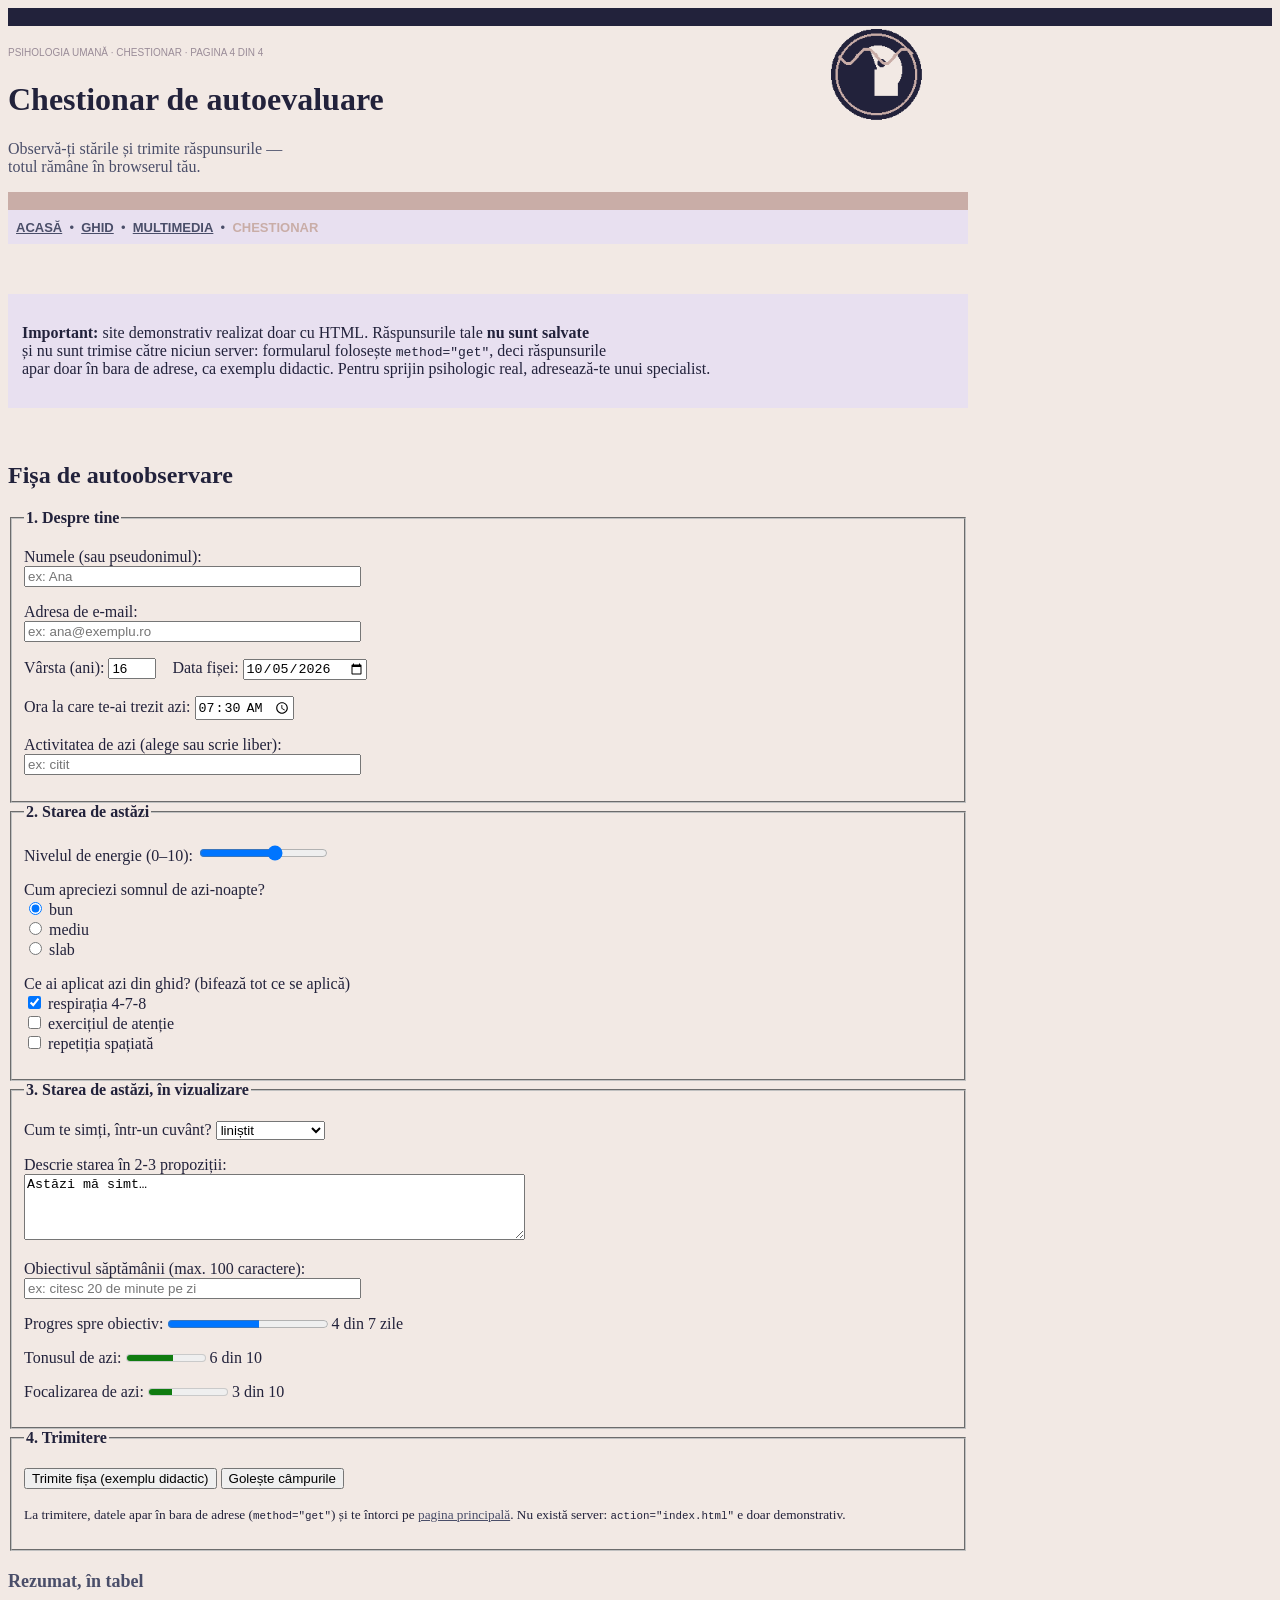
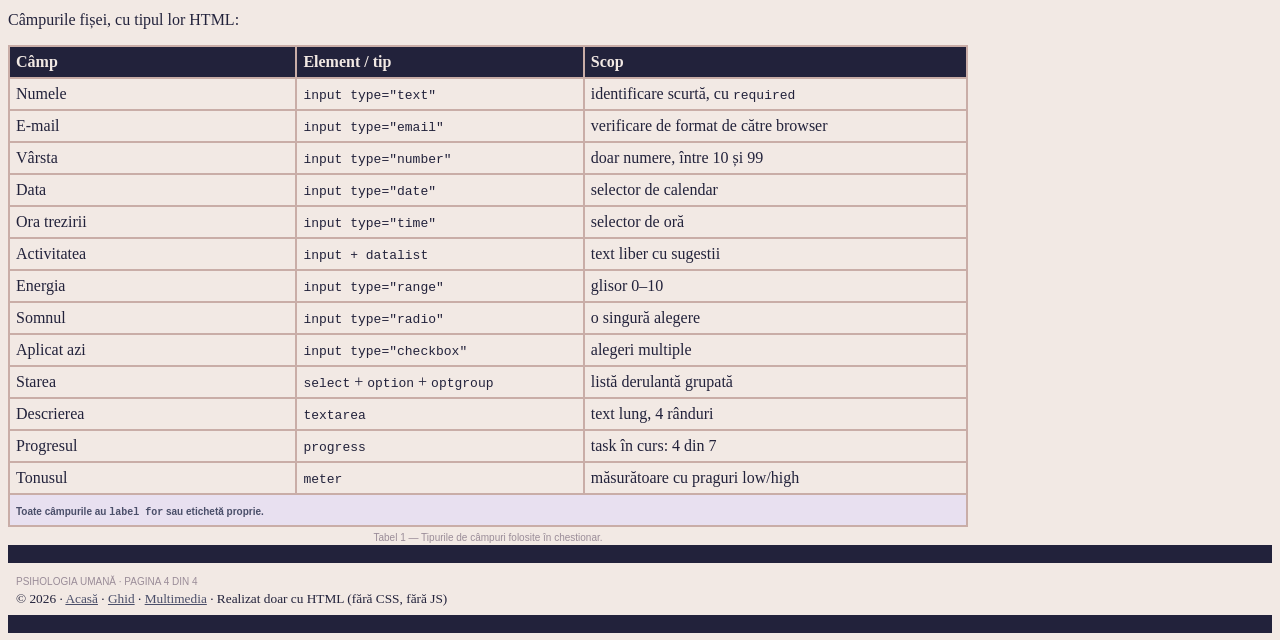
==== formular.html @ d1f29d83 "First commit!" ====
<!DOCTYPE html>
<html lang="ro">
<head>
  <meta charset="UTF-8">
  <meta name="description" content="Chestionar de autoevaluare și contact — Psihologia Umană. Proiect HTML pur, fără CSS și fără JS.">
  <meta name="author" content="Proiect individual — HTML">
  <title>Chestionar și contact — Psihologia Umană</title>
</head>
<body bgcolor="#F2E9E4" text="#22223B" link="#4A4E69" vlink="#9A8C98" alink="#C9ADA7">

<!-- ================= BANDA SUPERIOARĂ ================= -->
<table width="100%" border="0" cellpadding="0" cellspacing="0" bgcolor="#22223B">
  <tr><td height="12">&nbsp;</td></tr>
</table>

<!-- ================= ANTETUL PAGINII ================= -->
<header>
  <table width="960" border="0" cellpadding="0" cellspacing="0">
    <tr valign="top">
      <td>
        <p><font face="Verdana, Arial, sans-serif" size="1" color="#9A8C98">PSIHOLOGIA UMANĂ &middot; CHESTIONAR &middot; PAGINA 4 DIN 4</font></p>
        <h1><font face="Georgia, 'Times New Roman', serif" size="6" color="#22223B">Chestionar de autoevaluare</font></h1>
        <p><font face="Georgia, serif" size="3" color="#4A4E69">Observă-ți stările și trimite răspunsurile &mdash;<br>totul rămâne în browserul tău.</font></p>
      </td>
      <td width="140" align="left">
        <img src="imagini/sigla.png" alt="Sigla site-ului: profil de cap cu undă cerebrală" width="96" height="96" loading="eager">
      </td>
    </tr>
  </table>
  <table width="960" border="0" cellpadding="0" cellspacing="0">
    <tr><td width="180" height="4" bgcolor="#C9ADA7">&nbsp;</td></tr>
  </table>
</header>

<!-- ================= MENIUL COMUN DE NAVIGARE ================= -->
<nav>
  <table width="960" border="0" cellpadding="8" cellspacing="0" bgcolor="#E8E0F0">
    <tr>
      <td align="left">
        <font face="Verdana, Arial, sans-serif" size="2" color="#4A4E69">
          <a href="index.html"><strong>ACASĂ</strong></a> &nbsp;&bull;&nbsp;
          <a href="ghid.html"><strong>GHID</strong></a> &nbsp;&bull;&nbsp;
          <a href="multimedia.html"><strong>MULTIMEDIA</strong></a> &nbsp;&bull;&nbsp;
          <strong><font color="#C9ADA7">CHESTIONAR</font></strong>
        </font>
      </td>
    </tr>
  </table>
</nav>

<!-- ================= CONȚINUTUL PRINCIPAL ================= -->
<main>
<table width="960" border="0" cellpadding="0" cellspacing="0">
<tr><td align="left">

  <p>&nbsp;</p>

  <aside>
    <table width="100%" border="0" cellpadding="14" cellspacing="0" bgcolor="#E8E0F0">
      <tr>
        <td>
          <p align="left">
            <strong>Important:</strong> site demonstrativ realizat doar cu HTML. Răspunsurile tale <strong>nu sunt salvate</strong><br>
            și nu sunt trimise către niciun server: formularul folosește <code>method="get"</code>, deci răspunsurile<br>
            apar doar în bara de adrese, ca exemplu didactic. Pentru sprijin psihologic real, adresează-te unui specialist.
          </p>
        </td>
      </tr>
    </table>
  </aside>

  <p>&nbsp;</p>

  <!-- ===== CHESTIONARUL ===== -->
  <section id="chestionar">
    <h2><font face="Georgia, serif" size="5" color="#22223B">Fișa de autoobservare</font></h2>

    <form action="index.html" method="get">
      <fieldset>
        <legend><font face="Georgia, serif" size="3" color="#22223B"><strong>1. Despre tine</strong></font></legend>
        <p align="left">
          <label for="nume">Numele (sau pseudonimul):</label><br>
          <input type="text" id="nume" name="nume" size="40" maxlength="60" placeholder="ex: Ana" required>
        </p>
        <p align="left">
          <label for="email">Adresa de e-mail:</label><br>
          <input type="email" id="email" name="email" size="40" placeholder="ex: ana@exemplu.ro">
        </p>
        <p align="left">
          <label for="varsta">Vârsta (ani):</label>
          <input type="number" id="varsta" name="varsta" min="10" max="99" step="1" value="16" size="4">
          &nbsp;&nbsp;
          <label for="data">Data fișei:</label>
          <input type="date" id="data" name="data" value="2026-10-05">
        </p>
        <p align="left">
          <label for="oraculcare">Ora la care te-ai trezit azi:</label>
          <input type="time" id="oraculcare" name="oraculcare" value="07:30">
        </p>
        <p align="left">
          <label for="activitate">Activitatea de azi (alege sau scrie liber):</label><br>
          <input type="text" id="activitate" name="activitate" list="lista-activitati" size="40" placeholder="ex: citit">
          <datalist id="lista-activitati">
            <option value="citit"></option>
            <option value="sport"></option>
            <option value="muzică"></option>
            <option value="prieteni"></option>
            <option value="proiecte școlare"></option>
          </datalist>
        </p>
      </fieldset>

      <fieldset>
        <legend><font face="Georgia, serif" size="3" color="#22223B"><strong>2. Starea de astăzi</strong></font></legend>
        <p align="left">
          <label for="energie">Nivelul de energie (0&ndash;10):</label>
          <input type="range" id="energie" name="energie" min="0" max="10" step="1" value="6">
        </p>
        <p align="left">
          Cum apreciezi somnul de azi-noapte?<br>
          <label><input type="radio" name="somn" value="bun" checked> bun</label><br>
          <label><input type="radio" name="somn" value="mediu"> mediu</label><br>
          <label><input type="radio" name="somn" value="slab"> slab</label>
        </p>
        <p align="left">
          Ce ai aplicat azi din ghid? (bifează tot ce se aplică)<br>
          <label><input type="checkbox" name="aplicat" value="respiratie" checked> respirația 4-7-8</label><br>
          <label><input type="checkbox" name="aplicat" value="atentie"> exercițiul de atenție</label><br>
          <label><input type="checkbox" name="aplicat" value="repetitie"> repetiția spațiată</label>
        </p>
      </fieldset>

      <fieldset>
        <legend><font face="Georgia, serif" size="3" color="#22223B"><strong>3. Starea de astăzi, în vizualizare</strong></font></legend>
        <p align="left">
          <label for="umfl">Cum te simți, într-un cuvânt?</label>
          <select id="umfl" name="umfl">
            <optgroup label="Pozitiv">
              <option value="linistit" selected>liniștit</option>
              <option value="curios">curios</option>
              <option value="entuziasmat">entuziasmat</option>
            </optgroup>
            <optgroup label="Neutru">  
              <option value="obosit">obosit</option>
              <option value="ganditor">gânditor</option>
            </optgroup>
            <option value="agitat">agitat</option>
          </select>
        </p>
        <p align="left">
          <label for="descriere">Descrie starea în 2-3 propoziții:</label><br>
          <textarea id="descriere" name="descriere" rows="4" cols="60" placeholder="Astăzi mă simt...">Astăzi mă simt…</textarea>
        </p>
        <p align="left">
          <label for="obs">Obiectivul săptămânii (max. 100 caractere):</label><br>
          <input type="text" id="obs" name="obs" maxlength="100" size="40" placeholder="ex: citesc 20 de minute pe zi">
        </p>
        <p align="left">
          <label for="progres">Progres spre obiectiv:</label>
          <progress id="progres" value="4" max="7"> 4 din 7 zile</progress> 4 din 7 zile
        </p>
        <p align="left">
          <label for="tonus">Tonusul de azi:</label>
          <meter id="tonus" value="6" min="0" max="10" low="3" high="8" optimum="7">6 din 10</meter> 6 din 10
        </p>
        <p align="left">
          <label for="focus">Focalizarea de azi:</label>
          <meter id="focus" value="3" min="0" max="10" low="3" high="8" optimum="7">3 din 10</meter> 3 din 10
        </p>
      </fieldset>

      <fieldset>
        <legend><font face="Georgia, serif" size="3" color="#22223B"><strong>4. Trimitere</strong></font></legend>
        <p align="left">
          <button type="submit">Trimite fișa (exemplu didactic)</button>
          <button type="reset">Golește câmpurile</button>
        </p>
        <p align="left">
          <small>La trimitere, datele apar în bara de adrese (<code>method="get"</code>) și te întorci pe
          <a href="index.html">pagina principală</a>. Nu există server: <code>action="index.html"</code> e doar demonstrativ.</small>
        </p>
      </fieldset>
    </form>

    <h3><font face="Georgia, serif" size="4" color="#4A4E69">Rezumat, în tabel</font></h3>
    <p align="left">Câmpurile fișei, cu tipul lor HTML:</p>
    <table border="1" cellpadding="6" cellspacing="0" width="100%" bordercolor="#C9ADA7">
      <caption align="bottom"><font face="Verdana, Arial, sans-serif" size="1" color="#9A8C98">Tabel 1 — Tipurile de câmpuri folosite în chestionar.</font></caption>
      <colgroup>
        <col width="30%">
        <col width="30%">
        <col width="40%">
      </colgroup>
      <thead>
        <tr bgcolor="#22223B">
          <th align="left"><font face="Georgia, serif" color="#F2E9E4">Câmp</font></th>
          <th align="left"><font face="Georgia, serif" color="#F2E9E4">Element / tip</font></th>
          <th align="left"><font face="Georgia, serif" color="#F2E9E4">Scop</font></th>
        </tr>
      </thead>
      <tbody>
        <tr><td>Numele</td><td><code>input type="text"</code></td><td>identificare scurtă, cu <code>required</code></td></tr>
        <tr><td>E-mail</td><td><code>input type="email"</code></td><td>verificare de format de către browser</td></tr>
        <tr><td>Vârsta</td><td><code>input type="number"</code></td><td>doar numere, între 10 și 99</td></tr>
        <tr><td>Data</td><td><code>input type="date"</code></td><td>selector de calendar</td></tr>
        <tr><td>Ora trezirii</td><td><code>input type="time"</code></td><td>selector de oră</td></tr>
        <tr><td>Activitatea</td><td><code>input + datalist</code></td><td>text liber cu sugestii</td></tr>
        <tr><td>Energia</td><td><code>input type="range"</code></td><td>glisor 0–10</td></tr>
        <tr><td>Somnul</td><td><code>input type="radio"</code></td><td>o singură alegere</td></tr>
        <tr><td>Aplicat azi</td><td><code>input type="checkbox"</code></td><td>alegeri multiple</td></tr>
        <tr><td>Starea</td><td><code>select</code> + <code>option</code> + <code>optgroup</code></td><td>listă derulantă grupată</td></tr>
        <tr><td>Descrierea</td><td><code>textarea</code></td><td>text lung, 4 rânduri</td></tr>
        <tr><td>Progresul</td><td><code>progress</code></td><td>task în curs: 4 din 7</td></tr>
        <tr><td>Tonusul</td><td><code>meter</code></td><td>măsurătoare cu praguri low/high</td></tr>
        <tr><th colspan="3" bgcolor="#E8E0F0" align="left"><font face="Verdana, Arial, sans-serif" size="1" color="#4A4E69">Toate câmpurile au <code>label for</code> sau etichetă proprie.</font></th></tr>
      </tbody>
    </table>
  </section>

</td></tr>
</table>
</main>

<!-- ================= SUBSOLUL ================= -->
<footer>
  <table width="100%" border="0" cellpadding="0" cellspacing="0" bgcolor="#22223B">
    <tr><td height="8">&nbsp;</td></tr>
  </table>
  <table width="960" border="0" cellpadding="8" cellspacing="0">
    <tr>
      <td>
        <font face="Verdana, Arial, sans-serif" size="1" color="#9A8C98">PSIHOLOGIA UMANĂ &middot; PAGINA 4 DIN 4</font><br>
        <small>&copy; 2026 &middot; <a href="index.html">Acasă</a> &middot; <a href="ghid.html">Ghid</a> &middot; <a href="multimedia.html">Multimedia</a> &middot; Realizat doar cu HTML (fără CSS, fără JS)</small>
      </td>
    </tr>
  </table>
  <table width="100%" border="0" cellpadding="0" cellspacing="0" bgcolor="#22223B">
    <tr><td height="8">&nbsp;</td></tr>
  </table>
</footer>

</body>
</html>
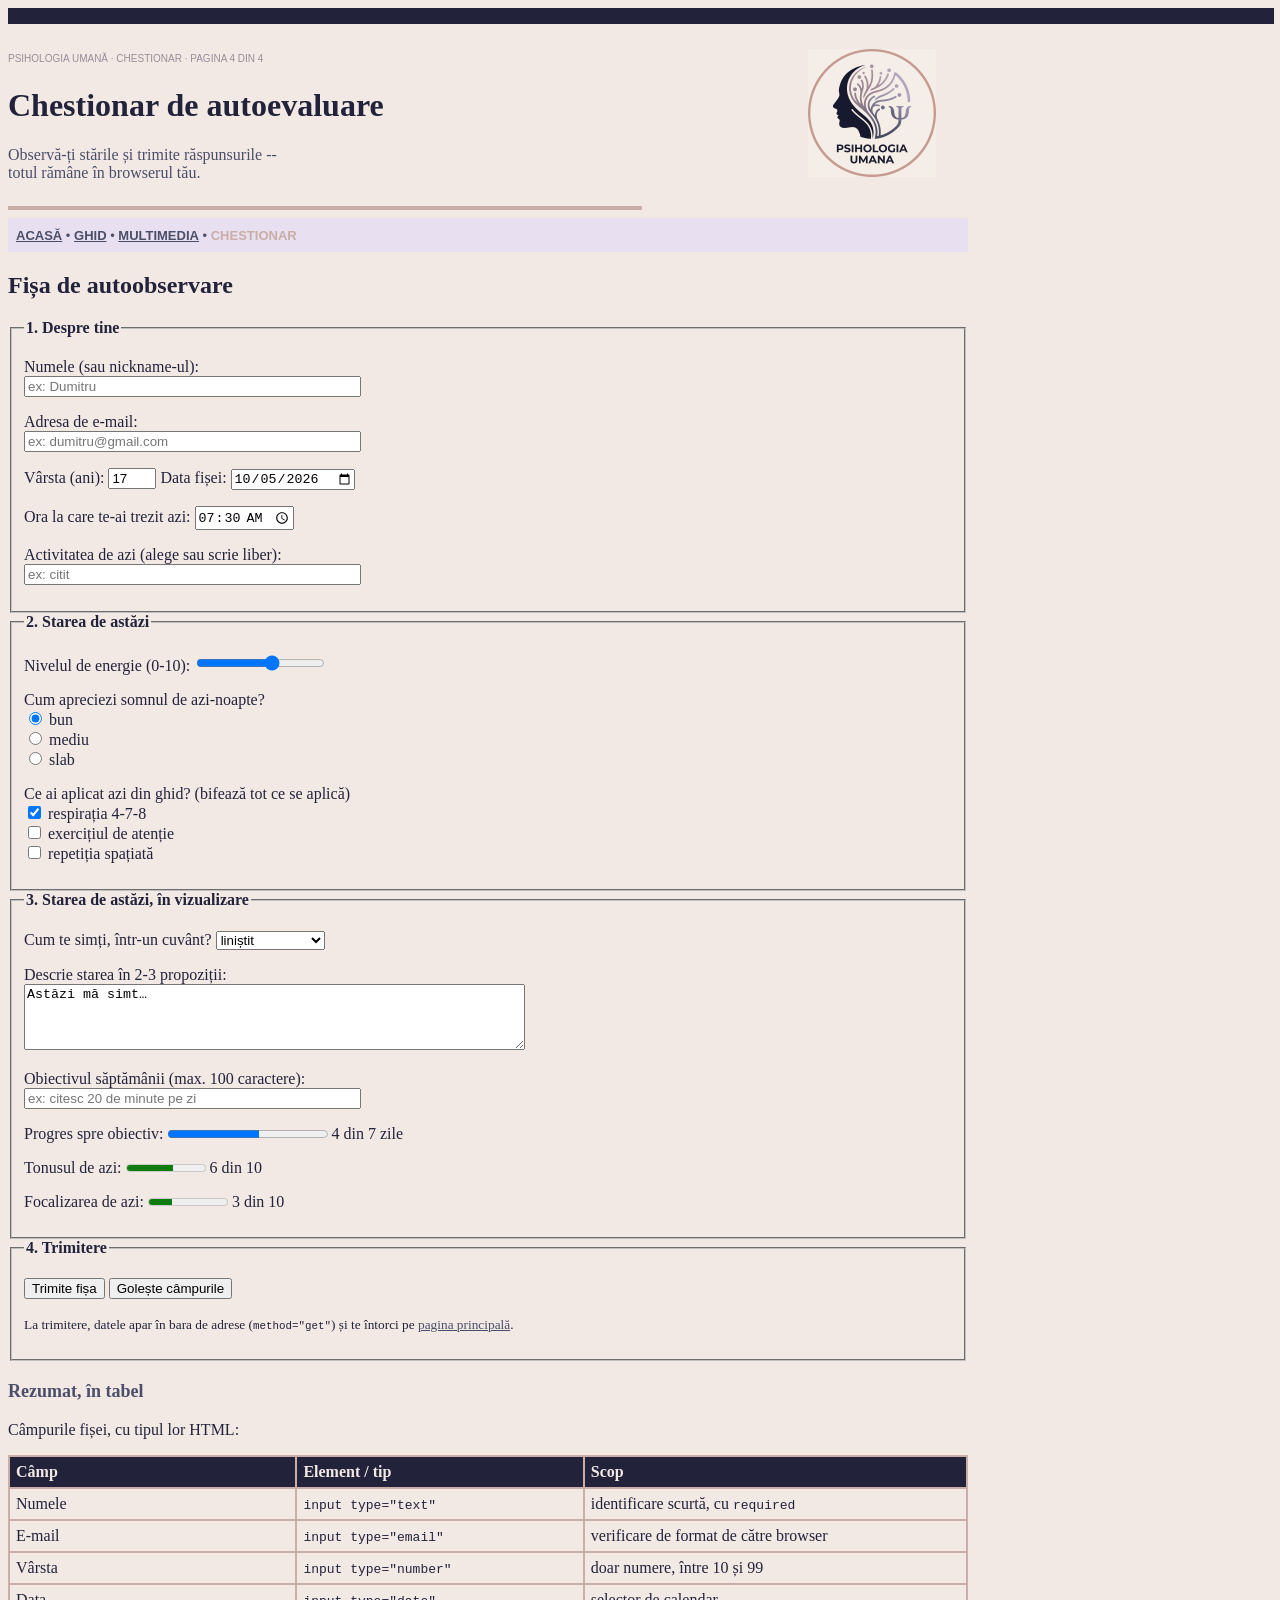
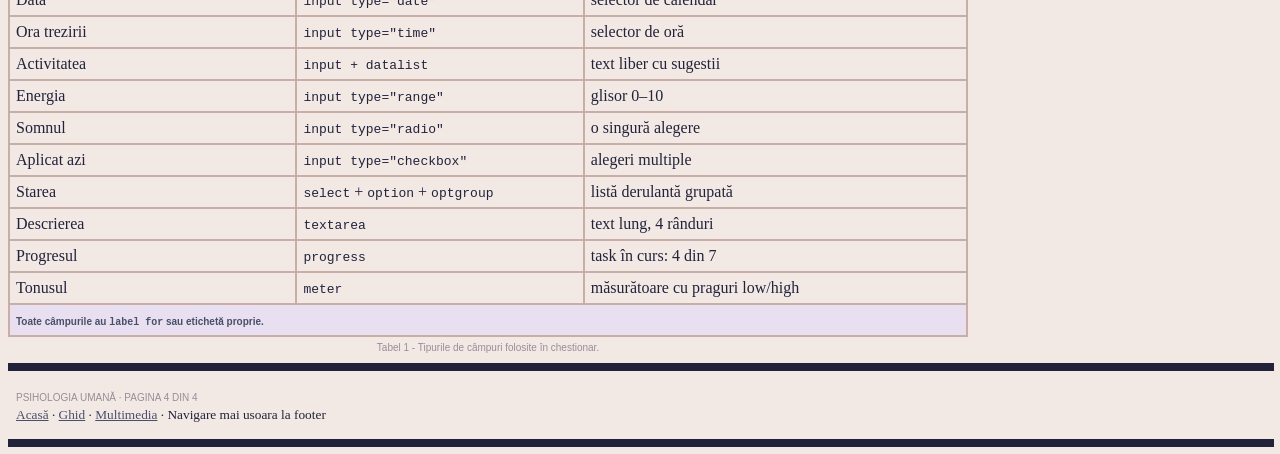
==== commit 438d5570: "Final Studiu" ====
--- a/formular.html
+++ b/formular.html
@@ -2,34 +2,28 @@
 <html lang="ro">
 <head>
   <meta charset="UTF-8">
-  <meta name="description" content="Chestionar de autoevaluare și contact — Psihologia Umană. Proiect HTML pur, fără CSS și fără JS.">
-  <meta name="author" content="Proiect individual — HTML">
-  <title>Chestionar și contact — Psihologia Umană</title>
+  <title>Chestionar și contact - Psihologia Umană</title>
 </head>
 <body bgcolor="#F2E9E4" text="#22223B" link="#4A4E69" vlink="#9A8C98" alink="#C9ADA7">
 
 <!-- ================= BANDA SUPERIOARĂ ================= -->
-<table width="100%" border="0" cellpadding="0" cellspacing="0" bgcolor="#22223B">
-  <tr><td height="12">&nbsp;</td></tr>
-</table>
+<hr color="#22223B" size="16" width="100%">
 
 <!-- ================= ANTETUL PAGINII ================= -->
 <header>
   <table width="960" border="0" cellpadding="0" cellspacing="0">
-    <tr valign="top">
+    <tr>
       <td>
         <p><font face="Verdana, Arial, sans-serif" size="1" color="#9A8C98">PSIHOLOGIA UMANĂ &middot; CHESTIONAR &middot; PAGINA 4 DIN 4</font></p>
         <h1><font face="Georgia, 'Times New Roman', serif" size="6" color="#22223B">Chestionar de autoevaluare</font></h1>
-        <p><font face="Georgia, serif" size="3" color="#4A4E69">Observă-ți stările și trimite răspunsurile &mdash;<br>totul rămâne în browserul tău.</font></p>
-      </td>
-      <td width="140" align="left">
-        <img src="imagini/sigla.png" alt="Sigla site-ului: profil de cap cu undă cerebrală" width="96" height="96" loading="eager">
+        <p><font face="Georgia, serif" size="3" color="#4A4E69">Observă-ți stările și trimite răspunsurile --<br>totul rămâne în browserul tău.</font></p>
+      </td>
+      <td width="160" align="left">
+        <img src="imagini/sigla.jpg" alt="Sigla site-ului" width="128" height="128" loading="eager">
       </td>
     </tr>
   </table>
-  <table width="960" border="0" cellpadding="0" cellspacing="0">
-    <tr><td width="180" height="4" bgcolor="#C9ADA7">&nbsp;</td></tr>
-  </table>
+  <hr color="#C9ADA7" size="4" width="50%" align="left">
 </header>
 
 <!-- ================= MENIUL COMUN DE NAVIGARE ================= -->
@@ -38,9 +32,9 @@
     <tr>
       <td align="left">
         <font face="Verdana, Arial, sans-serif" size="2" color="#4A4E69">
-          <a href="index.html"><strong>ACASĂ</strong></a> &nbsp;&bull;&nbsp;
-          <a href="ghid.html"><strong>GHID</strong></a> &nbsp;&bull;&nbsp;
-          <a href="multimedia.html"><strong>MULTIMEDIA</strong></a> &nbsp;&bull;&nbsp;
+          <a href="index.html"><strong>ACASĂ</strong></a> &bull;
+          <a href="ghid.html"><strong>GHID</strong></a> &bull;
+          <a href="multimedia.html"><strong>MULTIMEDIA</strong></a> &bull;
           <strong><font color="#C9ADA7">CHESTIONAR</font></strong>
         </font>
       </td>
@@ -53,24 +47,6 @@
 <table width="960" border="0" cellpadding="0" cellspacing="0">
 <tr><td align="left">
 
-  <p>&nbsp;</p>
-
-  <aside>
-    <table width="100%" border="0" cellpadding="14" cellspacing="0" bgcolor="#E8E0F0">
-      <tr>
-        <td>
-          <p align="left">
-            <strong>Important:</strong> site demonstrativ realizat doar cu HTML. Răspunsurile tale <strong>nu sunt salvate</strong><br>
-            și nu sunt trimise către niciun server: formularul folosește <code>method="get"</code>, deci răspunsurile<br>
-            apar doar în bara de adrese, ca exemplu didactic. Pentru sprijin psihologic real, adresează-te unui specialist.
-          </p>
-        </td>
-      </tr>
-    </table>
-  </aside>
-
-  <p>&nbsp;</p>
-
   <!-- ===== CHESTIONARUL ===== -->
   <section id="chestionar">
     <h2><font face="Georgia, serif" size="5" color="#22223B">Fișa de autoobservare</font></h2>
@@ -79,17 +55,17 @@
       <fieldset>
         <legend><font face="Georgia, serif" size="3" color="#22223B"><strong>1. Despre tine</strong></font></legend>
         <p align="left">
-          <label for="nume">Numele (sau pseudonimul):</label><br>
-          <input type="text" id="nume" name="nume" size="40" maxlength="60" placeholder="ex: Ana" required>
+          <label for="nume">Numele (sau nickname-ul):</label><br>
+          <input type="text" id="nume" name="nume" size="40" maxlength="60" placeholder="ex: Dumitru" required>
         </p>
         <p align="left">
           <label for="email">Adresa de e-mail:</label><br>
-          <input type="email" id="email" name="email" size="40" placeholder="ex: ana@exemplu.ro">
+          <input type="email" id="email" name="email" size="40" placeholder="ex: dumitru@gmail.com">
         </p>
         <p align="left">
           <label for="varsta">Vârsta (ani):</label>
-          <input type="number" id="varsta" name="varsta" min="10" max="99" step="1" value="16" size="4">
-          &nbsp;&nbsp;
+          <input type="number" id="varsta" name="varsta" min="10" max="99" step="1" value="17" size="4">
+          
           <label for="data">Data fișei:</label>
           <input type="date" id="data" name="data" value="2026-10-05">
         </p>
@@ -113,7 +89,7 @@
       <fieldset>
         <legend><font face="Georgia, serif" size="3" color="#22223B"><strong>2. Starea de astăzi</strong></font></legend>
         <p align="left">
-          <label for="energie">Nivelul de energie (0&ndash;10):</label>
+          <label for="energie">Nivelul de energie (0-10):</label>
           <input type="range" id="energie" name="energie" min="0" max="10" step="1" value="6">
         </p>
         <p align="left">
@@ -172,12 +148,12 @@
       <fieldset>
         <legend><font face="Georgia, serif" size="3" color="#22223B"><strong>4. Trimitere</strong></font></legend>
         <p align="left">
-          <button type="submit">Trimite fișa (exemplu didactic)</button>
+          <button type="submit">Trimite fișa</button>
           <button type="reset">Golește câmpurile</button>
         </p>
         <p align="left">
           <small>La trimitere, datele apar în bara de adrese (<code>method="get"</code>) și te întorci pe
-          <a href="index.html">pagina principală</a>. Nu există server: <code>action="index.html"</code> e doar demonstrativ.</small>
+          <a href="index.html">pagina principală</a>.</small>
         </p>
       </fieldset>
     </form>
@@ -185,7 +161,7 @@
     <h3><font face="Georgia, serif" size="4" color="#4A4E69">Rezumat, în tabel</font></h3>
     <p align="left">Câmpurile fișei, cu tipul lor HTML:</p>
     <table border="1" cellpadding="6" cellspacing="0" width="100%" bordercolor="#C9ADA7">
-      <caption align="bottom"><font face="Verdana, Arial, sans-serif" size="1" color="#9A8C98">Tabel 1 — Tipurile de câmpuri folosite în chestionar.</font></caption>
+      <caption align="bottom"><font face="Verdana, Arial, sans-serif" size="1" color="#9A8C98">Tabel 1 - Tipurile de câmpuri folosite în chestionar.</font></caption>
       <colgroup>
         <col width="30%">
         <col width="30%">
@@ -223,20 +199,16 @@
 
 <!-- ================= SUBSOLUL ================= -->
 <footer>
-  <table width="100%" border="0" cellpadding="0" cellspacing="0" bgcolor="#22223B">
-    <tr><td height="8">&nbsp;</td></tr>
-  </table>
+  <hr color="#22223B" size="8" width="100%" align="left">
   <table width="960" border="0" cellpadding="8" cellspacing="0">
     <tr>
       <td>
         <font face="Verdana, Arial, sans-serif" size="1" color="#9A8C98">PSIHOLOGIA UMANĂ &middot; PAGINA 4 DIN 4</font><br>
-        <small>&copy; 2026 &middot; <a href="index.html">Acasă</a> &middot; <a href="ghid.html">Ghid</a> &middot; <a href="multimedia.html">Multimedia</a> &middot; Realizat doar cu HTML (fără CSS, fără JS)</small>
+        <small><a href="index.html">Acasă</a> &middot; <a href="ghid.html">Ghid</a> &middot; <a href="multimedia.html">Multimedia</a> &middot; Navigare mai usoara la footer</small>
       </td>
     </tr>
   </table>
-  <table width="100%" border="0" cellpadding="0" cellspacing="0" bgcolor="#22223B">
-    <tr><td height="8">&nbsp;</td></tr>
-  </table>
+  <hr color="#22223B" size="8" width="100%" align="left">
 </footer>
 
 </body>
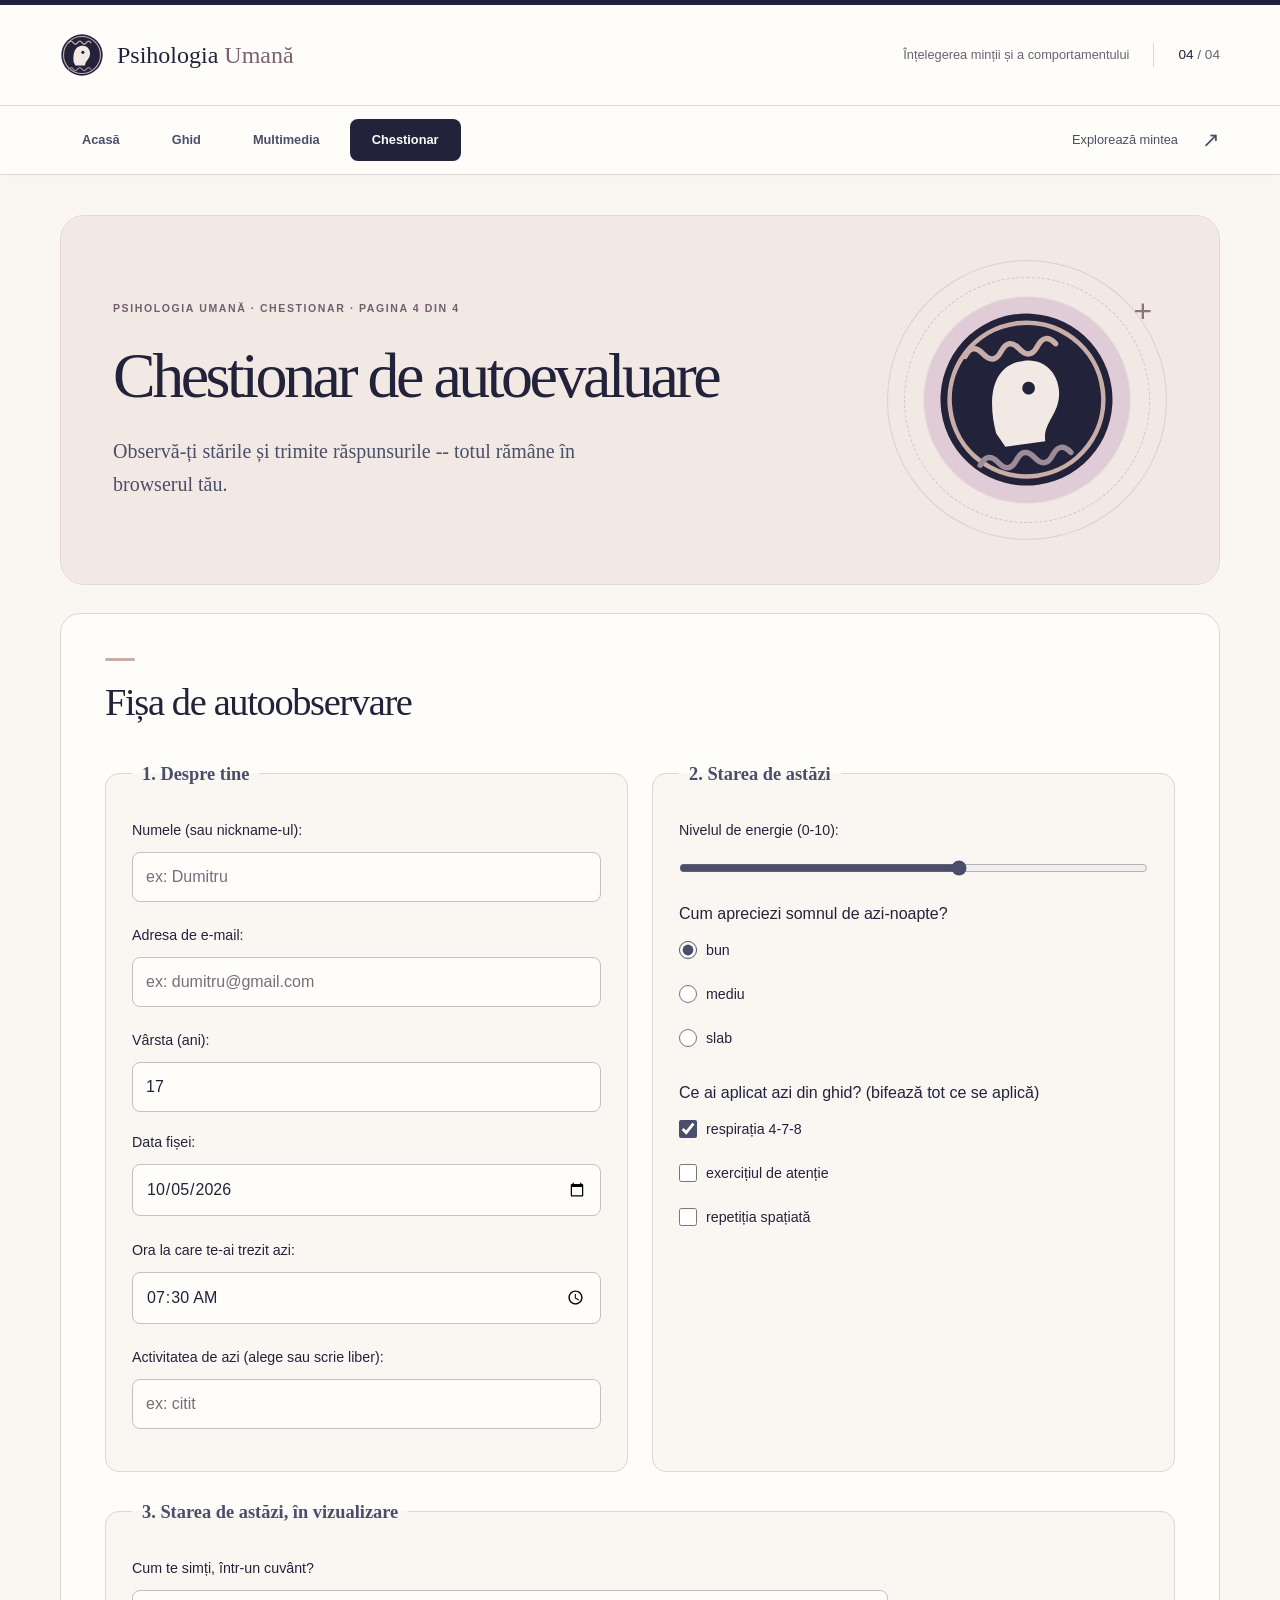
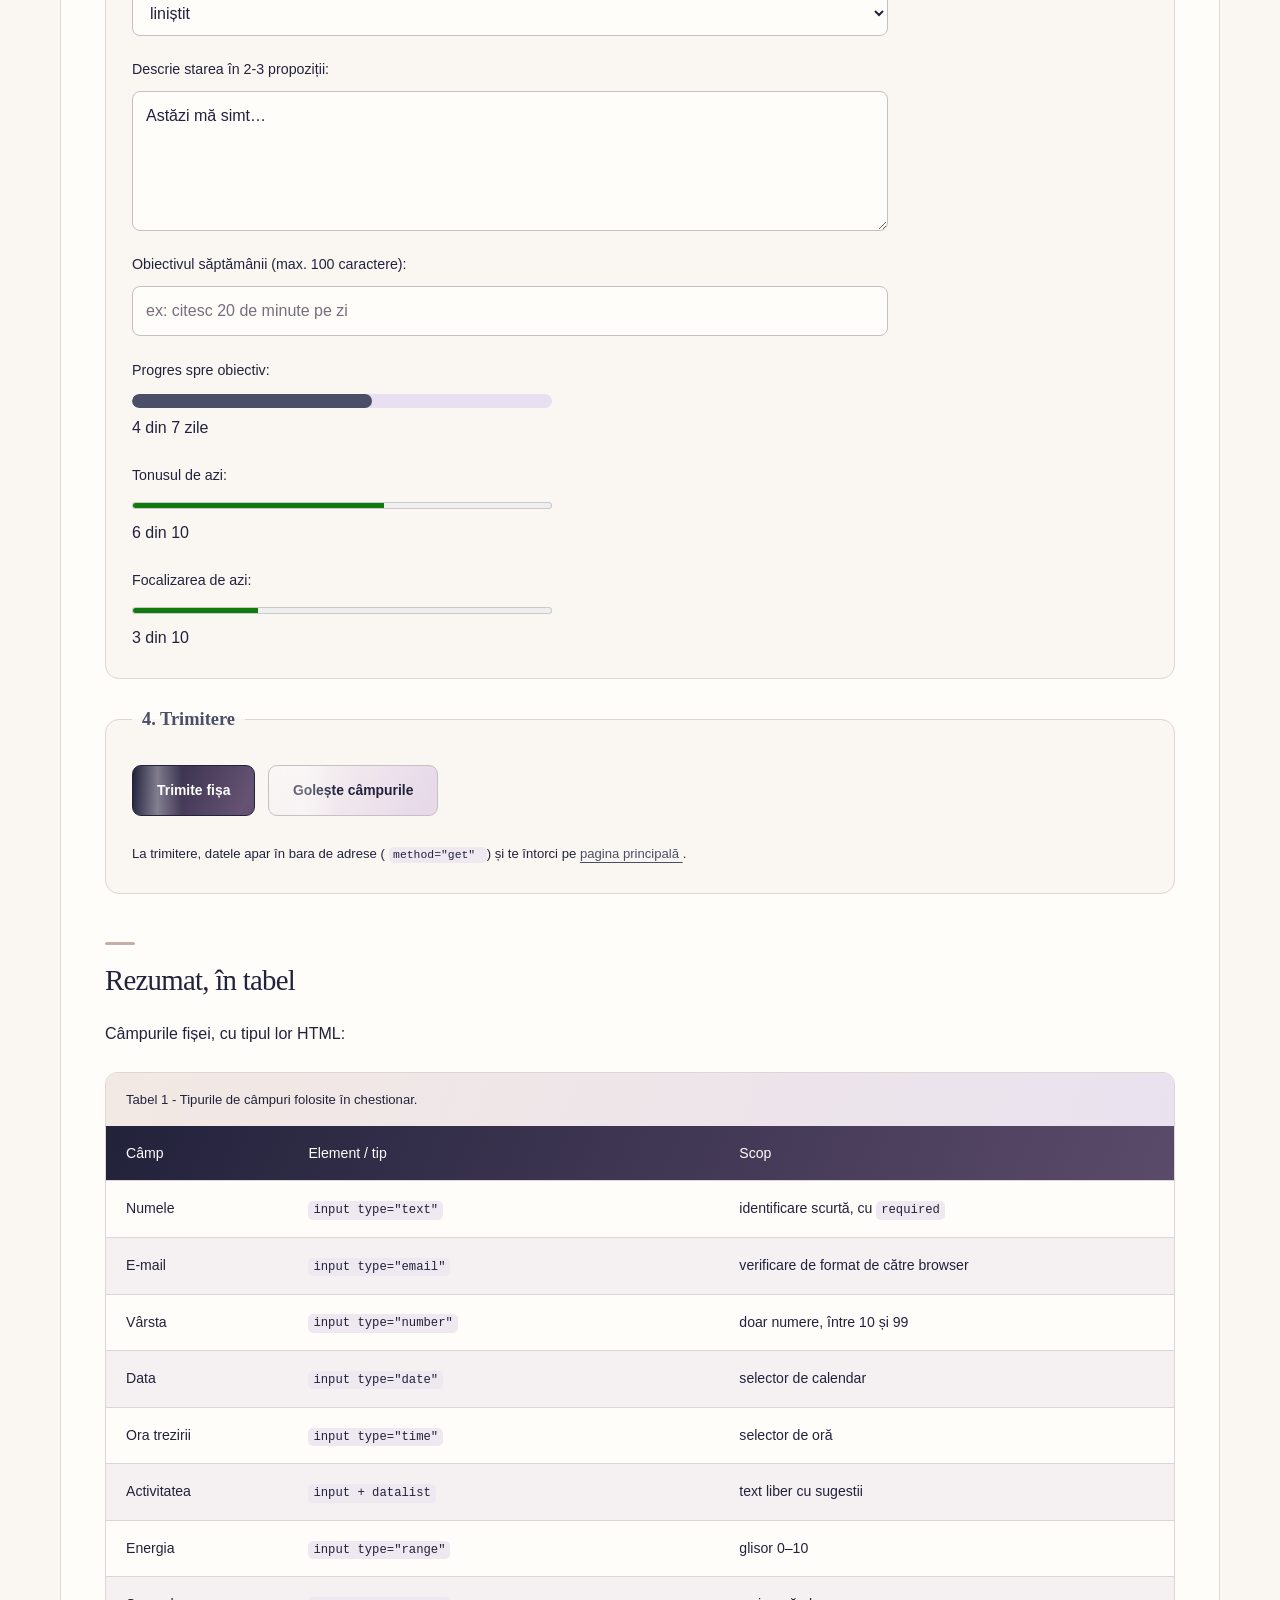
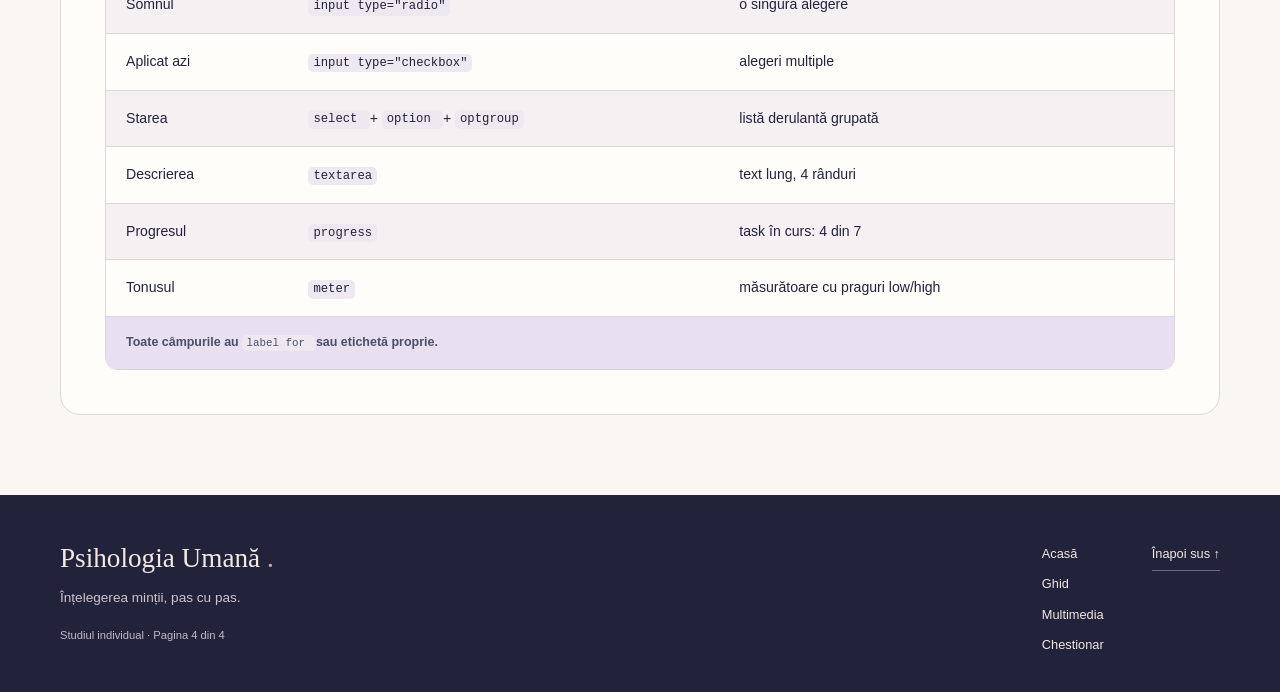
==== commit ccf1cfca: "Studiul 2 (part 1)" ====
--- a/formular.html
+++ b/formular.html
@@ -1,215 +1,560 @@
 <!DOCTYPE html>
 <html lang="ro">
-<head>
-  <meta charset="UTF-8">
-  <title>Chestionar și contact - Psihologia Umană</title>
-</head>
-<body bgcolor="#F2E9E4" text="#22223B" link="#4A4E69" vlink="#9A8C98" alink="#C9ADA7">
-
-<!-- ================= BANDA SUPERIOARĂ ================= -->
-<hr color="#22223B" size="16" width="100%">
-
-<!-- ================= ANTETUL PAGINII ================= -->
-<header>
-  <table width="960" border="0" cellpadding="0" cellspacing="0">
-    <tr>
-      <td>
-        <p><font face="Verdana, Arial, sans-serif" size="1" color="#9A8C98">PSIHOLOGIA UMANĂ &middot; CHESTIONAR &middot; PAGINA 4 DIN 4</font></p>
-        <h1><font face="Georgia, 'Times New Roman', serif" size="6" color="#22223B">Chestionar de autoevaluare</font></h1>
-        <p><font face="Georgia, serif" size="3" color="#4A4E69">Observă-ți stările și trimite răspunsurile --<br>totul rămâne în browserul tău.</font></p>
-      </td>
-      <td width="160" align="left">
-        <img src="imagini/sigla.jpg" alt="Sigla site-ului" width="128" height="128" loading="eager">
-      </td>
-    </tr>
-  </table>
-  <hr color="#C9ADA7" size="4" width="50%" align="left">
-</header>
-
-<!-- ================= MENIUL COMUN DE NAVIGARE ================= -->
-<nav>
-  <table width="960" border="0" cellpadding="8" cellspacing="0" bgcolor="#E8E0F0">
-    <tr>
-      <td align="left">
-        <font face="Verdana, Arial, sans-serif" size="2" color="#4A4E69">
-          <a href="index.html"><strong>ACASĂ</strong></a> &bull;
-          <a href="ghid.html"><strong>GHID</strong></a> &bull;
-          <a href="multimedia.html"><strong>MULTIMEDIA</strong></a> &bull;
-          <strong><font color="#C9ADA7">CHESTIONAR</font></strong>
-        </font>
-      </td>
-    </tr>
-  </table>
-</nav>
-
-<!-- ================= CONȚINUTUL PRINCIPAL ================= -->
-<main>
-<table width="960" border="0" cellpadding="0" cellspacing="0">
-<tr><td align="left">
-
-  <!-- ===== CHESTIONARUL ===== -->
-  <section id="chestionar">
-    <h2><font face="Georgia, serif" size="5" color="#22223B">Fișa de autoobservare</font></h2>
-
-    <form action="index.html" method="get">
-      <fieldset>
-        <legend><font face="Georgia, serif" size="3" color="#22223B"><strong>1. Despre tine</strong></font></legend>
-        <p align="left">
-          <label for="nume">Numele (sau nickname-ul):</label><br>
-          <input type="text" id="nume" name="nume" size="40" maxlength="60" placeholder="ex: Dumitru" required>
-        </p>
-        <p align="left">
-          <label for="email">Adresa de e-mail:</label><br>
-          <input type="email" id="email" name="email" size="40" placeholder="ex: dumitru@gmail.com">
-        </p>
-        <p align="left">
-          <label for="varsta">Vârsta (ani):</label>
-          <input type="number" id="varsta" name="varsta" min="10" max="99" step="1" value="17" size="4">
-          
-          <label for="data">Data fișei:</label>
-          <input type="date" id="data" name="data" value="2026-10-05">
-        </p>
-        <p align="left">
-          <label for="oraculcare">Ora la care te-ai trezit azi:</label>
-          <input type="time" id="oraculcare" name="oraculcare" value="07:30">
-        </p>
-        <p align="left">
-          <label for="activitate">Activitatea de azi (alege sau scrie liber):</label><br>
-          <input type="text" id="activitate" name="activitate" list="lista-activitati" size="40" placeholder="ex: citit">
-          <datalist id="lista-activitati">
-            <option value="citit"></option>
-            <option value="sport"></option>
-            <option value="muzică"></option>
-            <option value="prieteni"></option>
-            <option value="proiecte școlare"></option>
-          </datalist>
-        </p>
-      </fieldset>
-
-      <fieldset>
-        <legend><font face="Georgia, serif" size="3" color="#22223B"><strong>2. Starea de astăzi</strong></font></legend>
-        <p align="left">
-          <label for="energie">Nivelul de energie (0-10):</label>
-          <input type="range" id="energie" name="energie" min="0" max="10" step="1" value="6">
-        </p>
-        <p align="left">
-          Cum apreciezi somnul de azi-noapte?<br>
-          <label><input type="radio" name="somn" value="bun" checked> bun</label><br>
-          <label><input type="radio" name="somn" value="mediu"> mediu</label><br>
-          <label><input type="radio" name="somn" value="slab"> slab</label>
-        </p>
-        <p align="left">
-          Ce ai aplicat azi din ghid? (bifează tot ce se aplică)<br>
-          <label><input type="checkbox" name="aplicat" value="respiratie" checked> respirația 4-7-8</label><br>
-          <label><input type="checkbox" name="aplicat" value="atentie"> exercițiul de atenție</label><br>
-          <label><input type="checkbox" name="aplicat" value="repetitie"> repetiția spațiată</label>
-        </p>
-      </fieldset>
-
-      <fieldset>
-        <legend><font face="Georgia, serif" size="3" color="#22223B"><strong>3. Starea de astăzi, în vizualizare</strong></font></legend>
-        <p align="left">
-          <label for="umfl">Cum te simți, într-un cuvânt?</label>
-          <select id="umfl" name="umfl">
-            <optgroup label="Pozitiv">
-              <option value="linistit" selected>liniștit</option>
-              <option value="curios">curios</option>
-              <option value="entuziasmat">entuziasmat</option>
-            </optgroup>
-            <optgroup label="Neutru">  
-              <option value="obosit">obosit</option>
-              <option value="ganditor">gânditor</option>
-            </optgroup>
-            <option value="agitat">agitat</option>
-          </select>
-        </p>
-        <p align="left">
-          <label for="descriere">Descrie starea în 2-3 propoziții:</label><br>
-          <textarea id="descriere" name="descriere" rows="4" cols="60" placeholder="Astăzi mă simt...">Astăzi mă simt…</textarea>
-        </p>
-        <p align="left">
-          <label for="obs">Obiectivul săptămânii (max. 100 caractere):</label><br>
-          <input type="text" id="obs" name="obs" maxlength="100" size="40" placeholder="ex: citesc 20 de minute pe zi">
-        </p>
-        <p align="left">
-          <label for="progres">Progres spre obiectiv:</label>
-          <progress id="progres" value="4" max="7"> 4 din 7 zile</progress> 4 din 7 zile
-        </p>
-        <p align="left">
-          <label for="tonus">Tonusul de azi:</label>
-          <meter id="tonus" value="6" min="0" max="10" low="3" high="8" optimum="7">6 din 10</meter> 6 din 10
-        </p>
-        <p align="left">
-          <label for="focus">Focalizarea de azi:</label>
-          <meter id="focus" value="3" min="0" max="10" low="3" high="8" optimum="7">3 din 10</meter> 3 din 10
-        </p>
-      </fieldset>
-
-      <fieldset>
-        <legend><font face="Georgia, serif" size="3" color="#22223B"><strong>4. Trimitere</strong></font></legend>
-        <p align="left">
-          <button type="submit">Trimite fișa</button>
-          <button type="reset">Golește câmpurile</button>
-        </p>
-        <p align="left">
-          <small>La trimitere, datele apar în bara de adrese (<code>method="get"</code>) și te întorci pe
-          <a href="index.html">pagina principală</a>.</small>
-        </p>
-      </fieldset>
-    </form>
-
-    <h3><font face="Georgia, serif" size="4" color="#4A4E69">Rezumat, în tabel</font></h3>
-    <p align="left">Câmpurile fișei, cu tipul lor HTML:</p>
-    <table border="1" cellpadding="6" cellspacing="0" width="100%" bordercolor="#C9ADA7">
-      <caption align="bottom"><font face="Verdana, Arial, sans-serif" size="1" color="#9A8C98">Tabel 1 - Tipurile de câmpuri folosite în chestionar.</font></caption>
-      <colgroup>
-        <col width="30%">
-        <col width="30%">
-        <col width="40%">
-      </colgroup>
-      <thead>
-        <tr bgcolor="#22223B">
-          <th align="left"><font face="Georgia, serif" color="#F2E9E4">Câmp</font></th>
-          <th align="left"><font face="Georgia, serif" color="#F2E9E4">Element / tip</font></th>
-          <th align="left"><font face="Georgia, serif" color="#F2E9E4">Scop</font></th>
-        </tr>
-      </thead>
-      <tbody>
-        <tr><td>Numele</td><td><code>input type="text"</code></td><td>identificare scurtă, cu <code>required</code></td></tr>
-        <tr><td>E-mail</td><td><code>input type="email"</code></td><td>verificare de format de către browser</td></tr>
-        <tr><td>Vârsta</td><td><code>input type="number"</code></td><td>doar numere, între 10 și 99</td></tr>
-        <tr><td>Data</td><td><code>input type="date"</code></td><td>selector de calendar</td></tr>
-        <tr><td>Ora trezirii</td><td><code>input type="time"</code></td><td>selector de oră</td></tr>
-        <tr><td>Activitatea</td><td><code>input + datalist</code></td><td>text liber cu sugestii</td></tr>
-        <tr><td>Energia</td><td><code>input type="range"</code></td><td>glisor 0–10</td></tr>
-        <tr><td>Somnul</td><td><code>input type="radio"</code></td><td>o singură alegere</td></tr>
-        <tr><td>Aplicat azi</td><td><code>input type="checkbox"</code></td><td>alegeri multiple</td></tr>
-        <tr><td>Starea</td><td><code>select</code> + <code>option</code> + <code>optgroup</code></td><td>listă derulantă grupată</td></tr>
-        <tr><td>Descrierea</td><td><code>textarea</code></td><td>text lung, 4 rânduri</td></tr>
-        <tr><td>Progresul</td><td><code>progress</code></td><td>task în curs: 4 din 7</td></tr>
-        <tr><td>Tonusul</td><td><code>meter</code></td><td>măsurătoare cu praguri low/high</td></tr>
-        <tr><th colspan="3" bgcolor="#E8E0F0" align="left"><font face="Verdana, Arial, sans-serif" size="1" color="#4A4E69">Toate câmpurile au <code>label for</code> sau etichetă proprie.</font></th></tr>
-      </tbody>
-    </table>
-  </section>
-
-</td></tr>
-</table>
-</main>
-
-<!-- ================= SUBSOLUL ================= -->
-<footer>
-  <hr color="#22223B" size="8" width="100%" align="left">
-  <table width="960" border="0" cellpadding="8" cellspacing="0">
-    <tr>
-      <td>
-        <font face="Verdana, Arial, sans-serif" size="1" color="#9A8C98">PSIHOLOGIA UMANĂ &middot; PAGINA 4 DIN 4</font><br>
-        <small><a href="index.html">Acasă</a> &middot; <a href="ghid.html">Ghid</a> &middot; <a href="multimedia.html">Multimedia</a> &middot; Navigare mai usoara la footer</small>
-      </td>
-    </tr>
-  </table>
-  <hr color="#22223B" size="8" width="100%" align="left">
-</footer>
-
-</body>
+  <head>
+    <meta charset="utf-8"/>
+    <title>
+      Chestionar și contact - Psihologia Umană
+    </title>
+    <meta content="width=device-width, initial-scale=1" name="viewport"/>
+    <meta content="#22223b" name="theme-color"/>
+    <link href="imagini/sigla.svg" rel="icon" type="image/svg+xml"/>
+    <link href="style.css" rel="stylesheet"/>
+  </head>
+  <body class="page-formular" id="sus">
+    <a class="skip-link" href="#continut">
+      Sari la conținut
+    </a>
+    <!--  banda superioara  -->
+    <!--  antetul paginii  -->
+    <header class="site-header">
+      <div class="brandbar">
+        <a aria-label="Psihologia Umană — pagina principală" class="brand" href="index.html">
+          <img alt="" height="44" src="imagini/sigla.svg" width="44"/>
+          <span>
+            Psihologia
+            <strong>
+              Umană
+            </strong>
+          </span>
+        </a>
+        <span class="brand-note">
+          Înțelegerea minții și a comportamentului
+        </span>
+        <span class="page-number">
+          04
+          <span>
+            / 04
+          </span>
+        </span>
+      </div>
+    </header>
+    <!--  meniul comun de navigare  -->
+    <nav aria-label="Navigare principală" class="site-nav">
+      <div class="nav-inner">
+        <a href="index.html">
+          Acasă
+        </a>
+        <a href="ghid.html">
+          Ghid
+        </a>
+        <a href="multimedia.html">
+          Multimedia
+        </a>
+        <a aria-current="page" href="formular.html">
+          Chestionar
+        </a>
+        <a class="nav-explore" href="ghid.html#perceptie">
+          Explorează mintea
+          <span aria-hidden="true">
+            ↗
+          </span>
+        </a>
+      </div>
+    </nav>
+    <!--  continutul principal  -->
+    <main id="continut" tabindex="-1">
+      <div class="page-intro">
+        <div class="intro-copy">
+          <p class="eyebrow">
+            PSIHOLOGIA UMANĂ · CHESTIONAR · PAGINA 4 DIN 4
+          </p>
+          <h1>
+            Chestionar de autoevaluare
+          </h1>
+          <p class="intro-description">
+            Observă-ți stările și trimite răspunsurile -- totul rămâne în browserul tău.
+          </p>
+        </div>
+        <div aria-hidden="true" class="intro-art">
+          <img alt="" height="200" src="imagini/sigla.svg" width="200"/>
+        </div>
+      </div>
+      <div class="content-grid">
+        <!--  chestionarul  -->
+        <section id="chestionar">
+          <h2>
+            Fișa de autoobservare
+          </h2>
+          <form action="index.html" method="get">
+            <fieldset>
+              <legend>
+                <strong>
+                  1. Despre tine
+                </strong>
+              </legend>
+              <p>
+                <label for="nume">
+                  Numele (sau nickname-ul):
+                </label>
+                <br/>
+                <input id="nume" maxlength="60" name="nume" placeholder="ex: Dumitru" required="" size="40" type="text"/>
+              </p>
+              <p>
+                <label for="email">
+                  Adresa de e-mail:
+                </label>
+                <br/>
+                <input id="email" name="email" placeholder="ex: dumitru@gmail.com" size="40" type="email"/>
+              </p>
+              <p>
+                <label for="varsta">
+                  Vârsta (ani):
+                </label>
+                <input id="varsta" max="99" min="10" name="varsta" step="1" type="number" value="17"/>
+                <label for="data">
+                  Data fișei:
+                </label>
+                <input id="data" name="data" type="date" value="2026-10-05"/>
+              </p>
+              <p>
+                <label for="oraculcare">
+                  Ora la care te-ai trezit azi:
+                </label>
+                <input id="oraculcare" name="oraculcare" type="time" value="07:30"/>
+              </p>
+              <p>
+                <label for="activitate">
+                  Activitatea de azi (alege sau scrie liber):
+                </label>
+                <br/>
+                <input id="activitate" list="lista-activitati" name="activitate" placeholder="ex: citit" size="40" type="text"/>
+                <datalist id="lista-activitati">
+                  <option value="citit">
+                  </option>
+                  <option value="sport">
+                  </option>
+                  <option value="muzică">
+                  </option>
+                  <option value="prieteni">
+                  </option>
+                  <option value="proiecte școlare">
+                  </option>
+                </datalist>
+              </p>
+            </fieldset>
+            <fieldset>
+              <legend>
+                <strong>
+                  2. Starea de astăzi
+                </strong>
+              </legend>
+              <p>
+                <label for="energie">
+                  Nivelul de energie (0-10):
+                </label>
+                <input id="energie" max="10" min="0" name="energie" step="1" type="range" value="6"/>
+              </p>
+              <p>
+                Cum apreciezi somnul de azi-noapte?
+                <br/>
+                <label>
+                  <input checked="" name="somn" type="radio" value="bun"/>
+                  bun
+                </label>
+                <br/>
+                <label>
+                  <input name="somn" type="radio" value="mediu"/>
+                  mediu
+                </label>
+                <br/>
+                <label>
+                  <input name="somn" type="radio" value="slab"/>
+                  slab
+                </label>
+              </p>
+              <p>
+                Ce ai aplicat azi din ghid? (bifează tot ce se aplică)
+                <br/>
+                <label>
+                  <input checked="" name="aplicat" type="checkbox" value="respiratie"/>
+                  respirația 4-7-8
+                </label>
+                <br/>
+                <label>
+                  <input name="aplicat" type="checkbox" value="atentie"/>
+                  exercițiul de atenție
+                </label>
+                <br/>
+                <label>
+                  <input name="aplicat" type="checkbox" value="repetitie"/>
+                  repetiția spațiată
+                </label>
+              </p>
+            </fieldset>
+            <fieldset>
+              <legend>
+                <strong>
+                  3. Starea de astăzi, în vizualizare
+                </strong>
+              </legend>
+              <p>
+                <label for="umfl">
+                  Cum te simți, într-un cuvânt?
+                </label>
+                <select id="umfl" name="umfl">
+                  <optgroup label="Pozitiv">
+                    <option selected="" value="linistit">
+                      liniștit
+                    </option>
+                    <option value="curios">
+                      curios
+                    </option>
+                    <option value="entuziasmat">
+                      entuziasmat
+                    </option>
+                  </optgroup>
+                  <optgroup label="Neutru">
+                    <option value="obosit">
+                      obosit
+                    </option>
+                    <option value="ganditor">
+                      gânditor
+                    </option>
+                  </optgroup>
+                  <option value="agitat">
+                    agitat
+                  </option>
+                </select>
+              </p>
+              <p>
+                <label for="descriere">
+                  Descrie starea în 2-3 propoziții:
+                </label>
+                <br/>
+                <textarea cols="60" id="descriere" name="descriere" placeholder="Astăzi mă simt..." rows="4">Astăzi mă simt…</textarea>
+              </p>
+              <p>
+                <label for="obs">
+                  Obiectivul săptămânii (max. 100 caractere):
+                </label>
+                <br/>
+                <input id="obs" maxlength="100" name="obs" placeholder="ex: citesc 20 de minute pe zi" size="40" type="text"/>
+              </p>
+              <p>
+                <label for="progres">
+                  Progres spre obiectiv:
+                </label>
+                <progress id="progres" max="7" value="4">
+                  4 din 7 zile
+                </progress>
+                4 din 7 zile
+              </p>
+              <p>
+                <label for="tonus">
+                  Tonusul de azi:
+                </label>
+                <meter high="8" id="tonus" low="3" max="10" min="0" optimum="7" value="6">
+                  6 din 10
+                </meter>
+                6 din 10
+              </p>
+              <p>
+                <label for="focus">
+                  Focalizarea de azi:
+                </label>
+                <meter high="8" id="focus" low="3" max="10" min="0" optimum="7" value="3">
+                  3 din 10
+                </meter>
+                3 din 10
+              </p>
+            </fieldset>
+            <fieldset>
+              <legend>
+                <strong>
+                  4. Trimitere
+                </strong>
+              </legend>
+              <p>
+                <button type="submit">
+                  Trimite fișa
+                </button>
+                <button type="reset">
+                  Golește câmpurile
+                </button>
+              </p>
+              <p>
+                <small>
+                  La trimitere, datele apar în bara de adrese (
+                  <code>
+                    method="get"
+                  </code>
+                  ) și te întorci pe
+                  <a href="index.html">
+                    pagina principală
+                  </a>.
+                </small>
+              </p>
+            </fieldset>
+          </form>
+          <h3>
+            Rezumat, în tabel
+          </h3>
+          <p>
+            Câmpurile fișei, cu tipul lor HTML:
+          </p>
+          <div aria-label="Tabel: Rezumat, în tabel" class="table-scroll" role="region" tabindex="0">
+            <table class="data-table">
+              <caption>
+                Tabel 1 - Tipurile de câmpuri folosite în chestionar.
+              </caption>
+              <colgroup>
+                <col/>
+                <col/>
+                <col/>
+              </colgroup>
+              <thead>
+                <tr>
+                  <th scope="col">
+                    Câmp
+                  </th>
+                  <th scope="col">
+                    Element / tip
+                  </th>
+                  <th scope="col">
+                    Scop
+                  </th>
+                </tr>
+              </thead>
+              <tbody>
+                <tr>
+                  <td>
+                    Numele
+                  </td>
+                  <td>
+                    <code>
+                      input type="text"
+                    </code>
+                  </td>
+                  <td>
+                    identificare scurtă, cu
+                    <code>
+                      required
+                    </code>
+                  </td>
+                </tr>
+                <tr>
+                  <td>
+                    E-mail
+                  </td>
+                  <td>
+                    <code>
+                      input type="email"
+                    </code>
+                  </td>
+                  <td>
+                    verificare de format de către browser
+                  </td>
+                </tr>
+                <tr>
+                  <td>
+                    Vârsta
+                  </td>
+                  <td>
+                    <code>
+                      input type="number"
+                    </code>
+                  </td>
+                  <td>
+                    doar numere, între 10 și 99
+                  </td>
+                </tr>
+                <tr>
+                  <td>
+                    Data
+                  </td>
+                  <td>
+                    <code>
+                      input type="date"
+                    </code>
+                  </td>
+                  <td>
+                    selector de calendar
+                  </td>
+                </tr>
+                <tr>
+                  <td>
+                    Ora trezirii
+                  </td>
+                  <td>
+                    <code>
+                      input type="time"
+                    </code>
+                  </td>
+                  <td>
+                    selector de oră
+                  </td>
+                </tr>
+                <tr>
+                  <td>
+                    Activitatea
+                  </td>
+                  <td>
+                    <code>
+                      input + datalist
+                    </code>
+                  </td>
+                  <td>
+                    text liber cu sugestii
+                  </td>
+                </tr>
+                <tr>
+                  <td>
+                    Energia
+                  </td>
+                  <td>
+                    <code>
+                      input type="range"
+                    </code>
+                  </td>
+                  <td>
+                    glisor 0–10
+                  </td>
+                </tr>
+                <tr>
+                  <td>
+                    Somnul
+                  </td>
+                  <td>
+                    <code>
+                      input type="radio"
+                    </code>
+                  </td>
+                  <td>
+                    o singură alegere
+                  </td>
+                </tr>
+                <tr>
+                  <td>
+                    Aplicat azi
+                  </td>
+                  <td>
+                    <code>
+                      input type="checkbox"
+                    </code>
+                  </td>
+                  <td>
+                    alegeri multiple
+                  </td>
+                </tr>
+                <tr>
+                  <td>
+                    Starea
+                  </td>
+                  <td>
+                    <code>
+                      select
+                    </code>
+                    +
+                    <code>
+                      option
+                    </code>
+                    +
+                    <code>
+                      optgroup
+                    </code>
+                  </td>
+                  <td>
+                    listă derulantă grupată
+                  </td>
+                </tr>
+                <tr>
+                  <td>
+                    Descrierea
+                  </td>
+                  <td>
+                    <code>
+                      textarea
+                    </code>
+                  </td>
+                  <td>
+                    text lung, 4 rânduri
+                  </td>
+                </tr>
+                <tr>
+                  <td>
+                    Progresul
+                  </td>
+                  <td>
+                    <code>
+                      progress
+                    </code>
+                  </td>
+                  <td>
+                    task în curs: 4 din 7
+                  </td>
+                </tr>
+                <tr>
+                  <td>
+                    Tonusul
+                  </td>
+                  <td>
+                    <code>
+                      meter
+                    </code>
+                  </td>
+                  <td>
+                    măsurătoare cu praguri low/high
+                  </td>
+                </tr>
+                <tr>
+                  <th colspan="3">
+                    Toate câmpurile au
+                    <code>
+                      label for
+                    </code>
+                    sau etichetă proprie.
+                  </th>
+                </tr>
+              </tbody>
+            </table>
+          </div>
+        </section>
+      </div>
+    </main>
+    <!--  subsolul  -->
+    <footer class="site-footer">
+      <div class="footer-inner">
+        <div>
+          <a class="footer-brand" href="index.html">
+            Psihologia Umană
+            <span aria-hidden="true">.
+            </span>
+          </a>
+          <p>
+            Înțelegerea minții, pas cu pas.
+          </p>
+          <small>
+            Studiul individual · Pagina 4 din 4
+          </small>
+        </div>
+        <nav aria-label="Navigare în subsol">
+          <a href="index.html">
+            Acasă
+          </a>
+          <a href="ghid.html">
+            Ghid
+          </a>
+          <a href="multimedia.html">
+            Multimedia
+          </a>
+          <a href="formular.html">
+            Chestionar
+          </a>
+        </nav>
+        <a class="back-top" href="#sus">
+          Înapoi sus ↑
+        </a>
+      </div>
+    </footer>
+  </body>
 </html>
--- a/style.css
+++ b/style.css
@@ -0,0 +1,709 @@
+/* Psihologia Umană — stiluri comune, fără biblioteci sau fonturi externe. */
+:root {
+  color-scheme: light;
+  --paper: #faf7f3;
+  --cream: #f2e9e4;
+  --white: #fffdfa;
+  --ink: #22223b;
+  --violet: #4a4e69;
+  --muted: #686172;
+  --rose: #c9ada7;
+  --lavender: #e8e0f0;
+  --line: #dfd5d4;
+  --radius: 20px;
+  --width: 1160px;
+  --accent: #79507e;
+  --shadow-raised: 0 18px 36px #4a315c26, 0 5px 12px #22223b12;
+  --shadow-glow: 0 16px 36px #79507e38, 0 0 0 4px #c9ada733;
+}
+
+/* Bază și tipografie */
+* { box-sizing: border-box; }
+html { scroll-behavior: smooth; scroll-padding-top: 100px; }
+body { margin: 0; background: var(--paper); color: var(--ink); font: 16px/1.75 'Segoe UI', Arial, sans-serif; overflow-wrap: break-word; }
+::selection { background: var(--rose); color: var(--ink); }
+a { color: var(--violet); text-decoration-thickness: 1px; text-underline-offset: 4px; transition: color .18s, background-color .18s, border-color .18s; }
+a:hover { color: #774a5f; }
+:focus-visible { outline: 3px solid #86556e; outline-offset: 5px; }
+main:focus { outline: none; }
+img, video { display: block; max-width: 100%; height: auto; }
+picture { display: block; }
+h1, h2, h3, h4, h5, h6 { font-family: Georgia, 'Times New Roman', serif; font-weight: 400; line-height: 1.22; text-wrap: balance; }
+h1 { font-size: clamp(2.5rem, 5vw, 4.7rem); letter-spacing: -.055em; margin: 20px 0; }
+h2 { font-size: clamp(1.8rem, 3vw, 2.55rem); letter-spacing: -.035em; }
+h3 { font-size: 1.8rem; letter-spacing: -.025em; }
+h4 { font-size: 1.4rem; }
+h5 { font-size: 1.15rem; }
+h6 { font: 700 .72rem/1.6 'Segoe UI', sans-serif; letter-spacing: .1em; }
+p { margin: 0 0 1.2rem; }
+strong, b { font-weight: 650; }
+small { font-size: .82rem; }
+code, kbd { font: .87em/1.6 Consolas, monospace; background: #eee8f0; padding: .18em .4em; border-radius: 5px; overflow-wrap: anywhere; }
+kbd { background: var(--white); border: 1px solid var(--line); box-shadow: 0 2px 0 var(--line); }
+mark { color: var(--ink); background: #ead9d1; padding: .1em .3em; border-radius: 4px; }
+abbr[title] { text-decoration: underline dotted; text-underline-offset: 4px; cursor: help; }
+sup, sub { line-height: 0; }
+q, cite { color: var(--violet); }
+s { color: var(--muted); }
+u { text-underline-offset: 3px; }
+ul, ol { padding-left: 1.35rem; margin: .7rem 0 1.4rem; }
+li { padding-left: .25rem; margin: .45rem 0; }
+li::marker { color: #805e78; font-weight: 600; }
+li ul, li ol { margin: .4rem 0 .8rem; }
+
+/* Antet și meniu, identice pe toate paginile */
+.skip-link { position: fixed; left: 16px; top: 12px; transform: translateY(-160%); z-index: 20; background: var(--ink); color: white; padding: 12px 20px; border-radius: 8px; }
+.skip-link:focus { transform: translateY(0); }
+.site-header { background: var(--white); border-top: 5px solid var(--ink); }
+.brandbar { max-width: var(--width); margin: auto; min-height: 100px; display: flex; align-items: center; gap: 24px; padding: 20px 0; }
+.brand { display: inline-flex; align-items: center; gap: 13px; color: var(--ink); text-decoration: none; font-family: Georgia, serif; font-size: 1.5rem; white-space: nowrap; }
+.brand strong { font-weight: 400; color: #7d606f; }
+.brand img { width: 44px; height: 44px; }
+.brand-note { margin-left: auto; color: var(--muted); font-size: .8rem; }
+.page-number { border-left: 1px solid var(--line); padding-left: 24px; font-size: .85rem; font-variant-numeric: tabular-nums; }
+.page-number span { color: var(--muted); }
+.site-nav { position: sticky; top: 0; z-index: 10; background: var(--white); border-block: 1px solid var(--line); box-shadow: 0 5px 20px #22223b04; }
+.nav-inner { max-width: var(--width); margin: auto; display: flex; align-items: center; gap: 8px; min-height: 68px; }
+.nav-inner > a { display: inline-flex; align-items: center; justify-content: center; padding: 10px 22px; border-radius: 8px; font-size: .8rem; font-weight: 650; text-decoration: none; }
+.nav-inner > a:hover { background: var(--cream); color: var(--ink); }
+.nav-inner > a[aria-current] { background: var(--ink); color: var(--white); }
+.nav-inner > .nav-explore { margin-left: auto; padding-right: 0; gap: 24px; font-weight: 400; }
+.nav-explore span { font-size: 1.3rem; }
+
+/* Introducere și aranjarea conținutului */
+main { width: min(var(--width), calc(100% - 64px)); margin: auto; padding: 40px 0 80px; }
+.page-intro { display: grid; grid-template-columns: minmax(0, 1fr) 280px; gap: 40px; align-items: center; padding: 44px 52px; background: var(--cream); border: 1px solid #e6d9d5; border-radius: 24px; position: relative; overflow: hidden; }
+.eyebrow { color: #735e6e; font-size: .66rem; letter-spacing: .15em; font-weight: 700; margin: 0; text-transform: uppercase; }
+.intro-description { font-family: Georgia, serif; font-size: clamp(1.05rem, 1.6vw, 1.25rem); line-height: 1.65; color: var(--violet); max-width: 48ch; margin: 0; }
+.intro-art { display: grid; place-items: center; border: 1px solid #c9ada775; aspect-ratio: 1; border-radius: 50%; position: relative; background: radial-gradient(circle, #dfccd6 0 52%, transparent 53%); }
+.intro-art::before { content: ''; position: absolute; inset: 16px; border: 1px dashed #9a8c9866; border-radius: 50%; }
+.intro-art::after { content: '+'; position: absolute; top: 8%; right: 5%; font-size: 2rem; color: #8b7281; }
+.intro-art img { width: 66%; height: auto; transform: rotate(-8deg); }
+.content-grid { display: grid; gap: 28px; margin-top: 28px; }
+section { min-width: 0; padding: clamp(24px, 4vw, 44px); background: var(--white); border: 1px solid var(--line); border-radius: var(--radius); scroll-margin-top: 95px; }
+section > :first-child { margin-top: 0; }
+section > :last-child { margin-bottom: 0; }
+section > h2, section > h3, section > h4 { margin: 0 0 22px; }
+section > h2::before, section > h3::before, section > h4::before { content: ''; display: block; width: 30px; height: 3px; border-radius: 3px; background: var(--rose); margin-bottom: 18px; }
+section p { max-width: 85ch; }
+.page-index .content-grid { grid-template-columns: minmax(0, 1.6fr) minmax(0, 1fr); }
+.page-index .content-grid > * { grid-column: 1 / -1; }
+.page-index #prezentare { grid-column: 1; }
+.page-index #termeni { grid-column: 2; background: #eee8f0; }
+#termeni h3 { font-size: 1.6rem; }
+dl { margin: 22px 0; }
+dt { font-family: Georgia, serif; font-size: 1.13rem; margin-top: 16px; }
+dd { margin: 3px 0 0; color: var(--violet); font-size: .89rem; line-height: 1.6; }
+.layout-grid { display: grid; grid-template-columns: repeat(2, minmax(0, 1fr)); gap: 32px; margin: 24px 0; }
+.layout-grid > div { border: 1px solid var(--line); background: var(--paper); border-radius: 14px; padding: 24px; }
+.layout-grid h4 { margin-top: 0; }
+.layout-grid h5 { color: var(--violet); }
+#provocare { background: var(--ink); color: var(--cream); border: 0; position: relative; }
+#provocare h3 { font-size: 2rem; margin-top: 0; }
+#provocare a { color: #ead0d0; }
+#provocare a:hover { color: white; }
+#provocare .media-panel { background: transparent; border: 0; padding: 0; }
+
+/* Imagini, galerie și playere native */
+figure { margin: 24px 0; min-width: 0; }
+figure img { margin-inline: auto; border-radius: 10px; }
+figcaption { color: var(--muted); font-size: .76rem; line-height: 1.65; margin-top: 12px; }
+.network-banner { margin: 0; background: var(--ink); border-radius: var(--radius); overflow: hidden; }
+.network-banner img { width: 100%; height: 160px; object-fit: cover; border-radius: 0; }
+.network-banner figcaption { margin: 0; padding: 12px 24px; color: #e6dce6; font-size: .72rem; }
+.media-panel { background: #eee8f0; padding: 28px; border: 1px solid var(--line); border-radius: 16px; }
+.media-panel > div { display: flex; flex-direction: column; align-items: center; gap: 20px; min-width: 0; }
+.media-panel br { display: none; }
+.gallery-grid { display: grid; grid-template-columns: repeat(4, minmax(0, 1fr)); gap: 18px; margin-top: 24px; }
+.gallery-grid > div { min-width: 0; }
+.gallery-grid figure { height: 100%; margin: 0; padding: 10px; border: 1px solid var(--line); border-radius: 14px; background: var(--paper); transition: transform .2s, box-shadow .2s; }
+.gallery-grid figure:hover { transform: translateY(-4px); box-shadow: 0 10px 24px #22223b0d; }
+.gallery-grid img { width: 100%; aspect-ratio: 3 / 2; object-fit: cover; border-radius: 8px; }
+.gallery-grid figcaption { padding: 4px 6px 8px; font-size: .8rem; color: var(--ink); }
+video { width: min(100%, 640px); max-height: 420px; background: var(--ink); border-radius: 14px; margin: auto; }
+audio { display: block; width: min(100%, 420px); min-width: 0; margin-block: 16px; border-radius: 28px; }
+iframe { display: block; width: 100%; height: 420px; border: 1px solid var(--line); background: var(--paper); border-radius: 12px; }
+article { padding: 24px; border-left: 4px solid var(--rose); border-radius: 0 12px 12px 0; background: var(--cream); }
+article h5 { margin: 0 0 16px; }
+article footer p { margin-bottom: 0; }
+.map-scroll { max-width: 100%; overflow-x: auto; border-radius: 10px; }
+.map-scroll img { width: 400px; max-width: none; height: 250px; }
+.map-links { display: flex; flex-wrap: wrap; gap: 10px; margin-top: 20px; }
+.map-links a { background: var(--lavender); padding: 7px 16px; border-radius: 50px; text-decoration: none; font-size: .85rem; }
+.map-links a:hover { background: var(--ink); color: white; }
+
+/* Tabele: derulare locală, cu păstrarea structurii și a celulelor unite. */
+.table-scroll { max-width: 100%; overflow-x: auto; border: 1px solid var(--line); border-radius: 12px; margin-block: 24px; }
+.data-table { width: 100%; border-collapse: collapse; font-size: .88rem; text-align: left; line-height: 1.6; }
+.data-table caption { text-align: left; padding: 16px 20px; background: var(--cream); font-size: .82rem; }
+.data-table th, .data-table td { padding: 16px 20px; border-bottom: 1px solid var(--line); vertical-align: top; }
+.data-table thead { background: var(--ink); color: var(--white); }
+.data-table thead th { font-weight: 500; }
+.data-table tbody tr:nth-child(even) { background: #f5f0f2; }
+.data-table tbody tr:hover { background: #ece5ee; }
+.data-table tbody th[colspan] { background: var(--lavender); color: var(--violet); font-size: .78rem; }
+.data-table tbody tr:last-child > * { border-bottom: 0; }
+
+/* Formular: câmpuri HTML native și validare în browser. */
+form { display: grid; grid-template-columns: repeat(2, minmax(0, 1fr)); gap: 24px; margin-block: 32px 48px; }
+fieldset { min-width: 0; margin: 0; padding: 26px; border: 1px solid var(--line); border-radius: 14px; background: var(--paper); }
+legend { padding: 0 10px; font-family: Georgia, serif; font-size: 1.15rem; color: var(--violet); }
+fieldset p:last-child { margin-bottom: 0; }
+fieldset:nth-child(3), fieldset:nth-child(4) { grid-column: 1 / -1; }
+label { font-size: .89rem; font-weight: 500; }
+input, select, textarea, button { font: inherit; accent-color: var(--violet); }
+input:not([type='radio']):not([type='checkbox']):not([type='range']), select, textarea { display: block; width: 100%; min-width: 0; min-height: 46px; margin: 8px 0 16px; padding: 10px 13px; color: var(--ink); border: 1px solid #c9bdc6; border-radius: 8px; background: var(--white); transition: border-color .18s, box-shadow .18s; }
+input:hover, select:hover, textarea:hover { border-color: var(--violet); }
+input:focus, select:focus, textarea:focus { border-color: var(--violet); box-shadow: 0 0 0 3px #4a4e6912; }
+input::placeholder, textarea::placeholder { color: #776d7b; opacity: 1; }
+textarea { resize: vertical; min-height: 140px; }
+input[type='radio'], input[type='checkbox'] { width: 18px; height: 18px; vertical-align: middle; margin: 0 9px 0 0; flex-shrink: 0; }
+label:has(input[type='radio']), label:has(input[type='checkbox']) { display: inline-flex; align-items: center; min-height: 44px; cursor: pointer; }
+input[type='range'] { display: block; width: 100%; margin: 16px 0 24px; cursor: pointer; }
+progress, meter { display: block; width: min(100%, 420px); height: 14px; margin: 10px 0 6px; accent-color: var(--violet); }
+progress { overflow: hidden; border-radius: 20px; border: 0; background: var(--lavender); }
+progress::-webkit-progress-bar { background: var(--lavender); }
+progress::-webkit-progress-value { background: var(--violet); border-radius: 20px; }
+progress::-moz-progress-bar { background: var(--violet); }
+button { min-height: 48px; padding: 12px 24px; margin: 4px 8px 4px 0; border: 1px solid var(--ink); border-radius: 9px; background: var(--ink); color: white; font-size: .87rem; font-weight: 600; cursor: pointer; transition: background .18s, transform .18s; }
+button:hover { background: var(--violet); transform: translateY(-1px); }
+button:active { transform: translateY(0); }
+button[type='reset'] { background: transparent; color: var(--ink); border-color: #c9bdc6; }
+button[type='reset']:hover { background: var(--lavender); }
+
+/* Subsol */
+.site-footer { background: var(--ink); color: var(--cream); padding: 48px 0; }
+.footer-inner { max-width: var(--width); margin: auto; display: grid; grid-template-columns: 1fr auto auto; gap: 48px; align-items: start; }
+.footer-brand { font: 1.7rem Georgia, serif; text-decoration: none; }
+.footer-brand span { color: var(--rose); }
+.site-footer a { color: var(--cream); }
+.site-footer a:hover { color: #d7b8d5; }
+.site-footer p { font-size: .85rem; color: #cec4d1; margin: 10px 0; }
+.site-footer small { color: #c2b9c7; font-size: .7rem; }
+.site-footer nav { display: grid; gap: 8px; font-size: .8rem; }
+.site-footer nav a { text-decoration: none; }
+.back-top { font-size: .8rem; text-decoration: none; border-bottom: 1px solid #72667d; padding-bottom: 5px; }
+
+/* Tabletă */
+@media (max-width: 1224px) {
+  .brandbar, .nav-inner, .footer-inner { margin-inline: 32px; }
+}
+@media (max-width: 900px) {
+  .brand-note { display: none; }
+  .page-number { margin-left: auto; }
+  .page-intro { grid-template-columns: minmax(0, 1fr) 180px; gap: 24px; padding: 32px; }
+  .page-index #prezentare, .page-index #termeni { grid-column: 1 / -1; }
+  .gallery-grid { grid-template-columns: repeat(2, minmax(0, 1fr)); }
+  .nav-inner > .nav-explore { display: none; }
+  .nav-inner > a { flex: 1; }
+  .layout-grid { gap: 20px; }
+  form { grid-template-columns: 1fr; }
+  fieldset { grid-column: 1 / -1; }
+  .footer-inner { gap: 28px; grid-template-columns: 1fr auto; }
+  .back-top { justify-self: start; }
+}
+
+/* Telefon: meniu vizibil și accesibil, fără JavaScript. */
+@media (max-width: 600px) {
+  html { scroll-padding-top: 85px; }
+  body { font-size: 15px; }
+  main { width: calc(100% - 32px); padding-top: 20px; padding-bottom: 40px; }
+  .brandbar, .nav-inner, .footer-inner { margin-inline: 16px; }
+  .brandbar { min-height: 80px; gap: 10px; padding-block: 16px; }
+  .brand { font-size: 1.15rem; gap: 8px; }
+  .brand img { width: 34px; height: 34px; }
+  .page-number { padding-left: 12px; font-size: .7rem; }
+  .nav-inner { gap: 3px; min-height: 60px; }
+  .nav-inner > a { padding: 11px 5px; font-size: .69rem; min-height: 44px; }
+  .page-intro { display: block; padding: 28px 24px; border-radius: 18px; }
+  .intro-art { display: none; }
+  h1 { font-size: 2.6rem; margin-block: 18px; }
+  .eyebrow { font-size: .58rem; letter-spacing: .1em; }
+  .intro-description { font-size: 1.05rem; }
+  .content-grid { gap: 18px; margin-top: 18px; }
+  section { padding: 24px 20px; border-radius: 16px; }
+  h3 { font-size: 1.65rem; }
+  .layout-grid { grid-template-columns: 1fr; }
+  .layout-grid > div { padding: 20px; }
+  .network-banner img { height: 100px; }
+  .network-banner figcaption { padding: 12px 16px; }
+  .gallery-grid { gap: 12px; }
+  .gallery-grid figcaption { font-size: .73rem; }
+  .media-panel { padding: 16px; }
+  .data-table { min-width: 520px; }
+  .data-table th, .data-table td { padding: 12px 14px; }
+  .table-scroll { background: linear-gradient(90deg, transparent 95%, #22223b0d); }
+  iframe { height: 320px; }
+  article { padding: 20px; }
+  form { gap: 20px; margin-top: 24px; }
+  fieldset { padding: 20px 16px; }
+  legend { font-size: 1.05rem; }
+  button { width: 100%; margin: 6px 0; }
+  .site-footer { padding-block: 32px; }
+  .footer-inner { grid-template-columns: 1fr; gap: 24px; }
+  .site-footer nav { display: flex; flex-wrap: wrap; gap: 12px 24px; }
+}
+/* Mișcare: apariții progresive și reacții la mouse, tastatură și formular.
+   Conținutul rămâne vizibil și în browsere fără animații la derulare. */
+@keyframes appear-up {
+  from { opacity: .35; translate: 0 22px; }
+  to { opacity: 1; translate: 0 0; }
+}
+@keyframes appear-soft {
+  from { opacity: .45; }
+  to { opacity: 1; }
+}
+@keyframes orbit-ring {
+  to { rotate: 360deg; }
+}
+@keyframes float-symbol {
+  0%, 100% { translate: 0 0; rotate: -3deg; }
+  50% { translate: 0 -9px; rotate: 3deg; }
+}
+@keyframes grow-bar {
+  from { scale: .08 1; }
+  to { scale: 1 1; }
+}
+@keyframes choice-pop {
+  0%, 100% { scale: 1; }
+  50% { scale: 1.18; }
+}
+@keyframes anchor-glow {
+  0%, 100% { box-shadow: 0 0 0 0 transparent; }
+  35% { box-shadow: 0 0 0 5px #9a8c9840; }
+}
+@keyframes light-sweep {
+  0%, 55% { transform: translateX(-180%) skewX(-22deg); }
+  85%, 100% { transform: translateX(350%) skewX(-22deg); }
+}
+@keyframes gradient-flow {
+  0%, 100% { background-position: 0% 50%; }
+  50% { background-position: 100% 50%; }
+}
+@keyframes button-bounce {
+  0%, 100% { translate: 0 0; }
+  45% { translate: 0 -9px; }
+  70% { translate: 0 2px; }
+}
+@keyframes image-drift {
+  0%, 100% { translate: 0 0; }
+  50% { translate: 0 -6px; }
+}
+@keyframes image-unveil {
+  from { opacity: .4; clip-path: inset(8% 3% 8% 3% round 18px); }
+  to { opacity: 1; clip-path: inset(0 round 10px); }
+}
+@keyframes row-arrive {
+  from { opacity: .45; translate: -14px 0; }
+  to { opacity: 1; translate: 0 0; }
+}
+@keyframes soft-halo {
+  0%, 100% { box-shadow: 0 0 0 0 #9a8c9800; }
+  50% { box-shadow: 0 0 0 5px #9a8c981c; }
+}
+@keyframes line-breathe {
+  0%, 100% { scale: 1 1; }
+  50% { scale: 1.8 1; }
+}
+@keyframes caption-arrive {
+  from { opacity: .4; translate: 0 8px; }
+  to { opacity: 1; translate: 0 0; }
+}
+@keyframes text-shimmer {
+  0%, 100% { color: var(--ink); }
+  50% { color: #87637f; }
+}
+@keyframes border-travel {
+  0%, 100% { border-color: var(--line); }
+  50% { border-color: #b796af; }
+}
+
+@media screen and (prefers-reduced-motion: no-preference) {
+  :root { --ease-out: cubic-bezier(.22, 1, .36, 1); }
+
+  /* Antetul și introducerea apar pe rând la deschiderea paginii. */
+  .brandbar { animation: appear-soft .6s ease-out; }
+  .nav-inner > a { animation: appear-up .55s var(--ease-out) backwards; }
+  .nav-inner > a:nth-child(2) { animation-delay: .06s; }
+  .nav-inner > a:nth-child(3) { animation-delay: .12s; }
+  .nav-inner > a:nth-child(4) { animation-delay: .18s; }
+  .nav-inner > a:nth-child(5) { animation-delay: .24s; }
+  .page-intro { animation: appear-up .85s var(--ease-out) .08s backwards; }
+  .intro-copy > * { animation: appear-up .8s var(--ease-out) backwards; }
+  .intro-copy .eyebrow { animation-delay: .16s; }
+  .intro-copy h1 { animation-delay: .24s; }
+  .intro-description { animation-delay: .34s; }
+  .intro-art { animation: appear-soft 1.1s ease-out .3s backwards; }
+  .intro-art::before { animation: orbit-ring 40s linear infinite; }
+  .intro-art::after { animation: float-symbol 7s ease-in-out infinite; }
+  .intro-art img { animation: float-symbol 8s ease-in-out infinite; }
+  .content-grid > * { animation: appear-up .8s var(--ease-out) .2s backwards; }
+
+  /* Tranziții comune; fără schimbarea dimensiunilor sau a fluxului paginii. */
+  .brand img, .nav-explore span, .footer-brand span {
+    transition: transform .5s var(--ease-out);
+  }
+  .nav-inner > a, .map-links a, .back-top, .site-footer nav a {
+    transition: color .22s, background-color .22s, transform .35s var(--ease-out), box-shadow .3s;
+  }
+  section, .layout-grid > div, article, .media-panel, .table-scroll, fieldset {
+    transition: border-color .3s, box-shadow .35s, transform .4s var(--ease-out), background-color .3s;
+  }
+  figure img:not([usemap]), video, iframe, audio {
+    transition: transform .6s var(--ease-out), box-shadow .4s;
+  }
+  .gallery-grid figure {
+    transition: transform .45s var(--ease-out), box-shadow .4s, border-color .3s;
+  }
+  figcaption, li, dt, dd, legend, label {
+    transition: color .25s, transform .35s var(--ease-out);
+  }
+  .data-table tbody tr { transition: background-color .3s; }
+  section > h2::before, section > h3::before, section > h4::before {
+    transform-origin: left;
+    transition: transform .55s var(--ease-out), background-color .3s;
+  }
+  code, kbd, mark { transition: background-color .25s, box-shadow .25s; }
+  a { transition: color .22s, background-color .22s, text-underline-offset .25s; }
+  a:hover { text-underline-offset: 7px; }
+  .brand:is(:hover, :focus-visible) img { transform: rotate(-12deg) scale(1.08); }
+  .nav-inner > a:focus-visible, .map-links a:focus-visible { transform: translateY(-2px); }
+  .nav-explore:is(:hover, :focus-visible) span { transform: translate(4px, -4px); }
+  section:focus-within, fieldset:focus-within {
+    border-color: #aa8caa;
+    box-shadow: 0 8px 28px #4a4e6910;
+  }
+  fieldset:focus-within legend { color: #7b4d6c; }
+  section:focus-within > :is(h2, h3, h4)::before { transform: scaleX(1.7); }
+  section:target { animation: anchor-glow 1.4s ease-out; }
+  .table-scroll:focus-visible { box-shadow: 0 6px 24px #4a4e691a; }
+  input:not([type='checkbox']):not([type='radio']), select, textarea {
+    transition: border-color .25s, box-shadow .3s, background-color .25s, transform .3s var(--ease-out);
+  }
+  input:not([type='checkbox']):not([type='radio']):not([type='range']):focus,
+  select:focus, textarea:focus { transform: translateY(-2px); }
+  input[type='checkbox']:checked, input[type='radio']:checked { animation: choice-pop .3s ease-out; }
+  progress, meter { transform-origin: left; animation: grow-bar .9s var(--ease-out) .3s backwards; }
+  button {
+    transition: background-color .25s, color .25s, transform .3s var(--ease-out), box-shadow .3s;
+  }
+  button:is(:hover, :focus-visible) { transform: translateY(-3px); box-shadow: 0 7px 16px #22223b24; }
+  button:active { transform: translateY(0) scale(.97); box-shadow: none; }
+  .back-top:is(:hover, :focus-visible) { transform: translateY(-4px); }
+  .site-footer nav a:is(:hover, :focus-visible) { transform: translateX(4px); }
+  .footer-brand span { display: inline-block; }
+  .footer-brand:is(:hover, :focus-visible) span { transform: translateY(-5px); }
+
+  /* Butoane: lumină în mișcare, gradient, salt și apăsare elastică. */
+  button {
+    position: relative;
+    isolation: isolate;
+    overflow: hidden;
+    background: linear-gradient(115deg, #22223b, #665273, #4a4e69, #22223b);
+    background-size: 300% 100%;
+    animation: gradient-flow 7s ease-in-out infinite;
+  }
+  button::after {
+    content: '';
+    position: absolute;
+    inset: -50% auto -50% 0;
+    width: 40%;
+    background: linear-gradient(90deg, transparent, #ffffff60, transparent);
+    pointer-events: none;
+    animation: light-sweep 3.6s ease-in-out infinite;
+  }
+  button[type='reset'] {
+    background: linear-gradient(115deg, var(--paper), #e7d9e9, var(--cream), var(--paper));
+    background-size: 300% 100%;
+    animation-delay: .8s;
+  }
+  button[type='reset']::after { animation-delay: 1.3s; }
+  button:is(:hover, :focus-visible) {
+    animation: button-bounce .65s var(--ease-out), gradient-flow 3s ease-in-out infinite;
+  }
+  button:active { transform: scale(.94); }
+
+  /* Linkurile de navigare primesc și o linie care se desenează. */
+  .nav-inner > a, .map-links a, .back-top { position: relative; }
+  .nav-inner > a::after {
+    content: '';
+    position: absolute;
+    bottom: 5px;
+    left: 22%;
+    right: 22%;
+    height: 2px;
+    background: currentColor;
+    border-radius: 3px;
+    transform: scaleX(0);
+    transform-origin: left;
+    transition: transform .4s var(--ease-out);
+    pointer-events: none;
+  }
+  .nav-inner > a:is(:hover, :focus-visible)::after { transform: scaleX(1); }
+  .map-links a:active { transform: scale(.92); }
+  .brand img { border-radius: 50%; animation: soft-halo 6s ease-in-out infinite; }
+
+  /* Fiecare imagine are mișcare proprie; harta rămâne fixă pentru clickuri. */
+  figure img:not([usemap]) { animation: image-drift 8s ease-in-out infinite; }
+  .gallery-grid > div:nth-child(2) img { animation-delay: -.9s; }
+  .gallery-grid > div:nth-child(3) img { animation-delay: -1.8s; }
+  .gallery-grid > div:nth-child(4) img { animation-delay: -2.7s; }
+  .map-scroll { animation: border-travel 6s ease-in-out infinite; border: 1px solid var(--line); }
+  .map-scroll img { transition: filter .4s; }
+  figure img[usemap]:hover { filter: brightness(1.06); }
+  .media-panel img { animation-duration: 6s; }
+  .gallery-grid figure:active { transform: scale(.97); }
+  figcaption { animation: caption-arrive .8s var(--ease-out) .25s backwards; }
+
+  /* Tabele: antet cu gradient, intrarea rândurilor și reacții pe celule. */
+  .data-table thead {
+    background: linear-gradient(110deg, #22223b, #665273, #22223b);
+    background-size: 240% 100%;
+    animation: gradient-flow 10s ease-in-out infinite;
+  }
+  .data-table caption {
+    background: linear-gradient(110deg, var(--cream), var(--lavender), var(--cream));
+    background-size: 240% 100%;
+    animation: gradient-flow 12s ease-in-out infinite;
+  }
+  .data-table th, .data-table td {
+    transition: background-color .3s, color .3s, box-shadow .35s;
+  }
+  .data-table thead th { position: relative; }
+  .data-table thead th::after {
+    content: '';
+    position: absolute;
+    bottom: 0;
+    left: 0;
+    right: 0;
+    height: 3px;
+    background: var(--rose);
+    transform: scaleX(0);
+    transform-origin: left;
+    transition: transform .5s var(--ease-out);
+  }
+  .table-scroll:is(:hover, :focus-visible) thead th::after { transform: scaleX(1); }
+  .data-table tbody tr { animation: row-arrive .65s var(--ease-out) backwards; }
+  .data-table tbody tr:nth-child(3n + 2) { animation-delay: .12s; }
+  .data-table tbody tr:nth-child(3n) { animation-delay: .24s; }
+  .data-table tbody tr:active { background-color: #dbcbdc; }
+
+  /* Text, accente și formular: animații suplimentare fără salturi de layout. */
+  .intro-copy h1 { animation: appear-up .8s var(--ease-out) .24s backwards, text-shimmer 10s ease-in-out infinite; }
+  section > :is(h2, h3, h4)::before {
+    transform-origin: left;
+    animation: line-breathe 6s ease-in-out infinite;
+  }
+  section:nth-of-type(even) > :is(h2, h3, h4)::before { animation-delay: -3s; }
+  .eyebrow { transition: letter-spacing .5s var(--ease-out); }
+  .page-intro:hover .eyebrow { letter-spacing: .2em; }
+  fieldset { animation: border-travel 8s ease-in-out infinite; }
+  fieldset:nth-child(even) { animation-delay: -4s; }
+  fieldset:focus-within { animation: none; transform: translateY(-2px); }
+  fieldset p { transition: background-color .3s, box-shadow .3s; border-radius: 8px; }
+  fieldset p:focus-within { background-color: #e8e0f03d; box-shadow: 0 0 0 6px #e8e0f03d; }
+  fieldset p:focus-within > label { color: #82576f; }
+  input[type='checkbox'], input[type='radio'] { transition: filter .25s, box-shadow .3s; }
+  input[type='checkbox']:focus-visible, input[type='radio']:focus-visible { box-shadow: 0 0 0 5px #c9ada744; }
+  input::placeholder, textarea::placeholder { transition: opacity .3s; }
+  input:focus::placeholder, textarea:focus::placeholder { opacity: .45; }
+  input[type='range']::-webkit-slider-thumb { transition: filter .25s; }
+  input[type='range']:active::-webkit-slider-thumb { filter: drop-shadow(0 0 5px #9a8c98); }
+  input[type='range']::-moz-range-thumb { transition: box-shadow .25s; }
+  input[type='range']:active::-moz-range-thumb { box-shadow: 0 0 0 5px #c9ada744; }
+
+  /* Ameliorare progresivă: intrarea elementelor urmărește derularea,
+     doar când browserul acceptă cronologii CSS de tip view(). */
+  @supports (animation-timeline: view()) {
+    .content-grid > *, section > :is(p, figure, dl, .layout-grid, .gallery-grid, .table-scroll),
+    fieldset, .footer-inner > * {
+      animation: appear-up 1s linear both;
+      animation-timeline: view();
+      animation-range: entry 0% entry 45%;
+    }
+    section:target { animation-name: appear-up; }
+    progress, meter {
+      animation: grow-bar 1s linear both;
+      animation-timeline: view();
+      animation-range: entry 0% entry 90%;
+    }
+    .data-table tbody tr {
+      animation: row-arrive 1s linear both;
+      animation-timeline: view();
+      animation-range: entry 0% entry 100%;
+    }
+    figure img:not([usemap]) {
+      animation: image-unveil 1s linear both, image-drift 8s ease-in-out infinite;
+      animation-timeline: view(), auto;
+      animation-range: entry 0% entry 65%, normal;
+    }
+    figcaption, section > :is(h2, h3, h4, h5, h6), dl > *, section > ul > li, section > ol > li {
+      animation: caption-arrive 1s linear both;
+      animation-timeline: view();
+      animation-range: entry 0% entry 85%;
+    }
+  }
+}
+
+/* Reacții vizibile și fără mișcare: aceeași identitate vizuală pentru
+   mouse și tastatură. Umbrele și culorile rămân active cu motion redus. */
+@media screen {
+  .page-intro { transition: box-shadow .4s, border-color .4s, background-color .4s; }
+  section > :is(h2, h3, h4, h5, h6), .layout-grid :is(h4, h5), .intro-copy h1 {
+    transform-origin: left center;
+    transition: transform .45s cubic-bezier(.22, 1, .36, 1), color .3s, text-shadow .4s;
+  }
+  section figure { border-radius: 16px; transition: background-color .35s, box-shadow .4s; }
+  .content-grid p > a { border-radius: 4px; transition: background-color .25s, color .25s, box-shadow .3s; }
+  .content-grid p > a:is(:hover, :focus-visible) {
+    color: #6a3675;
+    background-color: #e8d9ec;
+    box-shadow: 0 0 0 4px #e8d9ec;
+  }
+  button:is(:hover, :focus-visible) {
+    background: linear-gradient(115deg, #624174, #966c92, #624174);
+    background-size: 250% 100%;
+    border-color: #79507e;
+    box-shadow: var(--shadow-glow);
+  }
+  button[type='reset']:is(:hover, :focus-visible) {
+    background: linear-gradient(115deg, #e2c8de, #f2e3ed, #dbc9e7);
+    background-size: 250% 100%;
+    color: #46294e;
+    border-color: #9c739e;
+  }
+  .nav-inner > a:focus-visible, .map-links a:focus-visible {
+    color: white;
+    background-color: #79507e;
+    box-shadow: var(--shadow-glow);
+  }
+  fieldset:focus-within {
+    background-color: #f5edf6;
+    border-color: #a475a5;
+    box-shadow: 0 12px 28px #79507e20;
+  }
+  input:not([type='radio']):not([type='checkbox']):not([type='range']):focus,
+  select:focus, textarea:focus {
+    background-color: #fffbff;
+    border-color: #8c5d91;
+    box-shadow: 0 0 0 4px #a976a529, 0 10px 22px #79507e1c;
+  }
+  .table-scroll:focus-visible {
+    border-color: #9b6f9e;
+    box-shadow: var(--shadow-glow);
+  }
+}
+
+/* Hover doar pentru mouse: fără efecte persistente pe ecrane tactile. */
+@media screen and (hover: hover) and (pointer: fine) {
+  .nav-inner > a:hover, .map-links a:hover {
+    color: white;
+    background-color: #79507e;
+    box-shadow: var(--shadow-glow);
+  }
+  section:hover {
+    border-color: #b391b0;
+    box-shadow: var(--shadow-raised);
+    background-color: #fffaff;
+  }
+  .page-index #termeni:hover { background-color: #e6d8ec; }
+  #provocare:hover { background-color: #38304d; }
+  .page-intro:hover { border-color: #c6a1bd; box-shadow: var(--shadow-raised); }
+  .layout-grid > div:hover, article:hover, .media-panel:hover {
+    background-color: #eadbec;
+    border-color: #ae85ad;
+    box-shadow: var(--shadow-raised);
+  }
+  #provocare .media-panel:hover { background-color: #ffffff0a; }
+  .gallery-grid figure:hover {
+    background-color: #ecdaed;
+    border-color: #a173a4;
+    box-shadow: var(--shadow-glow);
+  }
+  section figure:not(.gallery-grid figure):hover { box-shadow: var(--shadow-raised); }
+  figure:hover figcaption { color: #75437c; }
+  .network-banner:hover figcaption { color: #f3d9ed; }
+  .table-scroll:hover, video:hover, audio:hover, iframe:hover {
+    border-color: #9f72a3;
+    box-shadow: var(--shadow-glow);
+  }
+  .data-table tbody tr:hover { background-color: #e4cee7; }
+  .data-table tbody tr:hover > :first-child { box-shadow: inset 5px 0 #79507e; }
+  .data-table tbody td:hover {
+    color: #42264b;
+    background-color: #d4b6dc;
+    box-shadow: inset 0 -4px #95659c, 0 3px 10px #79507e25;
+  }
+  .data-table thead th:hover { background-color: #c9ada740; }
+  li:hover { color: #73417d; background-color: #eadbec; box-shadow: 0 4px 12px #79507e17; }
+  dt:hover { color: #73417d; text-shadow: 0 4px 14px #79507e30; }
+  dt:hover + dd { color: var(--ink); }
+  code:hover, kbd:hover, mark:hover { background-color: #d9bddc; box-shadow: 0 4px 12px #79507e30; }
+  label:has(input):hover { color: #82576f; }
+  .back-top:hover, .site-footer nav a:hover { color: #f2c8ef; text-shadow: 0 3px 12px #dbb0df66; }
+}
+
+/* Amplitudine accentuată: mișcarea nu schimbă spațiul ocupat în pagină. */
+@media screen and (prefers-reduced-motion: no-preference) {
+  li { border-radius: 6px; transition: color .3s, background-color .3s, box-shadow .35s, transform .4s var(--ease-out); }
+  code, kbd, mark { transition: background-color .3s, box-shadow .35s; }
+  figure img:not([usemap]) { transition: transform .65s var(--ease-out), filter .4s, box-shadow .4s; }
+  .intro-art { transition: transform .8s var(--ease-out), box-shadow .5s; }
+  button:is(:hover, :focus-visible) { transform: translateY(-5px) scale(1.075); }
+  button:active { transform: translateY(1px) scale(.94); }
+  .nav-inner > a:focus-visible, .map-links a:focus-visible { transform: translateY(-4px) scale(1.07); }
+  .table-scroll:focus-visible { transform: translateY(-3px); }
+  input:not([type='radio']):not([type='checkbox']):not([type='range']):focus,
+  select:focus, textarea:focus { transform: translateY(-3px) scale(1.015); }
+}
+
+@media screen and (hover: hover) and (pointer: fine) and (prefers-reduced-motion: no-preference) {
+  .nav-inner > a:hover, .map-links a:hover { transform: translateY(-5px) scale(1.08); }
+  .brand:hover img { transform: rotate(-18deg) scale(1.18); }
+  .page-intro:hover .intro-art { transform: scale(1.08) rotate(5deg); box-shadow: 0 0 40px #9a6d9a25; }
+  .intro-copy h1:hover { transform: scale(1.025); text-shadow: 0 8px 22px #79507e30; }
+  section:hover { transform: translateY(-5px); }
+  section:hover > :is(h2, h3, h4)::before { transform: scaleX(2.4); background-color: #8a5491; }
+  section > :is(h2, h3, h4, h5, h6):hover, .layout-grid :is(h4, h5):hover {
+    color: #79507e;
+    transform: translateX(5px) scale(1.035);
+    text-shadow: 0 5px 18px #79507e26;
+  }
+  .layout-grid > div:hover { transform: translateY(-8px) scale(1.025); }
+  article:hover, .media-panel:hover { transform: translateY(-5px) scale(1.015); }
+  .gallery-grid figure:hover { transform: translateY(-12px) scale(1.055) rotate(-1.5deg); }
+  .gallery-grid > div:nth-child(even) figure:hover { transform: translateY(-12px) scale(1.055) rotate(1.5deg); }
+  figure:hover img:not([usemap]) { transform: scale(1.075) rotate(-1deg); filter: saturate(1.15); }
+  .network-banner:hover img { transform: scale(1.1); }
+  .gallery-grid figure:hover img { transform: scale(1.08) rotate(1.5deg); }
+  .table-scroll:hover { transform: translateY(-4px) scale(1.01); }
+  video:hover, audio:hover { transform: translateY(-4px) scale(1.025); }
+  li:hover { transform: translateX(7px); }
+  dt:hover { transform: translateX(5px) scale(1.04); transform-origin: left; }
+  section > p > :is(strong, b) { transition: color .3s; }
+  section > p:hover > :is(strong, b), li:hover::marker { color: #875079; }
+  .site-footer nav a:hover { transform: translateX(7px); }
+  .back-top:hover { transform: translateY(-6px) scale(1.06); }
+  .footer-inner:hover .footer-brand span { animation: button-bounce 1s ease-in-out infinite; }
+}
+
+@media (prefers-reduced-motion: reduce) {
+  html { scroll-behavior: auto; }
+  *, *::before, *::after { animation: none !important; transition: none !important; }
+}
+@media print {
+  body { font-size: 11pt; color: black; background: white; }
+  .site-nav, .site-footer, .skip-link, .intro-art, .page-number, .map-links { display: none; }
+  main, .brandbar { width: 100%; margin: 0; padding: 0; }
+  .site-header { border: 0; }
+  .page-intro, section { background: white; border: 1px solid #ccc; padding: 20px; }
+  .page-intro, .page-index .content-grid, form, .layout-grid { display: block; }
+  section, fieldset { margin-bottom: 20px; }
+  h1 { font-size: 28pt; }
+  h2, h3 { break-after: avoid; }
+  figure, tr, fieldset { break-inside: avoid; }
+  .table-scroll, .map-scroll { overflow: visible; }
+  .data-table { min-width: 0; }
+  #provocare { background: white; color: black; }
+  #provocare a { color: black; }
+}
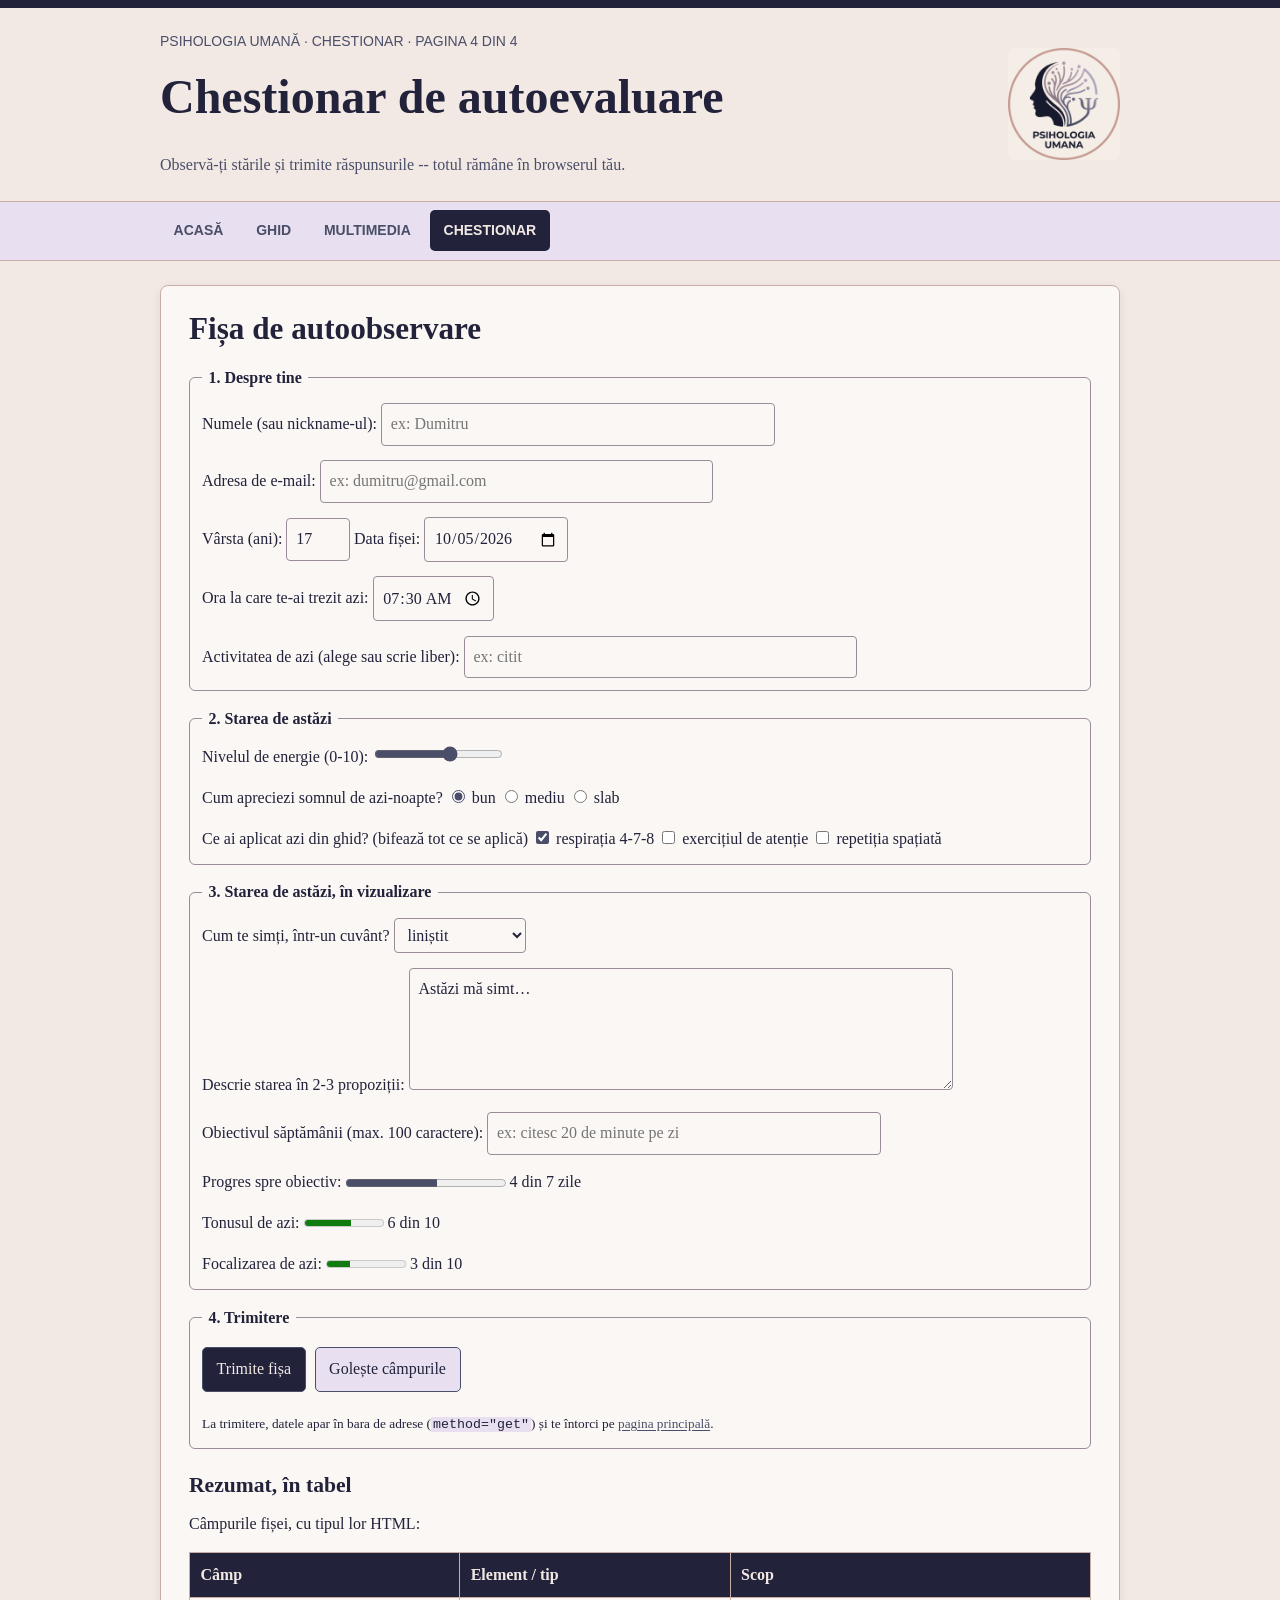
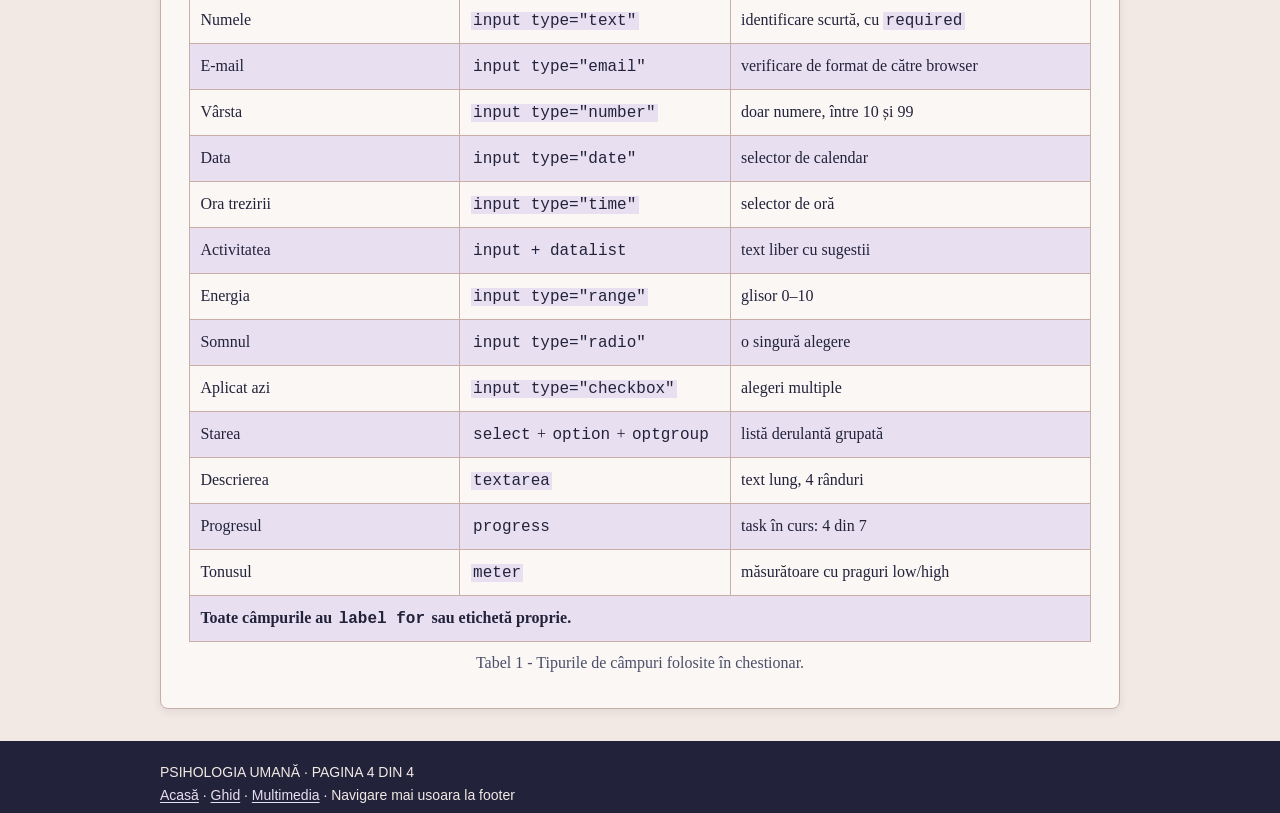
==== commit ee379909: "Studiul Individual 2" ====
--- a/formular.html
+++ b/formular.html
@@ -1,560 +1,193 @@
 <!DOCTYPE html>
 <html lang="ro">
-  <head>
-    <meta charset="utf-8"/>
-    <title>
-      Chestionar și contact - Psihologia Umană
-    </title>
-    <meta content="width=device-width, initial-scale=1" name="viewport"/>
-    <meta content="#22223b" name="theme-color"/>
-    <link href="imagini/sigla.svg" rel="icon" type="image/svg+xml"/>
-    <link href="style.css" rel="stylesheet"/>
-  </head>
-  <body class="page-formular" id="sus">
-    <a class="skip-link" href="#continut">
-      Sari la conținut
-    </a>
-    <!--  banda superioara  -->
-    <!--  antetul paginii  -->
-    <header class="site-header">
-      <div class="brandbar">
-        <a aria-label="Psihologia Umană — pagina principală" class="brand" href="index.html">
-          <img alt="" height="44" src="imagini/sigla.svg" width="44"/>
-          <span>
-            Psihologia
-            <strong>
-              Umană
-            </strong>
-          </span>
-        </a>
-        <span class="brand-note">
-          Înțelegerea minții și a comportamentului
-        </span>
-        <span class="page-number">
-          04
-          <span>
-            / 04
-          </span>
-        </span>
-      </div>
-    </header>
-    <!--  meniul comun de navigare  -->
-    <nav aria-label="Navigare principală" class="site-nav">
-      <div class="nav-inner">
-        <a href="index.html">
-          Acasă
-        </a>
-        <a href="ghid.html">
-          Ghid
-        </a>
-        <a href="multimedia.html">
-          Multimedia
-        </a>
-        <a aria-current="page" href="formular.html">
-          Chestionar
-        </a>
-        <a class="nav-explore" href="ghid.html#perceptie">
-          Explorează mintea
-          <span aria-hidden="true">
-            ↗
-          </span>
-        </a>
-      </div>
-    </nav>
-    <!--  continutul principal  -->
-    <main id="continut" tabindex="-1">
-      <div class="page-intro">
-        <div class="intro-copy">
-          <p class="eyebrow">
-            PSIHOLOGIA UMANĂ · CHESTIONAR · PAGINA 4 DIN 4
-          </p>
-          <h1>
-            Chestionar de autoevaluare
-          </h1>
-          <p class="intro-description">
-            Observă-ți stările și trimite răspunsurile -- totul rămâne în browserul tău.
-          </p>
-        </div>
-        <div aria-hidden="true" class="intro-art">
-          <img alt="" height="200" src="imagini/sigla.svg" width="200"/>
-        </div>
-      </div>
-      <div class="content-grid">
-        <!--  chestionarul  -->
-        <section id="chestionar">
-          <h2>
-            Fișa de autoobservare
-          </h2>
-          <form action="index.html" method="get">
-            <fieldset>
-              <legend>
-                <strong>
-                  1. Despre tine
-                </strong>
-              </legend>
-              <p>
-                <label for="nume">
-                  Numele (sau nickname-ul):
-                </label>
-                <br/>
-                <input id="nume" maxlength="60" name="nume" placeholder="ex: Dumitru" required="" size="40" type="text"/>
-              </p>
-              <p>
-                <label for="email">
-                  Adresa de e-mail:
-                </label>
-                <br/>
-                <input id="email" name="email" placeholder="ex: dumitru@gmail.com" size="40" type="email"/>
-              </p>
-              <p>
-                <label for="varsta">
-                  Vârsta (ani):
-                </label>
-                <input id="varsta" max="99" min="10" name="varsta" step="1" type="number" value="17"/>
-                <label for="data">
-                  Data fișei:
-                </label>
-                <input id="data" name="data" type="date" value="2026-10-05"/>
-              </p>
-              <p>
-                <label for="oraculcare">
-                  Ora la care te-ai trezit azi:
-                </label>
-                <input id="oraculcare" name="oraculcare" type="time" value="07:30"/>
-              </p>
-              <p>
-                <label for="activitate">
-                  Activitatea de azi (alege sau scrie liber):
-                </label>
-                <br/>
-                <input id="activitate" list="lista-activitati" name="activitate" placeholder="ex: citit" size="40" type="text"/>
-                <datalist id="lista-activitati">
-                  <option value="citit">
-                  </option>
-                  <option value="sport">
-                  </option>
-                  <option value="muzică">
-                  </option>
-                  <option value="prieteni">
-                  </option>
-                  <option value="proiecte școlare">
-                  </option>
-                </datalist>
-              </p>
-            </fieldset>
-            <fieldset>
-              <legend>
-                <strong>
-                  2. Starea de astăzi
-                </strong>
-              </legend>
-              <p>
-                <label for="energie">
-                  Nivelul de energie (0-10):
-                </label>
-                <input id="energie" max="10" min="0" name="energie" step="1" type="range" value="6"/>
-              </p>
-              <p>
-                Cum apreciezi somnul de azi-noapte?
-                <br/>
-                <label>
-                  <input checked="" name="somn" type="radio" value="bun"/>
-                  bun
-                </label>
-                <br/>
-                <label>
-                  <input name="somn" type="radio" value="mediu"/>
-                  mediu
-                </label>
-                <br/>
-                <label>
-                  <input name="somn" type="radio" value="slab"/>
-                  slab
-                </label>
-              </p>
-              <p>
-                Ce ai aplicat azi din ghid? (bifează tot ce se aplică)
-                <br/>
-                <label>
-                  <input checked="" name="aplicat" type="checkbox" value="respiratie"/>
-                  respirația 4-7-8
-                </label>
-                <br/>
-                <label>
-                  <input name="aplicat" type="checkbox" value="atentie"/>
-                  exercițiul de atenție
-                </label>
-                <br/>
-                <label>
-                  <input name="aplicat" type="checkbox" value="repetitie"/>
-                  repetiția spațiată
-                </label>
-              </p>
-            </fieldset>
-            <fieldset>
-              <legend>
-                <strong>
-                  3. Starea de astăzi, în vizualizare
-                </strong>
-              </legend>
-              <p>
-                <label for="umfl">
-                  Cum te simți, într-un cuvânt?
-                </label>
-                <select id="umfl" name="umfl">
-                  <optgroup label="Pozitiv">
-                    <option selected="" value="linistit">
-                      liniștit
-                    </option>
-                    <option value="curios">
-                      curios
-                    </option>
-                    <option value="entuziasmat">
-                      entuziasmat
-                    </option>
-                  </optgroup>
-                  <optgroup label="Neutru">
-                    <option value="obosit">
-                      obosit
-                    </option>
-                    <option value="ganditor">
-                      gânditor
-                    </option>
-                  </optgroup>
-                  <option value="agitat">
-                    agitat
-                  </option>
-                </select>
-              </p>
-              <p>
-                <label for="descriere">
-                  Descrie starea în 2-3 propoziții:
-                </label>
-                <br/>
-                <textarea cols="60" id="descriere" name="descriere" placeholder="Astăzi mă simt..." rows="4">Astăzi mă simt…</textarea>
-              </p>
-              <p>
-                <label for="obs">
-                  Obiectivul săptămânii (max. 100 caractere):
-                </label>
-                <br/>
-                <input id="obs" maxlength="100" name="obs" placeholder="ex: citesc 20 de minute pe zi" size="40" type="text"/>
-              </p>
-              <p>
-                <label for="progres">
-                  Progres spre obiectiv:
-                </label>
-                <progress id="progres" max="7" value="4">
-                  4 din 7 zile
-                </progress>
-                4 din 7 zile
-              </p>
-              <p>
-                <label for="tonus">
-                  Tonusul de azi:
-                </label>
-                <meter high="8" id="tonus" low="3" max="10" min="0" optimum="7" value="6">
-                  6 din 10
-                </meter>
-                6 din 10
-              </p>
-              <p>
-                <label for="focus">
-                  Focalizarea de azi:
-                </label>
-                <meter high="8" id="focus" low="3" max="10" min="0" optimum="7" value="3">
-                  3 din 10
-                </meter>
-                3 din 10
-              </p>
-            </fieldset>
-            <fieldset>
-              <legend>
-                <strong>
-                  4. Trimitere
-                </strong>
-              </legend>
-              <p>
-                <button type="submit">
-                  Trimite fișa
-                </button>
-                <button type="reset">
-                  Golește câmpurile
-                </button>
-              </p>
-              <p>
-                <small>
-                  La trimitere, datele apar în bara de adrese (
-                  <code>
-                    method="get"
-                  </code>
-                  ) și te întorci pe
-                  <a href="index.html">
-                    pagina principală
-                  </a>.
-                </small>
-              </p>
-            </fieldset>
-          </form>
-          <h3>
-            Rezumat, în tabel
-          </h3>
-          <p>
-            Câmpurile fișei, cu tipul lor HTML:
-          </p>
-          <div aria-label="Tabel: Rezumat, în tabel" class="table-scroll" role="region" tabindex="0">
-            <table class="data-table">
-              <caption>
-                Tabel 1 - Tipurile de câmpuri folosite în chestionar.
-              </caption>
-              <colgroup>
-                <col/>
-                <col/>
-                <col/>
-              </colgroup>
-              <thead>
-                <tr>
-                  <th scope="col">
-                    Câmp
-                  </th>
-                  <th scope="col">
-                    Element / tip
-                  </th>
-                  <th scope="col">
-                    Scop
-                  </th>
-                </tr>
-              </thead>
-              <tbody>
-                <tr>
-                  <td>
-                    Numele
-                  </td>
-                  <td>
-                    <code>
-                      input type="text"
-                    </code>
-                  </td>
-                  <td>
-                    identificare scurtă, cu
-                    <code>
-                      required
-                    </code>
-                  </td>
-                </tr>
-                <tr>
-                  <td>
-                    E-mail
-                  </td>
-                  <td>
-                    <code>
-                      input type="email"
-                    </code>
-                  </td>
-                  <td>
-                    verificare de format de către browser
-                  </td>
-                </tr>
-                <tr>
-                  <td>
-                    Vârsta
-                  </td>
-                  <td>
-                    <code>
-                      input type="number"
-                    </code>
-                  </td>
-                  <td>
-                    doar numere, între 10 și 99
-                  </td>
-                </tr>
-                <tr>
-                  <td>
-                    Data
-                  </td>
-                  <td>
-                    <code>
-                      input type="date"
-                    </code>
-                  </td>
-                  <td>
-                    selector de calendar
-                  </td>
-                </tr>
-                <tr>
-                  <td>
-                    Ora trezirii
-                  </td>
-                  <td>
-                    <code>
-                      input type="time"
-                    </code>
-                  </td>
-                  <td>
-                    selector de oră
-                  </td>
-                </tr>
-                <tr>
-                  <td>
-                    Activitatea
-                  </td>
-                  <td>
-                    <code>
-                      input + datalist
-                    </code>
-                  </td>
-                  <td>
-                    text liber cu sugestii
-                  </td>
-                </tr>
-                <tr>
-                  <td>
-                    Energia
-                  </td>
-                  <td>
-                    <code>
-                      input type="range"
-                    </code>
-                  </td>
-                  <td>
-                    glisor 0–10
-                  </td>
-                </tr>
-                <tr>
-                  <td>
-                    Somnul
-                  </td>
-                  <td>
-                    <code>
-                      input type="radio"
-                    </code>
-                  </td>
-                  <td>
-                    o singură alegere
-                  </td>
-                </tr>
-                <tr>
-                  <td>
-                    Aplicat azi
-                  </td>
-                  <td>
-                    <code>
-                      input type="checkbox"
-                    </code>
-                  </td>
-                  <td>
-                    alegeri multiple
-                  </td>
-                </tr>
-                <tr>
-                  <td>
-                    Starea
-                  </td>
-                  <td>
-                    <code>
-                      select
-                    </code>
-                    +
-                    <code>
-                      option
-                    </code>
-                    +
-                    <code>
-                      optgroup
-                    </code>
-                  </td>
-                  <td>
-                    listă derulantă grupată
-                  </td>
-                </tr>
-                <tr>
-                  <td>
-                    Descrierea
-                  </td>
-                  <td>
-                    <code>
-                      textarea
-                    </code>
-                  </td>
-                  <td>
-                    text lung, 4 rânduri
-                  </td>
-                </tr>
-                <tr>
-                  <td>
-                    Progresul
-                  </td>
-                  <td>
-                    <code>
-                      progress
-                    </code>
-                  </td>
-                  <td>
-                    task în curs: 4 din 7
-                  </td>
-                </tr>
-                <tr>
-                  <td>
-                    Tonusul
-                  </td>
-                  <td>
-                    <code>
-                      meter
-                    </code>
-                  </td>
-                  <td>
-                    măsurătoare cu praguri low/high
-                  </td>
-                </tr>
-                <tr>
-                  <th colspan="3">
-                    Toate câmpurile au
-                    <code>
-                      label for
-                    </code>
-                    sau etichetă proprie.
-                  </th>
-                </tr>
-              </tbody>
-            </table>
-          </div>
-        </section>
-      </div>
-    </main>
-    <!--  subsolul  -->
-    <footer class="site-footer">
-      <div class="footer-inner">
-        <div>
-          <a class="footer-brand" href="index.html">
-            Psihologia Umană
-            <span aria-hidden="true">.
-            </span>
-          </a>
-          <p>
-            Înțelegerea minții, pas cu pas.
-          </p>
-          <small>
-            Studiul individual · Pagina 4 din 4
-          </small>
-        </div>
-        <nav aria-label="Navigare în subsol">
-          <a href="index.html">
-            Acasă
-          </a>
-          <a href="ghid.html">
-            Ghid
-          </a>
-          <a href="multimedia.html">
-            Multimedia
-          </a>
-          <a href="formular.html">
-            Chestionar
-          </a>
-        </nav>
-        <a class="back-top" href="#sus">
-          Înapoi sus ↑
-        </a>
-      </div>
-    </footer>
-  </body>
+<head>
+  <meta charset="UTF-8">
+  <meta name="viewport" content="width=device-width, initial-scale=1">
+  <link rel="stylesheet" href="style.css">
+  <title>Chestionar și contact - Psihologia Umană</title>
+</head>
+<body>
+
+<!-- antetul paginii -->
+<header>
+  <div class="antet">
+    <div>
+      <p class="antet-nota">PSIHOLOGIA UMANĂ &middot; CHESTIONAR &middot; PAGINA 4 DIN 4</p>
+        <h1>Chestionar de autoevaluare</h1>
+        <p>Observă-ți stările și trimite răspunsurile -- totul rămâne în browserul tău.</p>
+    </div>
+    <img src="imagini/sigla.jpg" alt="Sigla site-ului" width="128" height="128" loading="eager">
+  </div>
+</header>
+
+<!-- meniul comun de navigare -->
+<nav aria-label="Navigare principală">
+  <ul>
+    <li><a href="index.html">ACASĂ</a></li>
+    <li><a href="ghid.html">GHID</a></li>
+    <li><a href="multimedia.html">MULTIMEDIA</a></li>
+    <li><a href="formular.html" aria-current="page">CHESTIONAR</a></li>
+  </ul>
+</nav>
+
+<!-- continutul principal -->
+<main>
+
+  <!-- chestionarul -->
+  <section id="chestionar">
+    <h2>Fișa de autoobservare</h2>
+
+    <form action="index.html" method="get">
+      <fieldset>
+        <legend><strong>1. Despre tine</strong></legend>
+        <p>
+          <label for="nume">Numele (sau nickname-ul):</label>
+          <input type="text" id="nume" name="nume" size="40" maxlength="60" placeholder="ex: Dumitru" required>
+        </p>
+        <p>
+          <label for="email">Adresa de e-mail:</label>
+          <input type="email" id="email" name="email" size="40" placeholder="ex: dumitru@gmail.com">
+        </p>
+        <p>
+          <label for="varsta">Vârsta (ani):</label>
+          <input type="number" id="varsta" name="varsta" min="10" max="99" step="1" value="17" size="4">
+
+          <label for="data">Data fișei:</label>
+          <input type="date" id="data" name="data" value="2026-10-05">
+        </p>
+        <p>
+          <label for="oraculcare">Ora la care te-ai trezit azi:</label>
+          <input type="time" id="oraculcare" name="oraculcare" value="07:30">
+        </p>
+        <p>
+          <label for="activitate">Activitatea de azi (alege sau scrie liber):</label>
+          <input type="text" id="activitate" name="activitate" list="lista-activitati" size="40" placeholder="ex: citit">
+          <datalist id="lista-activitati">
+            <option value="citit"></option>
+            <option value="sport"></option>
+            <option value="muzică"></option>
+            <option value="prieteni"></option>
+            <option value="proiecte școlare"></option>
+          </datalist>
+        </p>
+      </fieldset>
+
+      <fieldset>
+        <legend><strong>2. Starea de astăzi</strong></legend>
+        <p>
+          <label for="energie">Nivelul de energie (0-10):</label>
+          <input type="range" id="energie" name="energie" min="0" max="10" step="1" value="6">
+        </p>
+        <p>
+          Cum apreciezi somnul de azi-noapte?
+          <label><input type="radio" name="somn" value="bun" checked> bun</label>
+          <label><input type="radio" name="somn" value="mediu"> mediu</label>
+          <label><input type="radio" name="somn" value="slab"> slab</label>
+        </p>
+        <p>
+          Ce ai aplicat azi din ghid? (bifează tot ce se aplică)
+          <label><input type="checkbox" name="aplicat" value="respiratie" checked> respirația 4-7-8</label>
+          <label><input type="checkbox" name="aplicat" value="atentie"> exercițiul de atenție</label>
+          <label><input type="checkbox" name="aplicat" value="repetitie"> repetiția spațiată</label>
+        </p>
+      </fieldset>
+
+      <fieldset>
+        <legend><strong>3. Starea de astăzi, în vizualizare</strong></legend>
+        <p>
+          <label for="umfl">Cum te simți, într-un cuvânt?</label>
+          <select id="umfl" name="umfl">
+            <optgroup label="Pozitiv">
+              <option value="linistit" selected>liniștit</option>
+              <option value="curios">curios</option>
+              <option value="entuziasmat">entuziasmat</option>
+            </optgroup>
+            <optgroup label="Neutru">
+              <option value="obosit">obosit</option>
+              <option value="ganditor">gânditor</option>
+            </optgroup>
+            <option value="agitat">agitat</option>
+          </select>
+        </p>
+        <p>
+          <label for="descriere">Descrie starea în 2-3 propoziții:</label>
+          <textarea id="descriere" name="descriere" rows="4" cols="60" placeholder="Astăzi mă simt...">Astăzi mă simt…</textarea>
+        </p>
+        <p>
+          <label for="obs">Obiectivul săptămânii (max. 100 caractere):</label>
+          <input type="text" id="obs" name="obs" maxlength="100" size="40" placeholder="ex: citesc 20 de minute pe zi">
+        </p>
+        <p>
+          <label for="progres">Progres spre obiectiv:</label>
+          <progress id="progres" value="4" max="7"> 4 din 7 zile</progress> 4 din 7 zile
+        </p>
+        <p>
+          <label for="tonus">Tonusul de azi:</label>
+          <meter id="tonus" value="6" min="0" max="10" low="3" high="8" optimum="7">6 din 10</meter> 6 din 10
+        </p>
+        <p>
+          <label for="focus">Focalizarea de azi:</label>
+          <meter id="focus" value="3" min="0" max="10" low="3" high="8" optimum="7">3 din 10</meter> 3 din 10
+        </p>
+      </fieldset>
+
+      <fieldset>
+        <legend><strong>4. Trimitere</strong></legend>
+        <p>
+          <button type="submit">Trimite fișa</button>
+          <button type="reset">Golește câmpurile</button>
+        </p>
+        <p>
+          <small>La trimitere, datele apar în bara de adrese (<code>method="get"</code>) și te întorci pe
+          <a href="index.html">pagina principală</a>.</small>
+        </p>
+      </fieldset>
+    </form>
+
+    <h3>Rezumat, în tabel</h3>
+    <p>Câmpurile fișei, cu tipul lor HTML:</p>
+    <table class="tabel-date">
+      <caption class="legenda-jos">Tabel 1 - Tipurile de câmpuri folosite în chestionar.</caption>
+      <colgroup>
+        <col class="latime-30">
+        <col class="latime-30">
+        <col class="latime-40">
+      </colgroup>
+      <thead>
+        <tr>
+          <th scope="col">Câmp</th>
+          <th scope="col">Element / tip</th>
+          <th scope="col">Scop</th>
+        </tr>
+      </thead>
+      <tbody>
+        <tr><td>Numele</td><td><code>input type="text"</code></td><td>identificare scurtă, cu <code>required</code></td></tr>
+        <tr><td>E-mail</td><td><code>input type="email"</code></td><td>verificare de format de către browser</td></tr>
+        <tr><td>Vârsta</td><td><code>input type="number"</code></td><td>doar numere, între 10 și 99</td></tr>
+        <tr><td>Data</td><td><code>input type="date"</code></td><td>selector de calendar</td></tr>
+        <tr><td>Ora trezirii</td><td><code>input type="time"</code></td><td>selector de oră</td></tr>
+        <tr><td>Activitatea</td><td><code>input + datalist</code></td><td>text liber cu sugestii</td></tr>
+        <tr><td>Energia</td><td><code>input type="range"</code></td><td>glisor 0–10</td></tr>
+        <tr><td>Somnul</td><td><code>input type="radio"</code></td><td>o singură alegere</td></tr>
+        <tr><td>Aplicat azi</td><td><code>input type="checkbox"</code></td><td>alegeri multiple</td></tr>
+        <tr><td>Starea</td><td><code>select</code> + <code>option</code> + <code>optgroup</code></td><td>listă derulantă grupată</td></tr>
+        <tr><td>Descrierea</td><td><code>textarea</code></td><td>text lung, 4 rânduri</td></tr>
+        <tr><td>Progresul</td><td><code>progress</code></td><td>task în curs: 4 din 7</td></tr>
+        <tr><td>Tonusul</td><td><code>meter</code></td><td>măsurătoare cu praguri low/high</td></tr>
+        <tr><th colspan="3">Toate câmpurile au <code>label for</code> sau etichetă proprie.</th></tr>
+      </tbody>
+    </table>
+  </section>
+
+</main>
+
+<!-- subsolul -->
+<footer>
+  <div class="subsol">
+    PSIHOLOGIA UMANĂ &middot; PAGINA 4 DIN 4<br>
+        <small><a href="index.html">Acasă</a> &middot; <a href="ghid.html">Ghid</a> &middot; <a href="multimedia.html">Multimedia</a> &middot; Navigare mai usoara la footer</small>
+  </div>
+</footer>
+
+</body>
 </html>
--- a/style.css
+++ b/style.css
@@ -1,709 +1,788 @@
-/* Psihologia Umană — stiluri comune, fără biblioteci sau fonturi externe. */
 :root {
-  color-scheme: light;
-  --paper: #faf7f3;
-  --cream: #f2e9e4;
-  --white: #fffdfa;
-  --ink: #22223b;
-  --violet: #4a4e69;
-  --muted: #686172;
-  --rose: #c9ada7;
-  --lavender: #e8e0f0;
-  --line: #dfd5d4;
-  --radius: 20px;
-  --width: 1160px;
-  --accent: #79507e;
-  --shadow-raised: 0 18px 36px #4a315c26, 0 5px 12px #22223b12;
-  --shadow-glow: 0 16px 36px #79507e38, 0 0 0 4px #c9ada733;
-}
-
-/* Bază și tipografie */
-* { box-sizing: border-box; }
-html { scroll-behavior: smooth; scroll-padding-top: 100px; }
-body { margin: 0; background: var(--paper); color: var(--ink); font: 16px/1.75 'Segoe UI', Arial, sans-serif; overflow-wrap: break-word; }
-::selection { background: var(--rose); color: var(--ink); }
-a { color: var(--violet); text-decoration-thickness: 1px; text-underline-offset: 4px; transition: color .18s, background-color .18s, border-color .18s; }
-a:hover { color: #774a5f; }
-:focus-visible { outline: 3px solid #86556e; outline-offset: 5px; }
-main:focus { outline: none; }
-img, video { display: block; max-width: 100%; height: auto; }
-picture { display: block; }
-h1, h2, h3, h4, h5, h6 { font-family: Georgia, 'Times New Roman', serif; font-weight: 400; line-height: 1.22; text-wrap: balance; }
-h1 { font-size: clamp(2.5rem, 5vw, 4.7rem); letter-spacing: -.055em; margin: 20px 0; }
-h2 { font-size: clamp(1.8rem, 3vw, 2.55rem); letter-spacing: -.035em; }
-h3 { font-size: 1.8rem; letter-spacing: -.025em; }
-h4 { font-size: 1.4rem; }
-h5 { font-size: 1.15rem; }
-h6 { font: 700 .72rem/1.6 'Segoe UI', sans-serif; letter-spacing: .1em; }
-p { margin: 0 0 1.2rem; }
-strong, b { font-weight: 650; }
-small { font-size: .82rem; }
-code, kbd { font: .87em/1.6 Consolas, monospace; background: #eee8f0; padding: .18em .4em; border-radius: 5px; overflow-wrap: anywhere; }
-kbd { background: var(--white); border: 1px solid var(--line); box-shadow: 0 2px 0 var(--line); }
-mark { color: var(--ink); background: #ead9d1; padding: .1em .3em; border-radius: 4px; }
-abbr[title] { text-decoration: underline dotted; text-underline-offset: 4px; cursor: help; }
-sup, sub { line-height: 0; }
-q, cite { color: var(--violet); }
-s { color: var(--muted); }
-u { text-underline-offset: 3px; }
-ul, ol { padding-left: 1.35rem; margin: .7rem 0 1.4rem; }
-li { padding-left: .25rem; margin: .45rem 0; }
-li::marker { color: #805e78; font-weight: 600; }
-li ul, li ol { margin: .4rem 0 .8rem; }
-
-/* Antet și meniu, identice pe toate paginile */
-.skip-link { position: fixed; left: 16px; top: 12px; transform: translateY(-160%); z-index: 20; background: var(--ink); color: white; padding: 12px 20px; border-radius: 8px; }
-.skip-link:focus { transform: translateY(0); }
-.site-header { background: var(--white); border-top: 5px solid var(--ink); }
-.brandbar { max-width: var(--width); margin: auto; min-height: 100px; display: flex; align-items: center; gap: 24px; padding: 20px 0; }
-.brand { display: inline-flex; align-items: center; gap: 13px; color: var(--ink); text-decoration: none; font-family: Georgia, serif; font-size: 1.5rem; white-space: nowrap; }
-.brand strong { font-weight: 400; color: #7d606f; }
-.brand img { width: 44px; height: 44px; }
-.brand-note { margin-left: auto; color: var(--muted); font-size: .8rem; }
-.page-number { border-left: 1px solid var(--line); padding-left: 24px; font-size: .85rem; font-variant-numeric: tabular-nums; }
-.page-number span { color: var(--muted); }
-.site-nav { position: sticky; top: 0; z-index: 10; background: var(--white); border-block: 1px solid var(--line); box-shadow: 0 5px 20px #22223b04; }
-.nav-inner { max-width: var(--width); margin: auto; display: flex; align-items: center; gap: 8px; min-height: 68px; }
-.nav-inner > a { display: inline-flex; align-items: center; justify-content: center; padding: 10px 22px; border-radius: 8px; font-size: .8rem; font-weight: 650; text-decoration: none; }
-.nav-inner > a:hover { background: var(--cream); color: var(--ink); }
-.nav-inner > a[aria-current] { background: var(--ink); color: var(--white); }
-.nav-inner > .nav-explore { margin-left: auto; padding-right: 0; gap: 24px; font-weight: 400; }
-.nav-explore span { font-size: 1.3rem; }
-
-/* Introducere și aranjarea conținutului */
-main { width: min(var(--width), calc(100% - 64px)); margin: auto; padding: 40px 0 80px; }
-.page-intro { display: grid; grid-template-columns: minmax(0, 1fr) 280px; gap: 40px; align-items: center; padding: 44px 52px; background: var(--cream); border: 1px solid #e6d9d5; border-radius: 24px; position: relative; overflow: hidden; }
-.eyebrow { color: #735e6e; font-size: .66rem; letter-spacing: .15em; font-weight: 700; margin: 0; text-transform: uppercase; }
-.intro-description { font-family: Georgia, serif; font-size: clamp(1.05rem, 1.6vw, 1.25rem); line-height: 1.65; color: var(--violet); max-width: 48ch; margin: 0; }
-.intro-art { display: grid; place-items: center; border: 1px solid #c9ada775; aspect-ratio: 1; border-radius: 50%; position: relative; background: radial-gradient(circle, #dfccd6 0 52%, transparent 53%); }
-.intro-art::before { content: ''; position: absolute; inset: 16px; border: 1px dashed #9a8c9866; border-radius: 50%; }
-.intro-art::after { content: '+'; position: absolute; top: 8%; right: 5%; font-size: 2rem; color: #8b7281; }
-.intro-art img { width: 66%; height: auto; transform: rotate(-8deg); }
-.content-grid { display: grid; gap: 28px; margin-top: 28px; }
-section { min-width: 0; padding: clamp(24px, 4vw, 44px); background: var(--white); border: 1px solid var(--line); border-radius: var(--radius); scroll-margin-top: 95px; }
-section > :first-child { margin-top: 0; }
-section > :last-child { margin-bottom: 0; }
-section > h2, section > h3, section > h4 { margin: 0 0 22px; }
-section > h2::before, section > h3::before, section > h4::before { content: ''; display: block; width: 30px; height: 3px; border-radius: 3px; background: var(--rose); margin-bottom: 18px; }
-section p { max-width: 85ch; }
-.page-index .content-grid { grid-template-columns: minmax(0, 1.6fr) minmax(0, 1fr); }
-.page-index .content-grid > * { grid-column: 1 / -1; }
-.page-index #prezentare { grid-column: 1; }
-.page-index #termeni { grid-column: 2; background: #eee8f0; }
-#termeni h3 { font-size: 1.6rem; }
-dl { margin: 22px 0; }
-dt { font-family: Georgia, serif; font-size: 1.13rem; margin-top: 16px; }
-dd { margin: 3px 0 0; color: var(--violet); font-size: .89rem; line-height: 1.6; }
-.layout-grid { display: grid; grid-template-columns: repeat(2, minmax(0, 1fr)); gap: 32px; margin: 24px 0; }
-.layout-grid > div { border: 1px solid var(--line); background: var(--paper); border-radius: 14px; padding: 24px; }
-.layout-grid h4 { margin-top: 0; }
-.layout-grid h5 { color: var(--violet); }
-#provocare { background: var(--ink); color: var(--cream); border: 0; position: relative; }
-#provocare h3 { font-size: 2rem; margin-top: 0; }
-#provocare a { color: #ead0d0; }
-#provocare a:hover { color: white; }
-#provocare .media-panel { background: transparent; border: 0; padding: 0; }
-
-/* Imagini, galerie și playere native */
-figure { margin: 24px 0; min-width: 0; }
-figure img { margin-inline: auto; border-radius: 10px; }
-figcaption { color: var(--muted); font-size: .76rem; line-height: 1.65; margin-top: 12px; }
-.network-banner { margin: 0; background: var(--ink); border-radius: var(--radius); overflow: hidden; }
-.network-banner img { width: 100%; height: 160px; object-fit: cover; border-radius: 0; }
-.network-banner figcaption { margin: 0; padding: 12px 24px; color: #e6dce6; font-size: .72rem; }
-.media-panel { background: #eee8f0; padding: 28px; border: 1px solid var(--line); border-radius: 16px; }
-.media-panel > div { display: flex; flex-direction: column; align-items: center; gap: 20px; min-width: 0; }
-.media-panel br { display: none; }
-.gallery-grid { display: grid; grid-template-columns: repeat(4, minmax(0, 1fr)); gap: 18px; margin-top: 24px; }
-.gallery-grid > div { min-width: 0; }
-.gallery-grid figure { height: 100%; margin: 0; padding: 10px; border: 1px solid var(--line); border-radius: 14px; background: var(--paper); transition: transform .2s, box-shadow .2s; }
-.gallery-grid figure:hover { transform: translateY(-4px); box-shadow: 0 10px 24px #22223b0d; }
-.gallery-grid img { width: 100%; aspect-ratio: 3 / 2; object-fit: cover; border-radius: 8px; }
-.gallery-grid figcaption { padding: 4px 6px 8px; font-size: .8rem; color: var(--ink); }
-video { width: min(100%, 640px); max-height: 420px; background: var(--ink); border-radius: 14px; margin: auto; }
-audio { display: block; width: min(100%, 420px); min-width: 0; margin-block: 16px; border-radius: 28px; }
-iframe { display: block; width: 100%; height: 420px; border: 1px solid var(--line); background: var(--paper); border-radius: 12px; }
-article { padding: 24px; border-left: 4px solid var(--rose); border-radius: 0 12px 12px 0; background: var(--cream); }
-article h5 { margin: 0 0 16px; }
-article footer p { margin-bottom: 0; }
-.map-scroll { max-width: 100%; overflow-x: auto; border-radius: 10px; }
-.map-scroll img { width: 400px; max-width: none; height: 250px; }
-.map-links { display: flex; flex-wrap: wrap; gap: 10px; margin-top: 20px; }
-.map-links a { background: var(--lavender); padding: 7px 16px; border-radius: 50px; text-decoration: none; font-size: .85rem; }
-.map-links a:hover { background: var(--ink); color: white; }
-
-/* Tabele: derulare locală, cu păstrarea structurii și a celulelor unite. */
-.table-scroll { max-width: 100%; overflow-x: auto; border: 1px solid var(--line); border-radius: 12px; margin-block: 24px; }
-.data-table { width: 100%; border-collapse: collapse; font-size: .88rem; text-align: left; line-height: 1.6; }
-.data-table caption { text-align: left; padding: 16px 20px; background: var(--cream); font-size: .82rem; }
-.data-table th, .data-table td { padding: 16px 20px; border-bottom: 1px solid var(--line); vertical-align: top; }
-.data-table thead { background: var(--ink); color: var(--white); }
-.data-table thead th { font-weight: 500; }
-.data-table tbody tr:nth-child(even) { background: #f5f0f2; }
-.data-table tbody tr:hover { background: #ece5ee; }
-.data-table tbody th[colspan] { background: var(--lavender); color: var(--violet); font-size: .78rem; }
-.data-table tbody tr:last-child > * { border-bottom: 0; }
-
-/* Formular: câmpuri HTML native și validare în browser. */
-form { display: grid; grid-template-columns: repeat(2, minmax(0, 1fr)); gap: 24px; margin-block: 32px 48px; }
-fieldset { min-width: 0; margin: 0; padding: 26px; border: 1px solid var(--line); border-radius: 14px; background: var(--paper); }
-legend { padding: 0 10px; font-family: Georgia, serif; font-size: 1.15rem; color: var(--violet); }
-fieldset p:last-child { margin-bottom: 0; }
-fieldset:nth-child(3), fieldset:nth-child(4) { grid-column: 1 / -1; }
-label { font-size: .89rem; font-weight: 500; }
-input, select, textarea, button { font: inherit; accent-color: var(--violet); }
-input:not([type='radio']):not([type='checkbox']):not([type='range']), select, textarea { display: block; width: 100%; min-width: 0; min-height: 46px; margin: 8px 0 16px; padding: 10px 13px; color: var(--ink); border: 1px solid #c9bdc6; border-radius: 8px; background: var(--white); transition: border-color .18s, box-shadow .18s; }
-input:hover, select:hover, textarea:hover { border-color: var(--violet); }
-input:focus, select:focus, textarea:focus { border-color: var(--violet); box-shadow: 0 0 0 3px #4a4e6912; }
-input::placeholder, textarea::placeholder { color: #776d7b; opacity: 1; }
-textarea { resize: vertical; min-height: 140px; }
-input[type='radio'], input[type='checkbox'] { width: 18px; height: 18px; vertical-align: middle; margin: 0 9px 0 0; flex-shrink: 0; }
-label:has(input[type='radio']), label:has(input[type='checkbox']) { display: inline-flex; align-items: center; min-height: 44px; cursor: pointer; }
-input[type='range'] { display: block; width: 100%; margin: 16px 0 24px; cursor: pointer; }
-progress, meter { display: block; width: min(100%, 420px); height: 14px; margin: 10px 0 6px; accent-color: var(--violet); }
-progress { overflow: hidden; border-radius: 20px; border: 0; background: var(--lavender); }
-progress::-webkit-progress-bar { background: var(--lavender); }
-progress::-webkit-progress-value { background: var(--violet); border-radius: 20px; }
-progress::-moz-progress-bar { background: var(--violet); }
-button { min-height: 48px; padding: 12px 24px; margin: 4px 8px 4px 0; border: 1px solid var(--ink); border-radius: 9px; background: var(--ink); color: white; font-size: .87rem; font-weight: 600; cursor: pointer; transition: background .18s, transform .18s; }
-button:hover { background: var(--violet); transform: translateY(-1px); }
-button:active { transform: translateY(0); }
-button[type='reset'] { background: transparent; color: var(--ink); border-color: #c9bdc6; }
-button[type='reset']:hover { background: var(--lavender); }
-
-/* Subsol */
-.site-footer { background: var(--ink); color: var(--cream); padding: 48px 0; }
-.footer-inner { max-width: var(--width); margin: auto; display: grid; grid-template-columns: 1fr auto auto; gap: 48px; align-items: start; }
-.footer-brand { font: 1.7rem Georgia, serif; text-decoration: none; }
-.footer-brand span { color: var(--rose); }
-.site-footer a { color: var(--cream); }
-.site-footer a:hover { color: #d7b8d5; }
-.site-footer p { font-size: .85rem; color: #cec4d1; margin: 10px 0; }
-.site-footer small { color: #c2b9c7; font-size: .7rem; }
-.site-footer nav { display: grid; gap: 8px; font-size: .8rem; }
-.site-footer nav a { text-decoration: none; }
-.back-top { font-size: .8rem; text-decoration: none; border-bottom: 1px solid #72667d; padding-bottom: 5px; }
-
-/* Tabletă */
-@media (max-width: 1224px) {
-  .brandbar, .nav-inner, .footer-inner { margin-inline: 32px; }
-}
-@media (max-width: 900px) {
-  .brand-note { display: none; }
-  .page-number { margin-left: auto; }
-  .page-intro { grid-template-columns: minmax(0, 1fr) 180px; gap: 24px; padding: 32px; }
-  .page-index #prezentare, .page-index #termeni { grid-column: 1 / -1; }
-  .gallery-grid { grid-template-columns: repeat(2, minmax(0, 1fr)); }
-  .nav-inner > .nav-explore { display: none; }
-  .nav-inner > a { flex: 1; }
-  .layout-grid { gap: 20px; }
-  form { grid-template-columns: 1fr; }
-  fieldset { grid-column: 1 / -1; }
-  .footer-inner { gap: 28px; grid-template-columns: 1fr auto; }
-  .back-top { justify-self: start; }
-}
-
-/* Telefon: meniu vizibil și accesibil, fără JavaScript. */
-@media (max-width: 600px) {
-  html { scroll-padding-top: 85px; }
-  body { font-size: 15px; }
-  main { width: calc(100% - 32px); padding-top: 20px; padding-bottom: 40px; }
-  .brandbar, .nav-inner, .footer-inner { margin-inline: 16px; }
-  .brandbar { min-height: 80px; gap: 10px; padding-block: 16px; }
-  .brand { font-size: 1.15rem; gap: 8px; }
-  .brand img { width: 34px; height: 34px; }
-  .page-number { padding-left: 12px; font-size: .7rem; }
-  .nav-inner { gap: 3px; min-height: 60px; }
-  .nav-inner > a { padding: 11px 5px; font-size: .69rem; min-height: 44px; }
-  .page-intro { display: block; padding: 28px 24px; border-radius: 18px; }
-  .intro-art { display: none; }
-  h1 { font-size: 2.6rem; margin-block: 18px; }
-  .eyebrow { font-size: .58rem; letter-spacing: .1em; }
-  .intro-description { font-size: 1.05rem; }
-  .content-grid { gap: 18px; margin-top: 18px; }
-  section { padding: 24px 20px; border-radius: 16px; }
-  h3 { font-size: 1.65rem; }
-  .layout-grid { grid-template-columns: 1fr; }
-  .layout-grid > div { padding: 20px; }
-  .network-banner img { height: 100px; }
-  .network-banner figcaption { padding: 12px 16px; }
-  .gallery-grid { gap: 12px; }
-  .gallery-grid figcaption { font-size: .73rem; }
-  .media-panel { padding: 16px; }
-  .data-table { min-width: 520px; }
-  .data-table th, .data-table td { padding: 12px 14px; }
-  .table-scroll { background: linear-gradient(90deg, transparent 95%, #22223b0d); }
-  iframe { height: 320px; }
-  article { padding: 20px; }
-  form { gap: 20px; margin-top: 24px; }
-  fieldset { padding: 20px 16px; }
-  legend { font-size: 1.05rem; }
-  button { width: 100%; margin: 6px 0; }
-  .site-footer { padding-block: 32px; }
-  .footer-inner { grid-template-columns: 1fr; gap: 24px; }
-  .site-footer nav { display: flex; flex-wrap: wrap; gap: 12px 24px; }
-}
-/* Mișcare: apariții progresive și reacții la mouse, tastatură și formular.
-   Conținutul rămâne vizibil și în browsere fără animații la derulare. */
-@keyframes appear-up {
-  from { opacity: .35; translate: 0 22px; }
-  to { opacity: 1; translate: 0 0; }
-}
-@keyframes appear-soft {
-  from { opacity: .45; }
-  to { opacity: 1; }
-}
-@keyframes orbit-ring {
-  to { rotate: 360deg; }
-}
-@keyframes float-symbol {
-  0%, 100% { translate: 0 0; rotate: -3deg; }
-  50% { translate: 0 -9px; rotate: 3deg; }
-}
-@keyframes grow-bar {
-  from { scale: .08 1; }
-  to { scale: 1 1; }
-}
-@keyframes choice-pop {
-  0%, 100% { scale: 1; }
-  50% { scale: 1.18; }
-}
-@keyframes anchor-glow {
-  0%, 100% { box-shadow: 0 0 0 0 transparent; }
-  35% { box-shadow: 0 0 0 5px #9a8c9840; }
-}
-@keyframes light-sweep {
-  0%, 55% { transform: translateX(-180%) skewX(-22deg); }
-  85%, 100% { transform: translateX(350%) skewX(-22deg); }
-}
-@keyframes gradient-flow {
-  0%, 100% { background-position: 0% 50%; }
-  50% { background-position: 100% 50%; }
-}
-@keyframes button-bounce {
-  0%, 100% { translate: 0 0; }
-  45% { translate: 0 -9px; }
-  70% { translate: 0 2px; }
-}
-@keyframes image-drift {
-  0%, 100% { translate: 0 0; }
-  50% { translate: 0 -6px; }
-}
-@keyframes image-unveil {
-  from { opacity: .4; clip-path: inset(8% 3% 8% 3% round 18px); }
-  to { opacity: 1; clip-path: inset(0 round 10px); }
-}
-@keyframes row-arrive {
-  from { opacity: .45; translate: -14px 0; }
-  to { opacity: 1; translate: 0 0; }
-}
-@keyframes soft-halo {
-  0%, 100% { box-shadow: 0 0 0 0 #9a8c9800; }
-  50% { box-shadow: 0 0 0 5px #9a8c981c; }
-}
-@keyframes line-breathe {
-  0%, 100% { scale: 1 1; }
-  50% { scale: 1.8 1; }
-}
-@keyframes caption-arrive {
-  from { opacity: .4; translate: 0 8px; }
-  to { opacity: 1; translate: 0 0; }
-}
-@keyframes text-shimmer {
-  0%, 100% { color: var(--ink); }
-  50% { color: #87637f; }
-}
-@keyframes border-travel {
-  0%, 100% { border-color: var(--line); }
-  50% { border-color: #b796af; }
-}
-
-@media screen and (prefers-reduced-motion: no-preference) {
-  :root { --ease-out: cubic-bezier(.22, 1, .36, 1); }
-
-  /* Antetul și introducerea apar pe rând la deschiderea paginii. */
-  .brandbar { animation: appear-soft .6s ease-out; }
-  .nav-inner > a { animation: appear-up .55s var(--ease-out) backwards; }
-  .nav-inner > a:nth-child(2) { animation-delay: .06s; }
-  .nav-inner > a:nth-child(3) { animation-delay: .12s; }
-  .nav-inner > a:nth-child(4) { animation-delay: .18s; }
-  .nav-inner > a:nth-child(5) { animation-delay: .24s; }
-  .page-intro { animation: appear-up .85s var(--ease-out) .08s backwards; }
-  .intro-copy > * { animation: appear-up .8s var(--ease-out) backwards; }
-  .intro-copy .eyebrow { animation-delay: .16s; }
-  .intro-copy h1 { animation-delay: .24s; }
-  .intro-description { animation-delay: .34s; }
-  .intro-art { animation: appear-soft 1.1s ease-out .3s backwards; }
-  .intro-art::before { animation: orbit-ring 40s linear infinite; }
-  .intro-art::after { animation: float-symbol 7s ease-in-out infinite; }
-  .intro-art img { animation: float-symbol 8s ease-in-out infinite; }
-  .content-grid > * { animation: appear-up .8s var(--ease-out) .2s backwards; }
-
-  /* Tranziții comune; fără schimbarea dimensiunilor sau a fluxului paginii. */
-  .brand img, .nav-explore span, .footer-brand span {
-    transition: transform .5s var(--ease-out);
-  }
-  .nav-inner > a, .map-links a, .back-top, .site-footer nav a {
-    transition: color .22s, background-color .22s, transform .35s var(--ease-out), box-shadow .3s;
-  }
-  section, .layout-grid > div, article, .media-panel, .table-scroll, fieldset {
-    transition: border-color .3s, box-shadow .35s, transform .4s var(--ease-out), background-color .3s;
-  }
-  figure img:not([usemap]), video, iframe, audio {
-    transition: transform .6s var(--ease-out), box-shadow .4s;
-  }
-  .gallery-grid figure {
-    transition: transform .45s var(--ease-out), box-shadow .4s, border-color .3s;
-  }
-  figcaption, li, dt, dd, legend, label {
-    transition: color .25s, transform .35s var(--ease-out);
-  }
-  .data-table tbody tr { transition: background-color .3s; }
-  section > h2::before, section > h3::before, section > h4::before {
-    transform-origin: left;
-    transition: transform .55s var(--ease-out), background-color .3s;
-  }
-  code, kbd, mark { transition: background-color .25s, box-shadow .25s; }
-  a { transition: color .22s, background-color .22s, text-underline-offset .25s; }
-  a:hover { text-underline-offset: 7px; }
-  .brand:is(:hover, :focus-visible) img { transform: rotate(-12deg) scale(1.08); }
-  .nav-inner > a:focus-visible, .map-links a:focus-visible { transform: translateY(-2px); }
-  .nav-explore:is(:hover, :focus-visible) span { transform: translate(4px, -4px); }
-  section:focus-within, fieldset:focus-within {
-    border-color: #aa8caa;
-    box-shadow: 0 8px 28px #4a4e6910;
-  }
-  fieldset:focus-within legend { color: #7b4d6c; }
-  section:focus-within > :is(h2, h3, h4)::before { transform: scaleX(1.7); }
-  section:target { animation: anchor-glow 1.4s ease-out; }
-  .table-scroll:focus-visible { box-shadow: 0 6px 24px #4a4e691a; }
-  input:not([type='checkbox']):not([type='radio']), select, textarea {
-    transition: border-color .25s, box-shadow .3s, background-color .25s, transform .3s var(--ease-out);
-  }
-  input:not([type='checkbox']):not([type='radio']):not([type='range']):focus,
-  select:focus, textarea:focus { transform: translateY(-2px); }
-  input[type='checkbox']:checked, input[type='radio']:checked { animation: choice-pop .3s ease-out; }
-  progress, meter { transform-origin: left; animation: grow-bar .9s var(--ease-out) .3s backwards; }
-  button {
-    transition: background-color .25s, color .25s, transform .3s var(--ease-out), box-shadow .3s;
-  }
-  button:is(:hover, :focus-visible) { transform: translateY(-3px); box-shadow: 0 7px 16px #22223b24; }
-  button:active { transform: translateY(0) scale(.97); box-shadow: none; }
-  .back-top:is(:hover, :focus-visible) { transform: translateY(-4px); }
-  .site-footer nav a:is(:hover, :focus-visible) { transform: translateX(4px); }
-  .footer-brand span { display: inline-block; }
-  .footer-brand:is(:hover, :focus-visible) span { transform: translateY(-5px); }
-
-  /* Butoane: lumină în mișcare, gradient, salt și apăsare elastică. */
-  button {
-    position: relative;
-    isolation: isolate;
-    overflow: hidden;
-    background: linear-gradient(115deg, #22223b, #665273, #4a4e69, #22223b);
-    background-size: 300% 100%;
-    animation: gradient-flow 7s ease-in-out infinite;
-  }
-  button::after {
-    content: '';
-    position: absolute;
-    inset: -50% auto -50% 0;
-    width: 40%;
-    background: linear-gradient(90deg, transparent, #ffffff60, transparent);
-    pointer-events: none;
-    animation: light-sweep 3.6s ease-in-out infinite;
-  }
-  button[type='reset'] {
-    background: linear-gradient(115deg, var(--paper), #e7d9e9, var(--cream), var(--paper));
-    background-size: 300% 100%;
-    animation-delay: .8s;
-  }
-  button[type='reset']::after { animation-delay: 1.3s; }
-  button:is(:hover, :focus-visible) {
-    animation: button-bounce .65s var(--ease-out), gradient-flow 3s ease-in-out infinite;
-  }
-  button:active { transform: scale(.94); }
-
-  /* Linkurile de navigare primesc și o linie care se desenează. */
-  .nav-inner > a, .map-links a, .back-top { position: relative; }
-  .nav-inner > a::after {
-    content: '';
-    position: absolute;
-    bottom: 5px;
-    left: 22%;
-    right: 22%;
-    height: 2px;
-    background: currentColor;
-    border-radius: 3px;
-    transform: scaleX(0);
-    transform-origin: left;
-    transition: transform .4s var(--ease-out);
-    pointer-events: none;
-  }
-  .nav-inner > a:is(:hover, :focus-visible)::after { transform: scaleX(1); }
-  .map-links a:active { transform: scale(.92); }
-  .brand img { border-radius: 50%; animation: soft-halo 6s ease-in-out infinite; }
-
-  /* Fiecare imagine are mișcare proprie; harta rămâne fixă pentru clickuri. */
-  figure img:not([usemap]) { animation: image-drift 8s ease-in-out infinite; }
-  .gallery-grid > div:nth-child(2) img { animation-delay: -.9s; }
-  .gallery-grid > div:nth-child(3) img { animation-delay: -1.8s; }
-  .gallery-grid > div:nth-child(4) img { animation-delay: -2.7s; }
-  .map-scroll { animation: border-travel 6s ease-in-out infinite; border: 1px solid var(--line); }
-  .map-scroll img { transition: filter .4s; }
-  figure img[usemap]:hover { filter: brightness(1.06); }
-  .media-panel img { animation-duration: 6s; }
-  .gallery-grid figure:active { transform: scale(.97); }
-  figcaption { animation: caption-arrive .8s var(--ease-out) .25s backwards; }
-
-  /* Tabele: antet cu gradient, intrarea rândurilor și reacții pe celule. */
-  .data-table thead {
-    background: linear-gradient(110deg, #22223b, #665273, #22223b);
-    background-size: 240% 100%;
-    animation: gradient-flow 10s ease-in-out infinite;
-  }
-  .data-table caption {
-    background: linear-gradient(110deg, var(--cream), var(--lavender), var(--cream));
-    background-size: 240% 100%;
-    animation: gradient-flow 12s ease-in-out infinite;
-  }
-  .data-table th, .data-table td {
-    transition: background-color .3s, color .3s, box-shadow .35s;
-  }
-  .data-table thead th { position: relative; }
-  .data-table thead th::after {
-    content: '';
-    position: absolute;
-    bottom: 0;
-    left: 0;
-    right: 0;
-    height: 3px;
-    background: var(--rose);
-    transform: scaleX(0);
-    transform-origin: left;
-    transition: transform .5s var(--ease-out);
-  }
-  .table-scroll:is(:hover, :focus-visible) thead th::after { transform: scaleX(1); }
-  .data-table tbody tr { animation: row-arrive .65s var(--ease-out) backwards; }
-  .data-table tbody tr:nth-child(3n + 2) { animation-delay: .12s; }
-  .data-table tbody tr:nth-child(3n) { animation-delay: .24s; }
-  .data-table tbody tr:active { background-color: #dbcbdc; }
-
-  /* Text, accente și formular: animații suplimentare fără salturi de layout. */
-  .intro-copy h1 { animation: appear-up .8s var(--ease-out) .24s backwards, text-shimmer 10s ease-in-out infinite; }
-  section > :is(h2, h3, h4)::before {
-    transform-origin: left;
-    animation: line-breathe 6s ease-in-out infinite;
-  }
-  section:nth-of-type(even) > :is(h2, h3, h4)::before { animation-delay: -3s; }
-  .eyebrow { transition: letter-spacing .5s var(--ease-out); }
-  .page-intro:hover .eyebrow { letter-spacing: .2em; }
-  fieldset { animation: border-travel 8s ease-in-out infinite; }
-  fieldset:nth-child(even) { animation-delay: -4s; }
-  fieldset:focus-within { animation: none; transform: translateY(-2px); }
-  fieldset p { transition: background-color .3s, box-shadow .3s; border-radius: 8px; }
-  fieldset p:focus-within { background-color: #e8e0f03d; box-shadow: 0 0 0 6px #e8e0f03d; }
-  fieldset p:focus-within > label { color: #82576f; }
-  input[type='checkbox'], input[type='radio'] { transition: filter .25s, box-shadow .3s; }
-  input[type='checkbox']:focus-visible, input[type='radio']:focus-visible { box-shadow: 0 0 0 5px #c9ada744; }
-  input::placeholder, textarea::placeholder { transition: opacity .3s; }
-  input:focus::placeholder, textarea:focus::placeholder { opacity: .45; }
-  input[type='range']::-webkit-slider-thumb { transition: filter .25s; }
-  input[type='range']:active::-webkit-slider-thumb { filter: drop-shadow(0 0 5px #9a8c98); }
-  input[type='range']::-moz-range-thumb { transition: box-shadow .25s; }
-  input[type='range']:active::-moz-range-thumb { box-shadow: 0 0 0 5px #c9ada744; }
-
-  /* Ameliorare progresivă: intrarea elementelor urmărește derularea,
-     doar când browserul acceptă cronologii CSS de tip view(). */
-  @supports (animation-timeline: view()) {
-    .content-grid > *, section > :is(p, figure, dl, .layout-grid, .gallery-grid, .table-scroll),
-    fieldset, .footer-inner > * {
-      animation: appear-up 1s linear both;
-      animation-timeline: view();
-      animation-range: entry 0% entry 45%;
-    }
-    section:target { animation-name: appear-up; }
-    progress, meter {
-      animation: grow-bar 1s linear both;
-      animation-timeline: view();
-      animation-range: entry 0% entry 90%;
-    }
-    .data-table tbody tr {
-      animation: row-arrive 1s linear both;
-      animation-timeline: view();
-      animation-range: entry 0% entry 100%;
-    }
-    figure img:not([usemap]) {
-      animation: image-unveil 1s linear both, image-drift 8s ease-in-out infinite;
-      animation-timeline: view(), auto;
-      animation-range: entry 0% entry 65%, normal;
-    }
-    figcaption, section > :is(h2, h3, h4, h5, h6), dl > *, section > ul > li, section > ol > li {
-      animation: caption-arrive 1s linear both;
-      animation-timeline: view();
-      animation-range: entry 0% entry 85%;
-    }
-  }
-}
-
-/* Reacții vizibile și fără mișcare: aceeași identitate vizuală pentru
-   mouse și tastatură. Umbrele și culorile rămân active cu motion redus. */
-@media screen {
-  .page-intro { transition: box-shadow .4s, border-color .4s, background-color .4s; }
-  section > :is(h2, h3, h4, h5, h6), .layout-grid :is(h4, h5), .intro-copy h1 {
-    transform-origin: left center;
-    transition: transform .45s cubic-bezier(.22, 1, .36, 1), color .3s, text-shadow .4s;
-  }
-  section figure { border-radius: 16px; transition: background-color .35s, box-shadow .4s; }
-  .content-grid p > a { border-radius: 4px; transition: background-color .25s, color .25s, box-shadow .3s; }
-  .content-grid p > a:is(:hover, :focus-visible) {
-    color: #6a3675;
-    background-color: #e8d9ec;
-    box-shadow: 0 0 0 4px #e8d9ec;
-  }
-  button:is(:hover, :focus-visible) {
-    background: linear-gradient(115deg, #624174, #966c92, #624174);
-    background-size: 250% 100%;
-    border-color: #79507e;
-    box-shadow: var(--shadow-glow);
-  }
-  button[type='reset']:is(:hover, :focus-visible) {
-    background: linear-gradient(115deg, #e2c8de, #f2e3ed, #dbc9e7);
-    background-size: 250% 100%;
-    color: #46294e;
-    border-color: #9c739e;
-  }
-  .nav-inner > a:focus-visible, .map-links a:focus-visible {
-    color: white;
-    background-color: #79507e;
-    box-shadow: var(--shadow-glow);
-  }
-  fieldset:focus-within {
-    background-color: #f5edf6;
-    border-color: #a475a5;
-    box-shadow: 0 12px 28px #79507e20;
-  }
-  input:not([type='radio']):not([type='checkbox']):not([type='range']):focus,
-  select:focus, textarea:focus {
-    background-color: #fffbff;
-    border-color: #8c5d91;
-    box-shadow: 0 0 0 4px #a976a529, 0 10px 22px #79507e1c;
-  }
-  .table-scroll:focus-visible {
-    border-color: #9b6f9e;
-    box-shadow: var(--shadow-glow);
-  }
-}
-
-/* Hover doar pentru mouse: fără efecte persistente pe ecrane tactile. */
-@media screen and (hover: hover) and (pointer: fine) {
-  .nav-inner > a:hover, .map-links a:hover {
-    color: white;
-    background-color: #79507e;
-    box-shadow: var(--shadow-glow);
-  }
-  section:hover {
-    border-color: #b391b0;
-    box-shadow: var(--shadow-raised);
-    background-color: #fffaff;
-  }
-  .page-index #termeni:hover { background-color: #e6d8ec; }
-  #provocare:hover { background-color: #38304d; }
-  .page-intro:hover { border-color: #c6a1bd; box-shadow: var(--shadow-raised); }
-  .layout-grid > div:hover, article:hover, .media-panel:hover {
-    background-color: #eadbec;
-    border-color: #ae85ad;
-    box-shadow: var(--shadow-raised);
-  }
-  #provocare .media-panel:hover { background-color: #ffffff0a; }
-  .gallery-grid figure:hover {
-    background-color: #ecdaed;
-    border-color: #a173a4;
-    box-shadow: var(--shadow-glow);
-  }
-  section figure:not(.gallery-grid figure):hover { box-shadow: var(--shadow-raised); }
-  figure:hover figcaption { color: #75437c; }
-  .network-banner:hover figcaption { color: #f3d9ed; }
-  .table-scroll:hover, video:hover, audio:hover, iframe:hover {
-    border-color: #9f72a3;
-    box-shadow: var(--shadow-glow);
-  }
-  .data-table tbody tr:hover { background-color: #e4cee7; }
-  .data-table tbody tr:hover > :first-child { box-shadow: inset 5px 0 #79507e; }
-  .data-table tbody td:hover {
-    color: #42264b;
-    background-color: #d4b6dc;
-    box-shadow: inset 0 -4px #95659c, 0 3px 10px #79507e25;
-  }
-  .data-table thead th:hover { background-color: #c9ada740; }
-  li:hover { color: #73417d; background-color: #eadbec; box-shadow: 0 4px 12px #79507e17; }
-  dt:hover { color: #73417d; text-shadow: 0 4px 14px #79507e30; }
-  dt:hover + dd { color: var(--ink); }
-  code:hover, kbd:hover, mark:hover { background-color: #d9bddc; box-shadow: 0 4px 12px #79507e30; }
-  label:has(input):hover { color: #82576f; }
-  .back-top:hover, .site-footer nav a:hover { color: #f2c8ef; text-shadow: 0 3px 12px #dbb0df66; }
-}
-
-/* Amplitudine accentuată: mișcarea nu schimbă spațiul ocupat în pagină. */
-@media screen and (prefers-reduced-motion: no-preference) {
-  li { border-radius: 6px; transition: color .3s, background-color .3s, box-shadow .35s, transform .4s var(--ease-out); }
-  code, kbd, mark { transition: background-color .3s, box-shadow .35s; }
-  figure img:not([usemap]) { transition: transform .65s var(--ease-out), filter .4s, box-shadow .4s; }
-  .intro-art { transition: transform .8s var(--ease-out), box-shadow .5s; }
-  button:is(:hover, :focus-visible) { transform: translateY(-5px) scale(1.075); }
-  button:active { transform: translateY(1px) scale(.94); }
-  .nav-inner > a:focus-visible, .map-links a:focus-visible { transform: translateY(-4px) scale(1.07); }
-  .table-scroll:focus-visible { transform: translateY(-3px); }
-  input:not([type='radio']):not([type='checkbox']):not([type='range']):focus,
-  select:focus, textarea:focus { transform: translateY(-3px) scale(1.015); }
-}
-
-@media screen and (hover: hover) and (pointer: fine) and (prefers-reduced-motion: no-preference) {
-  .nav-inner > a:hover, .map-links a:hover { transform: translateY(-5px) scale(1.08); }
-  .brand:hover img { transform: rotate(-18deg) scale(1.18); }
-  .page-intro:hover .intro-art { transform: scale(1.08) rotate(5deg); box-shadow: 0 0 40px #9a6d9a25; }
-  .intro-copy h1:hover { transform: scale(1.025); text-shadow: 0 8px 22px #79507e30; }
-  section:hover { transform: translateY(-5px); }
-  section:hover > :is(h2, h3, h4)::before { transform: scaleX(2.4); background-color: #8a5491; }
-  section > :is(h2, h3, h4, h5, h6):hover, .layout-grid :is(h4, h5):hover {
-    color: #79507e;
-    transform: translateX(5px) scale(1.035);
-    text-shadow: 0 5px 18px #79507e26;
-  }
-  .layout-grid > div:hover { transform: translateY(-8px) scale(1.025); }
-  article:hover, .media-panel:hover { transform: translateY(-5px) scale(1.015); }
-  .gallery-grid figure:hover { transform: translateY(-12px) scale(1.055) rotate(-1.5deg); }
-  .gallery-grid > div:nth-child(even) figure:hover { transform: translateY(-12px) scale(1.055) rotate(1.5deg); }
-  figure:hover img:not([usemap]) { transform: scale(1.075) rotate(-1deg); filter: saturate(1.15); }
-  .network-banner:hover img { transform: scale(1.1); }
-  .gallery-grid figure:hover img { transform: scale(1.08) rotate(1.5deg); }
-  .table-scroll:hover { transform: translateY(-4px) scale(1.01); }
-  video:hover, audio:hover { transform: translateY(-4px) scale(1.025); }
-  li:hover { transform: translateX(7px); }
-  dt:hover { transform: translateX(5px) scale(1.04); transform-origin: left; }
-  section > p > :is(strong, b) { transition: color .3s; }
-  section > p:hover > :is(strong, b), li:hover::marker { color: #875079; }
-  .site-footer nav a:hover { transform: translateX(7px); }
-  .back-top:hover { transform: translateY(-6px) scale(1.06); }
-  .footer-inner:hover .footer-brand span { animation: button-bounce 1s ease-in-out infinite; }
-}
-
-@media (prefers-reduced-motion: reduce) {
-  html { scroll-behavior: auto; }
-  *, *::before, *::after { animation: none !important; transition: none !important; }
-}
-@media print {
-  body { font-size: 11pt; color: black; background: white; }
-  .site-nav, .site-footer, .skip-link, .intro-art, .page-number, .map-links { display: none; }
-  main, .brandbar { width: 100%; margin: 0; padding: 0; }
-  .site-header { border: 0; }
-  .page-intro, section { background: white; border: 1px solid #ccc; padding: 20px; }
-  .page-intro, .page-index .content-grid, form, .layout-grid { display: block; }
-  section, fieldset { margin-bottom: 20px; }
-  h1 { font-size: 28pt; }
-  h2, h3 { break-after: avoid; }
-  figure, tr, fieldset { break-inside: avoid; }
-  .table-scroll, .map-scroll { overflow: visible; }
-  .data-table { min-width: 0; }
-  #provocare { background: white; color: black; }
-  #provocare a { color: black; }
-}
+  --fundal: #F2E9E4;
+  --inchis: #22223B;
+  --gri: #4A4E69;
+  --mov: #9A8C98;
+  --accent: #C9ADA7;
+  --secundar: #E8E0F0;
+  --hartie: #fbf7f4;
+  --umbra: 0 3px 10px rgb(34 34 59 / 8%);
+  --latime: 60rem;
+  --tranzitie: .35s ease;
+  --umbra-hover: 0 5px 14px rgb(34 34 59 / 14%);
+  --halou-focus: 0 0 0 5px rgb(154 140 152 / 25%);
+}
+
+* {
+  box-sizing: border-box;
+}
+
+body {
+  margin: 0;
+  background: var(--fundal);
+  color: var(--inchis);
+  font: 1rem/1.65 Georgia, "Times New Roman", serif;
+  overflow-wrap: anywhere;
+}
+
+h1,
+h2,
+h3,
+h4,
+h5,
+h6 {
+  margin: 0 0 .55em;
+  line-height: 1.2;
+}
+
+h1 {
+  font-size: clamp(1.75rem, 5vw, 3rem);
+}
+
+h2 {
+  font-size: clamp(1.4rem, 3vw, 1.95rem);
+}
+
+h3 {
+  font-size: 1.35rem;
+}
+
+h4 {
+  font-size: 1.15rem;
+}
+
+h5 {
+  font-size: 1rem;
+}
+
+h6 {
+  font-size: .875rem;
+}
+
+p {
+  margin: 0 0 .9rem;
+}
+
+p:last-child {
+  margin-bottom: 0;
+}
+
+a {
+  color: var(--gri);
+  text-underline-offset: .16em;
+}
+
+a:hover {
+  color: var(--inchis);
+  background-color: var(--secundar);
+}
+
+a,
+button,
+input,
+select,
+textarea,
+audio,
+video,
+iframe {
+  transition:
+    color var(--tranzitie),
+    background-color var(--tranzitie),
+    border-color var(--tranzitie),
+    box-shadow var(--tranzitie),
+    transform var(--tranzitie);
+}
+
+:focus-visible {
+  outline: 2px solid var(--gri);
+  outline-offset: 3px;
+  box-shadow: var(--halou-focus);
+}
+
+:where(a, button, input, select, textarea, audio, video, iframe):focus-visible {
+  transform: scale(1.015);
+  animation: pulseSoft .4s ease both;
+}
+
+:where(nav a, .diagrama a, button):is(:hover, :focus-visible) {
+  transform: scale(1.06);
+}
+
+:where(nav a, .diagrama a, button, input, select, textarea):active {
+  transform: scale(.98);
+}
+
+nav a:focus-visible {
+  transform: scale(1.06);
+}
+
+nav a:hover {
+  transform: translateY(-2px) scale(1.06);
+}
+
+nav a:active {
+  transform: scale(.98);
+}
+
+.antet,
+nav ul,
+main,
+.subsol {
+  width: min(calc(100% - 2rem), var(--latime));
+  margin-inline: auto;
+}
+
+body > header {
+  border-top: .55rem solid var(--inchis);
+}
+
+.antet {
+  display: flex;
+  justify-content: space-between;
+  align-items: center;
+  gap: 1rem;
+  padding-block: 1.4rem;
+}
+
+.antet img {
+  width: clamp(3.5rem, 12vw, 7rem);
+  flex: none;
+}
+
+.antet p {
+  color: var(--gri);
+}
+
+.antet-nota,
+nav,
+footer,
+figcaption {
+  font-family: Verdana, Arial, sans-serif;
+  font-size: .875rem;
+}
+
+nav {
+  background: var(--secundar);
+  border-block: 1px solid var(--accent);
+}
+
+nav ul {
+  display: flex;
+  flex-wrap: wrap;
+  gap: .35rem;
+  margin-block: 0;
+  padding: .55rem 0;
+  list-style: none;
+}
+
+nav a {
+  display: block;
+  padding: .55rem .4rem;
+  border-radius: 5px;
+  text-align: center;
+  text-decoration: none;
+  font-weight: bold;
+}
+
+nav a[aria-current="page"] {
+  color: var(--fundal);
+  background: var(--inchis);
+}
+
+nav a:not([aria-current]):hover {
+  background: var(--accent);
+}
+
+body > footer {
+  background: var(--inchis);
+  color: var(--fundal);
+  padding-block: 1.25rem;
+}
+
+footer a {
+  color: var(--secundar);
+}
+
+footer a:hover {
+  color: var(--inchis);
+}
+
+footer a:focus-visible {
+  outline-color: var(--accent);
+}
+
+footer small {
+  font-size: inherit;
+}
+
+article footer {
+  margin-top: .5rem;
+  color: var(--gri);
+}
+
+main {
+  display: grid;
+  gap: 1rem;
+  margin-block: 1.25rem 2rem;
+}
+
+main > * {
+  min-width: 0;
+}
+
+section {
+  scroll-margin-top: 1rem;
+  padding: 1rem;
+  border: 1px solid var(--accent);
+  border-radius: 8px;
+  background: var(--hartie);
+  box-shadow: var(--umbra);
+  transition: box-shadow var(--tranzitie);
+}
+
+main > section:is(:hover, :focus-within) {
+  box-shadow: var(--umbra-hover);
+}
+
+section:target {
+  border-color: var(--gri);
+}
+
+section > :last-child {
+  margin-bottom: 0;
+}
+
+.tabel-date + p {
+  margin-top: .75rem;
+}
+
+.coloane,
+.galerie {
+  display: grid;
+  gap: 1rem;
+}
+
+.coloane > div,
+.caseta,
+.galerie figure {
+  padding: .85rem;
+  border-radius: 6px;
+  background: var(--secundar);
+}
+
+.caseta:has(img) {
+  text-align: center;
+}
+
+ul,
+ol {
+  padding-inline-start: 1.5rem;
+}
+
+li + li {
+  margin-top: .22rem;
+}
+
+nav li + li {
+  margin-top: 0;
+}
+
+li::marker {
+  color: var(--gri);
+}
+
+dt {
+  margin-top: .5rem;
+}
+
+dd {
+  margin-inline-start: 0;
+  padding-inline-start: .75rem;
+  border-inline-start: 2px solid var(--accent);
+}
+
+q,
+cite {
+  color: var(--gri);
+  font-style: italic;
+}
+
+blockquote {
+  margin-inline: 0;
+  padding: .75rem 1rem;
+  border-inline-start: 3px solid var(--mov);
+  background: var(--secundar);
+}
+
+main li,
+dt,
+dd,
+q,
+cite,
+blockquote,
+mark {
+  transition:
+    color var(--tranzitie),
+    background-color var(--tranzitie),
+    border-color var(--tranzitie),
+    text-decoration-color var(--tranzitie);
+}
+
+main li:hover,
+dt:hover,
+dd:hover,
+q:hover,
+cite:hover {
+  background-color: var(--secundar);
+}
+
+dd:hover,
+blockquote:hover {
+  border-inline-start-color: var(--gri);
+}
+
+q,
+cite {
+  text-decoration: underline transparent;
+  text-underline-offset: .2em;
+}
+
+q:hover,
+cite:hover {
+  color: var(--inchis);
+  text-decoration-color: var(--mov);
+}
+
+mark:hover {
+  background-color: var(--accent);
+}
+
+code,
+kbd,
+mark {
+  background: var(--secundar);
+  color: var(--inchis);
+  padding-inline: .15em;
+}
+
+figure {
+  margin: 0 0 1rem;
+}
+
+figcaption {
+  margin-top: .4rem;
+  color: var(--gri);
+  transition: color var(--tranzitie), transform var(--tranzitie);
+}
+
+figure:is(:hover, :focus-within) figcaption {
+  color: var(--inchis);
+  animation: floatSoft .45s ease both;
+}
+
+img,
+video,
+iframe,
+audio {
+  max-width: 100%;
+  vertical-align: middle;
+}
+
+img,
+video {
+  height: auto;
+}
+
+img,
+video,
+iframe {
+  border-radius: 6px;
+}
+
+img {
+  transition: transform var(--tranzitie);
+}
+
+img:hover,
+.diagrama:is(:hover, :focus-within) img {
+  transform: scale(1.02);
+}
+
+iframe {
+  border: 1px solid var(--mov);
+}
+
+.galerie figure {
+  margin: 0;
+  text-align: center;
+}
+
+.galerie img {
+  width: 100%;
+}
+
+.diagrama {
+  position: relative;
+  width: min(100%, 400px);
+  margin-bottom: .5rem;
+}
+
+.diagrama img {
+  display: block;
+  width: 100%;
+}
+
+.diagrama a {
+  position: absolute;
+  border-radius: 4px;
+}
+
+.diagrama a:hover {
+  background-color: rgb(74 78 105 / 16%);
+}
+
+.zona-constiinta {
+  inset: 4.8% 3% 74.4%;
+}
+
+.zona-atentie {
+  inset: 28.8% 70% 28% 3%;
+}
+
+.zona-memorie {
+  inset: 28.8% 37% 28% 32%;
+}
+
+.zona-emotii {
+  inset: 28.8% 3% 28% 65%;
+}
+
+.zona-subconstient {
+  inset: 75.2% 3% 4.8%;
+}
+
+.tabel-date {
+  width: 100%;
+  table-layout: fixed;
+  border-collapse: collapse;
+  background: var(--hartie);
+  font-size: .875rem;
+}
+
+caption {
+  padding: .5rem;
+  color: var(--gri);
+}
+
+.legenda-jos {
+  caption-side: bottom;
+}
+
+th,
+td {
+  border: 1px solid var(--accent);
+  padding: .4rem;
+  text-align: left;
+  vertical-align: top;
+  transition: background-color var(--tranzitie), color var(--tranzitie);
+}
+
+thead th {
+  background: var(--inchis);
+  color: var(--fundal);
+}
+
+.latime-16 {
+  width: 16%;
+}
+
+.latime-20 {
+  width: 20%;
+}
+
+.latime-30 {
+  width: 30%;
+}
+
+.latime-34 {
+  width: 34%;
+}
+
+.latime-40 {
+  width: 40%;
+}
+
+.latime-50 {
+  width: 50%;
+}
+
+tbody tr:nth-child(even) > td,
+tbody th {
+  background: var(--secundar);
+}
+
+tbody tr:is(:hover, :focus-within) > :is(td, th) {
+  background: var(--accent);
+}
+
+thead tr:hover > th {
+  background: var(--gri);
+}
+
+.rezultat {
+  text-align: center;
+}
+
+.tabel-date,
+.galerie figure,
+.coloane > div,
+.caseta {
+  transition:
+    transform var(--tranzitie),
+    box-shadow var(--tranzitie);
+}
+
+:is(.tabel-date, .galerie figure, .coloane > div, .caseta):is(:hover, :focus-within) {
+  transform: translateY(-3px);
+  box-shadow: var(--umbra-hover);
+}
+
+form {
+  display: grid;
+  gap: .9rem;
+  margin-bottom: 1.5rem;
+}
+
+fieldset {
+  min-width: 0;
+  margin: 0;
+  padding: .75rem;
+  border: 1px solid var(--mov);
+  border-radius: 6px;
+}
+
+legend {
+  padding-inline: .4rem;
+}
+
+input,
+select,
+textarea,
+button {
+  font: inherit;
+  max-width: 100%;
+}
+
+input,
+select,
+textarea,
+progress,
+meter {
+  accent-color: var(--gri);
+}
+
+input:not([type="radio"], [type="checkbox"], [type="range"]),
+select,
+textarea {
+  padding: .45rem .55rem;
+  border: 1px solid var(--mov);
+  border-radius: 4px;
+  background: var(--hartie);
+  color: var(--inchis);
+}
+
+input:hover,
+select:hover,
+textarea:hover {
+  border-color: var(--gri);
+}
+
+textarea {
+  width: min(100%, 34rem);
+  resize: vertical;
+}
+
+button {
+  margin: .25rem .3rem .25rem 0;
+  padding: .5rem .85rem;
+  border: 1px solid var(--gri);
+  border-radius: 5px;
+  background: var(--inchis);
+  color: var(--fundal);
+  cursor: pointer;
+}
+
+button:hover {
+  background: var(--gri);
+}
+
+button[type="reset"] {
+  background: var(--secundar);
+  color: var(--inchis);
+}
+
+button[type="reset"]:hover {
+  background: var(--accent);
+}
+
+@keyframes fadeIn {
+  from {
+    opacity: 0;
+  }
+
+  to {
+    opacity: 1;
+  }
+}
+
+@keyframes fadeInUp {
+  from {
+    opacity: 0;
+    translate: 0 6px;
+  }
+
+  to {
+    opacity: 1;
+    translate: 0 0;
+  }
+}
+
+@keyframes slideDown {
+  from {
+    opacity: 0;
+    translate: 0 -8px;
+  }
+
+  to {
+    opacity: 1;
+    translate: 0 0;
+  }
+}
+
+@keyframes zoomInSoft {
+  from {
+    opacity: 0;
+    scale: .985;
+  }
+
+  to {
+    opacity: 1;
+    scale: 1;
+  }
+}
+
+@keyframes pulseSoft {
+  50% {
+    outline-offset: 4px;
+  }
+}
+
+@keyframes floatSoft {
+  50% {
+    translate: 0 -2px;
+  }
+}
+
+body > header {
+  animation: slideDown .45s ease both;
+}
+
+main > figure {
+  animation: fadeIn .45s ease .08s both;
+}
+
+main > figure > img[src="imagini/banner-minte.jpg"] {
+  animation: none;
+}
+
+img {
+  animation: zoomInSoft .45s ease both;
+}
+
+h1,
+h2,
+h3 {
+  animation: fadeInUp .4s ease .06s both;
+}
+
+main > section {
+  animation: fadeInUp .45s ease both;
+}
+
+main > section:nth-of-type(2) {
+  animation-delay: .05s;
+}
+
+main > section:nth-of-type(3) {
+  animation-delay: .10s;
+}
+
+main > section:nth-of-type(4) {
+  animation-delay: .15s;
+}
+
+main > section:nth-of-type(5) {
+  animation-delay: .20s;
+}
+
+main > section:nth-of-type(n+6) {
+  animation-delay: .25s;
+}
+
+main > section:focus-within,
+main > section:target {
+  animation: none;
+}
+
+@media (max-width: 39.99rem) {
+  nav ul {
+    display: grid;
+    grid-template-columns: repeat(2, minmax(0, 1fr));
+  }
+}
+
+@media (min-width: 40rem) {
+  .antet,
+  nav ul,
+  main,
+  .subsol {
+    width: min(calc(100% - 4rem), var(--latime));
+  }
+
+  nav a {
+    padding-inline: .85rem;
+  }
+
+  section {
+    padding: 1.35rem;
+  }
+
+  .coloane,
+  .galerie {
+    grid-template-columns: repeat(2, minmax(0, 1fr));
+  }
+
+  .tabel-date {
+    font-size: 1rem;
+  }
+
+  th,
+  td {
+    padding: .55rem .65rem;
+  }
+}
+
+@media (min-width: 64rem) {
+  main {
+    gap: 1.35rem;
+    margin-top: 1.5rem;
+  }
+
+  section {
+    padding: 1.5rem 1.75rem;
+  }
+
+  .galerie {
+    grid-template-columns: repeat(4, minmax(0, 1fr));
+  }
+}
